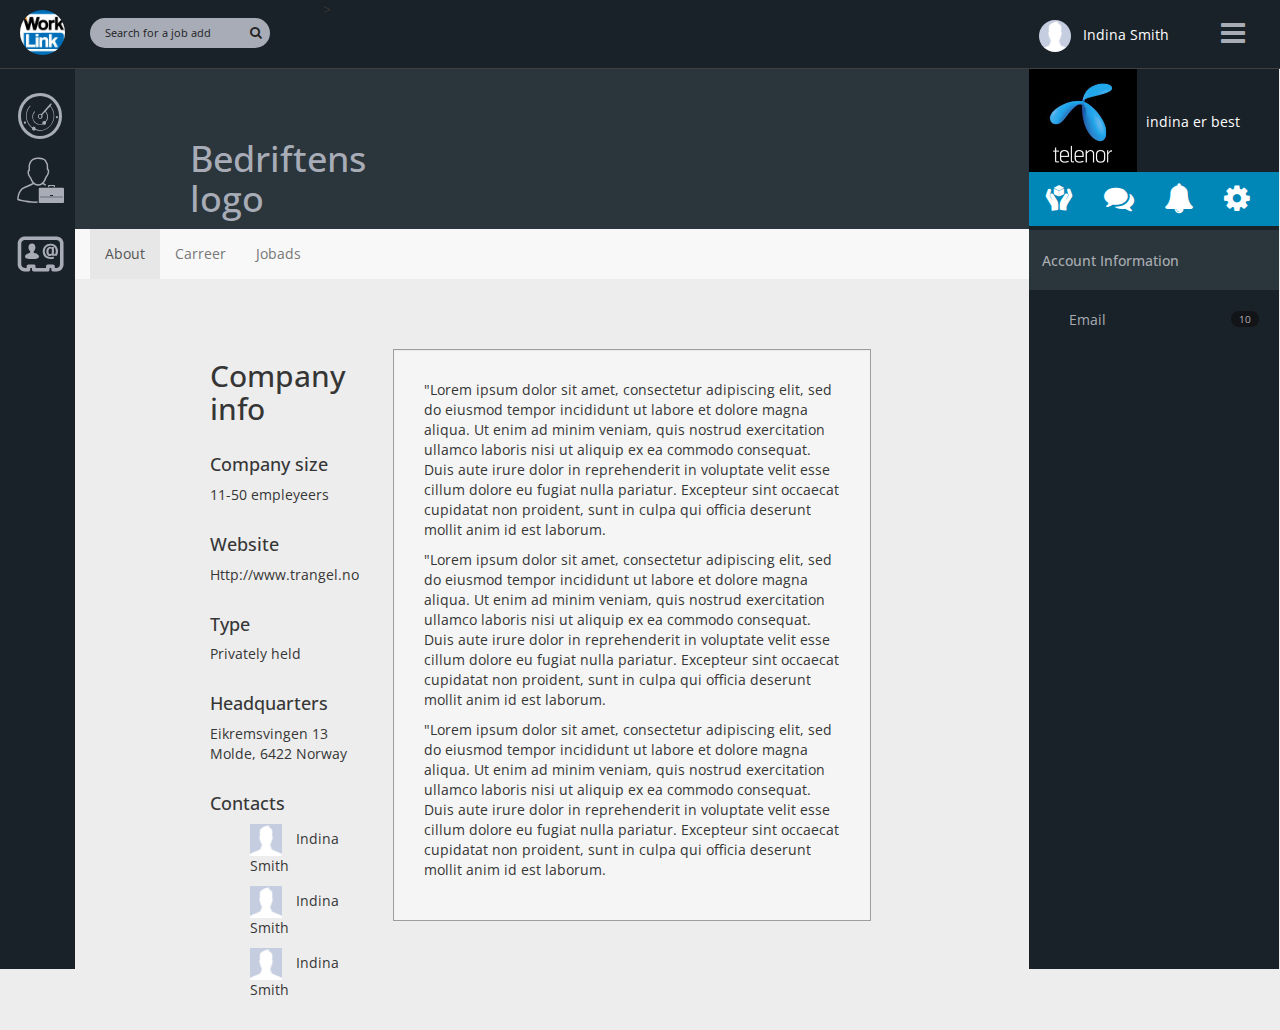
==== src/wl-indisstyle/wl-indisstyle/index.html @ 00290f76 "dgs" ====
﻿<!DOCTYPE html>
<html xmlns="http://www.w3.org/1999/xhtml">
<head>    

   
 
    <link href="Content/bootstrap.css" rel="stylesheet" />
    <link href="Content/font-awesome.css" rel="stylesheet" />
    <link href="style/bootstrap2-toggle.css" rel="stylesheet" />
    <link href="icons/font-worklink.css" rel="stylesheet" />

    <link href="style/mtree.css" rel="stylesheet" />
    <link href="dash.css" rel="stylesheet" />

    <title></title>
</head>
<body ng-app="app" ng-controller="totalController as vm">





    <nav class="navbar navbar-default" style=" margin-bottom: 0px; background-color: #1a2229; border-bottom: solid #3F3F3F;  border-width: 1px;">
        <div class="container-fluid">
            <!-- Brand and toggle get grouped for better mobile display -->
            <div class="navbar-header">
                <button type="button" class="navbar-toggle collapsed" data-toggle="collapse" data-target="#bs-example-navbar-collapse-1">
                    <span class="sr-only">Toggle navigation</span>
                    <span class="icon-bar"></span>
                    <span class="icon-bar"></span>
                    <span class="icon-bar"></span>
                </button>
                <img class="img-circle" src="Image/logo-wl.png" style="
    width: 45px;
    float: left;margin: 10px;
margin-left: 5px;
" />
            </div>

            <!-- Collect the nav links, forms, and other content for toggling -->
            <div class="collapse navbar-collapse" id="bs-example-navbar-collapse-1">
                <ul class="nav navbar-nav">
                    <li>
                        <form class="navbar-form navbar-left" role="search">



                            <div class="hidden-xs hidden-sm">
                                <input type="text" class="search" placeholder="Search for a job add">
                                <button type="submit" class="btn btn-sm btn-search">
                                    <i class="fa fa-search"></i>
                                </button>
                            </div>
                        </form>>
                    </li>

                </ul>

                <ul class="nav navbar-nav navbar-right">
                    <li>




                        <img src="Image/profileimage.jpg" alt="" class="img-circle " style="display: table-cell;
vertical-align: middle;
max-width: 32px;
height: 32px;float:right;margin-top: 20px;margin-right: 130px;" />




                        <span style="float:right;margin-top: 25px;
margin-right: -130px;color:#fff">Indina Smith</span>
                    </li>
                    <li><i class="fa fa-bars fa-2x" style="float:right; color:#a8acb7;padding:20px;"></i></li>


                </ul>
            </div><!-- /.navbar-collapse -->
        </div><!-- /.container-fluid -->
    </nav>












    <div id="wrapper2" class="">
        <!-- Sidebar -->
        <div id="sidebar-wrapper2">

            <img src="Image/telenor_400_400_black.jpg" style="
    width: 108px;
" />


            <span style="color:#fff;margin-left:5px">indina er best</span>



            <div class="user-info-block" style="position: relative;
top: -15px;">
                <div class="user-heading name-dash" style="

">



                </div>
                <ul class="navigation">
                    <li class="active">
                        <a data-toggle="tab" href="#information">
                            <i class="icon-sidenav icon-product user-dash-icon"></i>
                        </a>

                    </li>
                    <li>
                        <a data-toggle="tab" href="#settings">
                            <i class=" fa fa-comments fa-2x user-dash-icon"></i>
                        </a>

                    </li>
                    <li>
                        <a data-toggle="tab" href="#email">
                            <i class=" fa fa-bell user-dash-icon"></i>
                        </a>

                    </li>
                    <li>
                        <a data-toggle="tab" href="#events">
                            <i class=" fa fa-cog user-dash-icon"></i>
                        </a>

                    </li>
                </ul>
                <div class="user-body tab-header" style="
    margin-bottom: 20px;
">
                    <div class="tab-content ">
                        <div id="information" class="tab-pane active ">
                            <h5 class="gray">Account Information</h5>






                        </div>
                        <div id="#settings" class="tab-pane">
                            <h4>Settings</h4>

                        </div>
                        <div id="email" class="tab-pane">
                            <h4>Send Message</h4>

                        </div>
                        <div id="events" class="tab-pane">
                            <h4>Events</h4>

                        </div>
                    </div>

                </div><ul>
                    <li>
                        <div>
                            <span class="badge pull-right">10</span>

                            <span class="gray">Email</span>
                        </div>
                    </li>
                </ul>
            </div>




            <!-- /#sidebar-wrapper -->
        </div>


    </div>


    <div id="wrapper" class="">
        <!-- Sidebar -->
        <div id="sidebar-wrapper">
            <ul class="sidebar-nav" style="margin-top:10px;">
                <li class="sidebar-brand">
                    <a href="#">
                        <i class="wl-menu icon-overview2"></i>
                    </a>

                </li>
                <li>
                    <a href="#">
                        <i class=" wl-menu icon-jobads2"></i>
                    </a>

                </li>

                <li>
                    <a href="#">
                        <i class="wl-menu icon-contacts2"></i>
                    </a>

                </li>

            </ul>
        </div>
        <!-- /#sidebar-wrapper -->
        <!-- Page Content -->
        <!-- /#page-content-wrapper -->
    </div>

    <div id="sidebar-wrapper3" class="hide" style="background: #D4D4D4;">
        <form class="form-horizontal" style="
    padding: 30px;
">
            <fieldset>

                <!-- Form Name -->
                <legend>Søk</legend>

                <!-- Multiple Radios -->
                <div class="form-group">

                    <div class="col-md-4">
                        <div class="radio">
                            <label for="radios-0">
                                <input type="radio" name="radios" id="radios-0" value="1" checked="checked">
                                Allestillinger
                            </label>
                        </div>
                        <div class="radio">
                            <label for="radios-1">
                                <input type="radio" name="radios" id="radios-1" value="2">
                                Lederstillinger
                            </label>
                        </div>
                        <div class="radio">
                            <label for="radios-2">
                                <input type="radio" name="radios" id="radios-2" value="3">
                                Deltidsstillinger
                            </label>
                        </div>
                    </div>
                </div>

                <!-- Password input-->
                <div class="form-group">

                    <div class="col-md-4">
                        <input id="passwordinput" name="passwordinput" type="password" placeholder="Ord i annonsen" style="
    width: 230PX;
" class="form-control input-md">

                    </div>
                </div>




























            </fieldset>
        </form>


        <ul class="mtree bubba" style="opacity:1;">


            <li class="search">
                <a href="#">Område</a>

                <ul>
                    <li>
                        <div class="radio">
                            <label for="radios-0">
                                <input type="radio" name="radios" id="radios-0" value="1" checked="checked">
                                Allestillinger
                            </label>
                        </div>

                    </li>
                    <li>
                        <div class="radio">
                            <label for="radios-0">
                                <input type="radio" name="radios" id="radios-0" value="1" checked="checked">
                                Allestillinger
                            </label>
                        </div>
                    </li>
                    <li>
                        <div class="radio">
                            <label for="radios-0">
                                <input type="radio" name="radios" id="radios-0" value="1" checked="checked">
                                Allestillinger
                            </label>
                        </div>
                    </li>

                </ul>

            </li>
            <li>
                <a href="#">Stilling</a>

                <ul>
                    <li>
                        <div class="radio">
                            <label for="radios-0">
                                <input type="radio" name="radios" id="radios-0" value="1" checked="checked">
                                Allestillinger
                            </label>
                        </div>

                    </li>
                    <li>
                        <div class="radio">
                            <label for="radios-0">
                                <input type="radio" name="radios" id="radios-0" value="1" checked="checked">
                                Allestillinger
                            </label>
                        </div>
                    </li>
                    <li>
                        <div class="radio">
                            <label for="radios-0">
                                <input type="radio" name="radios" id="radios-0" value="1" checked="checked">
                                Allestillinger
                            </label>
                        </div>
                    </li>

                </ul>


            <li>
                <a href="#">Bransje</a>

                <ul>
                    <li>
                        <div class="radio">
                            <label for="radios-0">
                                <input type="radio" name="radios" id="radios-0" value="1" checked="checked">
                                Allestillinger
                            </label>
                        </div>

                    </li>
                    <li>
                        <div class="radio">
                            <label for="radios-0">
                                <input type="radio" name="radios" id="radios-0" value="1" checked="checked">
                                Allestillinger
                            </label>
                        </div>
                    </li>
                    <li>
                        <div class="radio">
                            <label for="radios-0">
                                <input type="radio" name="radios" id="radios-0" value="1" checked="checked">
                                Allestillinger
                            </label>
                        </div>
                    </li>

                </ul>

            </li>
            <li>
                <a href="#">Ansettelsesform</a><ul>
                    <li>
                        <a href="#">Analyse</a>

                    </li>
                    <li><a href="#">Sarkitektur og planlegging</a></li>
                    <li><a href="#">Arkivar og bibliotekar (0)</a></li>
                    <li><a href="#">Brannvern (0)</a></li>
                    <li><a href="#">Sarkitektur og planlegging</a></li>
                </ul>
            </li>
            <li>
                <a href="#">Heltid/deltid</a><ul>
                    <li>
                        <a href="#">Analyse</a>

                    </li>
                    <li><a href="#">Sarkitektur og planlegging</a></li>
                    <li><a href="#">Arkivar og bibliotekar (0)</a></li>
                    <li><a href="#">Brannvern (0)</a></li>
                    <li><a href="#">Sarkitektur og planlegging</a></li>
                </ul>
            </li>
            <li>
                <a href="#">Sektor</a>
                <ul>
                    <li>
                        <div class="radio">
                            <label for="radios-0">
                                <input type="radio" name="radios" id="radios-0" value="1" checked="checked">
                                Allestillinger
                            </label>
                        </div>

                    </li>
                    <li>
                        <div class="radio">
                            <label for="radios-0">
                                <input type="radio" name="radios" id="radios-0" value="1" checked="checked">
                                Allestillinger
                            </label>
                        </div>
                    </li>
                    <li>
                        <div class="radio">
                            <label for="radios-0">
                                <input type="radio" name="radios" id="radios-0" value="1" checked="checked">
                                Allestillinger
                            </label>
                        </div>
                    </li>

                </ul>

            </li>

            <li><a href="#">Lederkategori</a></li>
            <li><a href="#">Søknadsfrist</a></li>
            <li><a href="#">Publisert</a></li>
        </ul>















    </div>



    <div id="page-content-wrapper">
        <!--class="avdeling-wrapper "-->


        <div class="container-fluid">
            <div class="row banner">



                <div class="col-lg-4">

                    <h1 style="margin-left:100px;margin-top:70px;">Bedriftens logo</h1>

                </div>




                <!--<div class="col-lg-8" style="
                    padding: 40px;
                ">

                                    <h2 style="margin-bottom:30px">Title on vacancy</h2>


                                    <button type="button" class="btn btn-spotify btn-primary" style="
                    border-radius: 30px;
                ">
                                        View
                                    </button>
                                    <button type="button" class="btn btn-spotify btn-outline " style="
                    border-radius: 30px;
                ">
                                        Edit
                                    </button>


                                    <button type="button" class="btn btn-spotify btn-outline btn-round" style="
                    border-radius: 30px;
                ">
                                        <i class="fa fa-ellipsis-h"></i>
                                    </button>
                                    <div style="float:right;position: relative;
                ">

                                        <ul class="navigation-user">
                                            <li><a href="../navbar-fixed-top/"><img class="user-img img-circle" src="Image/profileimage.jpg" alt="" /></a></li>
                                            <li><a href="../navbar-fixed-top/"><img class="user-img img-circle" src="Image/profileimage.jpg" alt="" /></a></li>
                                            <li><a href="../navbar-fixed-top/"><img class="user-img img-circle" src="Image/profileimage.jpg" alt="" /></a></li>
                                        </ul>
                                    </div>
                                </div>-->
                <!--<a href="#menu-toggle" class="btn btn-default" id="menu-toggle">Toggle Menu</a>-->


            </div>





            <div class="row">
                <!-- Static navbar -->
                <nav class="navbar navbar-default">

                    <div class="navbar-header">
                        <button type="button" class="navbar-toggle collapsed" data-toggle="collapse" data-target="#navbar" aria-expanded="false" aria-controls="navbar">
                            <span class="sr-only">Toggle navigation</span>
                            <span class="icon-bar"></span>
                            <span class="icon-bar"></span>
                            <span class="icon-bar"></span>
                        </button>

                    </div>
                    <div id="navbar" class="navbar-collapse collapse">
                        <ul class="nav navbar-nav">


                            <li class="active"><a href="#">About</a></li>
                            <li><a href="#">Carreer</a></li>

                            <li><a href="#">Jobads</a></li>


                        </ul>
                        <!--<ul class="nav navbar-nav navbar-right">
                            <li class="active"><a href="./">About the company<span class="sr-only">(current)</span></a></li>

                        </ul>-->
                    </div><!--/.nav-collapse -->
                    <!--/.container-fluid -->
                </nav>


            </div>


            <div class="row" style="margin-top:40px;">

                <div class="col-lg-1"></div>
                <div class="col-lg-3">


                    <ul class="company-info">
                        <li><h2>Company info</h2></li>
                        <li>


                            <h4>Company size</h4>


                            11-50 empleyeers
                        </li>

                        <li>
                            <h4>Website</h4>
                            Http://www.trangel.no
                        </li>
                        <li>
                            <h4>Type</h4>


                            Privately held
                        <li>
                            <h4>Headquarters</h4>
                            Eikremsvingen 13 <br /> Molde, 6422 Norway

                        </li>
                        <li>
                            <h4>Contacts</h4>
                            <ul>
                                <li style="margin-bottom:10px">
                                    <img style="max-width: 32px;
height: 32px;;margin-top: 0px;margin-right: 10px;" src="Image/profileimage.jpg" />
                                    <span>Indina Smith</span>
                                </li>


                                <li style="margin-bottom:10px">
                                    <img style="max-width: 32px;
height: 32px;;margin-top: 0px;margin-right: 10px;" src="Image/profileimage.jpg" />
                                    <span>Indina Smith</span>
                                </li>


                                <li>
                                    <img style="max-width: 32px;
height: 32px;;margin-top: 0px;margin-right: 10px;" src="Image/profileimage.jpg" />
                                    <span>Indina Smith</span>
                                </li>
                            </ul>


                        </li>
                    </ul>







                </div>
                <div class="col-lg-6 ">




                    <div class="row well" style="padding:30px;margin-top:10px;">
                        <p>"Lorem ipsum dolor sit amet, consectetur adipiscing elit, sed do eiusmod tempor incididunt ut labore et dolore magna aliqua. Ut enim ad minim veniam, quis nostrud exercitation ullamco laboris nisi ut aliquip ex ea commodo consequat. Duis aute irure dolor in reprehenderit in voluptate velit esse cillum dolore eu fugiat nulla pariatur. Excepteur sint occaecat cupidatat non proident, sunt in culpa qui officia deserunt mollit anim id est laborum.</p>

                        <p>"Lorem ipsum dolor sit amet, consectetur adipiscing elit, sed do eiusmod tempor incididunt ut labore et dolore magna aliqua. Ut enim ad minim veniam, quis nostrud exercitation ullamco laboris nisi ut aliquip ex ea commodo consequat. Duis aute irure dolor in reprehenderit in voluptate velit esse cillum dolore eu fugiat nulla pariatur. Excepteur sint occaecat cupidatat non proident, sunt in culpa qui officia deserunt mollit anim id est laborum.</p>

                        <p>"Lorem ipsum dolor sit amet, consectetur adipiscing elit, sed do eiusmod tempor incididunt ut labore et dolore magna aliqua. Ut enim ad minim veniam, quis nostrud exercitation ullamco laboris nisi ut aliquip ex ea commodo consequat. Duis aute irure dolor in reprehenderit in voluptate velit esse cillum dolore eu fugiat nulla pariatur. Excepteur sint occaecat cupidatat non proident, sunt in culpa qui officia deserunt mollit anim id est laborum.</p>


                    </div>

                </div>

                <div class="col-lg-2"></div>

            </div>

        </div>



        <div class="row wrapper border-bottom white-bg page-heading hide" style="margin-bottom:60px;">
            <div class="col-lg-8">
                <h2>My jobads</h2>
                <ol class="breadcrumb">
                    <li>
                        <a href="index.html">Home</a>
                    </li>
                    <li>
                        I en avdeling
                    </li>
                    <li class="active">
                        <strong>Avdeling</strong>
                    </li>
                </ol>
            </div>
            <div class="col-lg-4">
                <div class="title-action">

                    <a href="#" class="btn btn-white">

                        <i class="fa fa-list fa-2x"></i>
                    </a>
                    <a href="invoice_print.html" target="_blank" class="btn btn-primary">
                        <i class="fa fa-building"></i>
                        New jobads
                    </a>
                </div>
            </div>












        </div>



        <div class="row hide">
            <div class="col-lg-2">



            </div>

            <div class="col-lg-8">
                <div class="row well">
                    <div class="col-lg-2">

                        <img src="Image/telenor_400_400_black.jpg" alt="" class="img-responsive" style="
    width: 100px;
" />
                    </div>
                    <div class="col-lg-5">


                        <h3>Programmerer</h3>
                        <h4>Maritech</h4>


                        <div style="
   position: absolute;
top: 70px;
left: 340px;
">
                            <i class="fa  fa-2x fa-user"></i>

                            <i class="fa fa-margin fa-2x fa-pencil-square"></i>

                            <i class="fa fa-2x fa-ellipsis-h"></i>
                        </div>



                    </div>

                    <div style="background-color:black;">
                        <div class="col-lg-3" style="background-color:#1a2229;color:#fff;height: 100px;">
                            <div class="col-lg-4 center">
                                <h2>22</h2>
                                <p>Applie</p>

                            </div>
                            <div class="col-lg-4 center">
                                <h2>123</h2>
                                <p>Search</p>
                            </div>
                            <div class="col-lg-4 center">
                                <h2>1</h2>
                                <p>Views</p>
                            </div>
                        </div>
                        <div class="col-lg-2 center" style="background-color:#0086b7;color:#fff;height: 100px;">
                            <h2>23</h2>
                            <p>dager igjen</p>



                        </div>
                    </div>
                </div>

                </br>
                <div class="row well">
                    <div class="col-lg-2">

                        <img src="Image/telenor_400_400_black.jpg" alt="" class="img-responsive" style="
    width: 100px;
" />
                    </div>
                    <div class="col-lg-5">


                        <h3>Programmerer</h3>
                        <h4>Maritech</h4>


                        <div style="
   position: absolute;
top: 70px;
left: 340px;
">
                            <i class="fa  fa-2x fa-user"></i>

                            <i class="fa fa-margin fa-2x fa-pencil-square"></i>

                            <i class="fa fa-2x fa-ellipsis-h"></i>
                        </div>



                    </div>

                    <div style="background-color:black;">
                        <div class="col-lg-3" style="background-color:#1a2229;color:#fff;height: 100px;">
                            <div class="col-lg-4 center">
                                <h2>22</h2>
                                <p>Applie</p>

                            </div>
                            <div class="col-lg-4 center">
                                <h2>123</h2>
                                <p>Search</p>
                            </div>
                            <div class="col-lg-4 center">
                                <h2>1</h2>
                                <p>Views</p>
                            </div>
                        </div>
                        <div class="col-lg-2 center" style="background-color:#0086b7;color:#fff;height: 100px;">
                            <h2>23</h2>
                            <p>dager igjen</p>



                        </div>
                    </div>
                </div>
            </div>
        </div>




        <div class="row hide">
            <div class="col-md-2">

            </div>






            <div class="col-md-8 well" style="margin-top:60px;">





                <div class="col-md-8">

                    <div class="col-md-2">


                        <img class="img-circle" src="Image/profileimage.jpg" alt="" style="width:100%;max-height:75px;max-width:75px;margin-top:20px;" />


                    </div>

                    <div class="col-md-10">
                        <h3>Indina smith</h3>
                        <span>Programmerer | </span>
                        <span>Oslo, Nordsrand</span>




                        <h4>Title på søknad fdhi ohfbjks dsijion</h4>
                        <div style="margin-bottom:15px;margin-top:10px">
                            <span class="label tag label-info">Info</span><span class="label tag label-info">Info</span><span class="label tag label-info">Info</span><span class=" tag label label-info">Info</span>
                            <span class="label tag label-info">Info</span><span class="label tag label-info">Info</span><span class="label tag label-info">Info</span><span class=" tag label label-info">Info</span>

                        </div>


                        <div style="
   position: absolute;
top: 120px;
left: 470px;
">
                            <i class="fa fa-user fa-margin-r"></i>
                            <i class="fa fa-margin-r fa-comment"></i>

                            <i class="fa fa-margin-r  fa-pencil-square"></i>

                            <i class="fa  fa-margin-r fa-ellipsis-h"></i>
                        </div>
                    </div>


                </div>
                <div class="col-md-4" style="
    background: #1587B1;
    color: #fff;height: 150px;
">
                    <table style="font-size: 12px; margin:20px 15px">
                        <tbody>
                            <tr>
                                <td style="padding-right:20px;">Telefon:</td>
                                <td><strong class="ng-binding">94 13 8558</strong></td>
                            </tr>
                            <tr>
                                <td>Mail:</td>
                                <td>

                                    <strong class="">Indina@hotmail.no</strong>
                                </td>
                            </tr>
                            <tr>
                                <td>Status:</td>
                                <td><strong class="ng-binding">Aktuell</strong></td>
                            </tr>

                        </tbody>
                    </table>


                    <div style="float:right;">
                        <i class="fa fa-star fa-margin-r"></i><i class="fa fa-star fa-margin-r"></i><i class="fa fa-star fa-margin-r"></i><i class="fa fa-star fa-margin-r"></i><i class="fa fa-star fa-margin-r"></i>
                    </div>
                </div>


            </div>
















            <div class="col-md-1">

            </div>
        </div>






    </div>



    <!--<form class="form-horizontal">
        <fieldset>


            <legend>Vacencay</legend>


            <div class="form-group">
                <label class="col-md-4 control-label" for="Title">Title</label>
                <div class="col-md-4">
                    <input id="Title" name="Title" type="text" placeholder="Title of vacencey" class="form-control input-md" required="">

                </div>
            </div>


            <div class="form-group">
                <label class="col-md-4 control-label" for="Type of job">Type of job</label>
                <div class="col-md-4">
                    <select id="Type of job" name="Type of job" class="form-control">
                        <option value="1">Fast</option>
                        <option value="2">Sessong</option>
                    </select>
                </div>
            </div>


            <div class="form-group">
                <label class="col-md-4 control-label" for="bransje">Bransje</label>
                <div class="col-md-4">
                    <select id="bransje" name="bransje" class="form-control">
                        <option value="1">Option one</option>
                        <option value="2">Option two</option>
                    </select>
                </div>
            </div>

        </fieldset>
    </form>-->
    </div>










    <script src="Scripts/jquery-2.1.3.js"></script>

    <script src="Scripts/mtree.js"></script>

    <script src="Scripts/bootstrap2-toggle.js"></script>
    <script src="Scripts/angular.min.js"></script>
    <script>

        angular.module('app', []).controller('totalController', function ($scope) {
            var vm = this;




        });

    </script>



</body>

</html>
---- src/wl-indisstyle/wl-indisstyle/style/bootstrap2-toggle.css ----
/*! ========================================================================
 * Bootstrap Toggle: bootstrap2-toggle.css v2.2.0
 * http://www.bootstraptoggle.com
 * ========================================================================
 * Copyright 2014 Min Hur, The New York Times Company
 * Licensed under MIT
 * ======================================================================== */


label.checkbox .toggle,
label.checkbox.inline .toggle {
	margin-left: -20px;
	margin-right: 5px;
}
.toggle {
	min-width: 40px;
	height: 20px;
	position: relative;
	overflow: hidden;
}
.toggle input[type="checkbox"] {
	display: none;
}
.toggle-group {
	position: absolute;
	width: 200%;
	top: 0;
	bottom: 0;
	left: 0;
	transition: left 0.35s;
	-webkit-transition: left 0.35s;
	-moz-user-select: none;
	-webkit-user-select: none;
}
.toggle.off .toggle-group {
	left: -100%;
}
.toggle-on {
	position: absolute;
	top: 0;
	bottom: 0;
	left: 0;
	right: 50%;
	margin: 0;
	border: 0;
	border-radius: 0;
}
.toggle-off {
	position: absolute;
	top: 0;
	bottom: 0;
	left: 50%;
	right: 0;
	margin: 0;
	border: 0;
	border-radius: 0;
}
.toggle-handle {
	position: relative;
	margin: 0 auto;
	padding-top: 0px;
	padding-bottom: 0px;
	height: 100%;
	width: 0px;
	border-width: 0 1px;
}
.toggle-handle.btn-mini {
	top: -1px;
}
.toggle.btn { min-width: 30px; }
.toggle-on.btn { padding-right: 24px; }
.toggle-off.btn { padding-left: 24px; }

.toggle.btn-large { min-width: 40px; }
.toggle-on.btn-large { padding-right: 35px; }
.toggle-off.btn-large { padding-left: 35px; }

.toggle.btn-small { min-width: 25px; }
.toggle-on.btn-small { padding-right: 20px; }
.toggle-off.btn-small { padding-left: 20px; }

.toggle.btn-mini { min-width: 20px; }
.toggle-on.btn-mini { padding-right: 12px; }
.toggle-off.btn-mini { padding-left: 12px; }
---- src/wl-indisstyle/wl-indisstyle/icons/font-worklink.css ----
﻿@font-face {
	font-family: 'icomoon';
	src:url('fonts/icomoon.eot?pnjjrq');
	src:url('fonts/icomoon.eot?#iefixpnjjrq') format('embedded-opentype'),
		url('fonts/icomoon.woff?pnjjrq') format('woff'),
		url('fonts/icomoon.ttf?pnjjrq') format('truetype'),
		url('fonts/icomoon.svg?pnjjrq#icomoon') format('svg');
	font-weight: normal;
	font-style: normal;
}

[class^="icon-"], [class*=" icon-"] {
	font-family: 'icomoon';
	speak: none;
	font-style: normal;
	font-weight: normal;
	font-variant: normal;
	text-transform: none;
	

	/* Better Font Rendering =========== */
	-webkit-font-smoothing: antialiased;
	-moz-osx-font-smoothing: grayscale;
}

.navigation a:hover {

    text-decoration: none;
}



.icon-product3:before {
	content: "\e600";
}

.icon-product-o:before {
	content: "\e606";
}

.icon-product:before {
	content: "\e601";
}

.icon-fa-order:before {
	content: "\e602";
}

.icon-order-o:before {
	content: "\e603";
}

.icon-shoppingchart-o:before {
	content: "\e604";
}

.icon-intervju:before {
	content: "\e605";
}

.icon-audit:before {
	content: "\e60d";
}

.icon-candidatsearch:before {
	content: "\e607";
}

.icon-candidates:before {
	content: "\e608";
}

.icon-communications:before {
	content: "\e609";
}

.icon-fa-contacts:before {
	content: "\e60a";
}

.icon-fa-employer:before {
	content: "\e60b";
}

.icon-employer2:before {
	content: "\e60c";
}

.icon-fa-feedback:before {
	content: "\e60e";
}

.icon-history:before {
	content: "\e60f";
}

.icon-inbox:before {
	content: "\e614";
}

.icon-incident:before {
	content: "\e610";
}

.icon-intervju-o:before {
	content: "\e611";
}

.icon-jobads:before {
	content: "\e612";
}

.icon-order:before {
	content: "\e613";
}

.icon-fa-overview:before {
	content: "\e615";
}

.icon-fa-box:before {
	content: "\e616";
}

.icon-fa-profile:before {
	content: "\e61b";
}

.icon-fa-roles:before {
	content: "\e617";
}

.icon-roles_tykk:before {
	content: "\e618";
}

.icon-fa-basket:before {
	content: "\e619";
}

.icon-feedback:before {
	content: "\e61a";
}

.icon-contacts2:before {
	content: "\e622";
}

.icon-employer22:before {
	content: "\e61c";
}

.icon-audit2:before {
	content: "\e61d";
}

.icon-candidates2:before {
	content: "\e61e";
}

.icon-communications2:before {
	content: "\e61f";
}

.icon-hiistory2:before {
	content: "\e620";
}

.icon-inbox2:before {
	content: "\e621";
}

.icon-incident2:before {
	content: "\e629";
}

.icon-jobads2:before {
	content: "\e623";
}

.icon-order2:before {
	content: "\e624";
}

.icon-overview2:before {
	content: "\e625";
}

.icon-product32:before {
	content: "\e626";
}

.icon-profile2:before {
	content: "\e627";
}

.icon-roles_tykk2:before {
	content: "\e628";
}

.icon-shoppingchart3:before {
	content: "\e62b";
}

.icon-search:before {
	content: "\e62a";
}
---- src/wl-indisstyle/wl-indisstyle/style/mtree.css ----
﻿ul.mtree {
  opacity: 0;
  margin-left: 0;
  padding: 1.2em;
}
ul.mtree ul {
  margin-left: 1em;
}
ul.mtree li {
  list-style: none;
}
ul.mtree a {
  display: block;
}
ul.mtree li.mtree-node > a {
  font-weight: bold;
}
ul.mtree a {
  -webkit-transition: all 300ms ease-out;
  -moz-transition: all 300ms ease-out;
  -ms-transition: all 300ms ease-out;
  -o-transition: all 300ms ease-out;
  transition: all 300ms ease-out;
}
ul.mtree.bubba ul {
  margin-left: 0;
}
ul.mtree.bubba ul li {
  font-size: .9em;
}
ul.mtree.bubba li.mtree-node > a:after {
  content: '›';
  margin-left: .5em;
  font-weight: normal;
}
ul.mtree.bubba li.mtree-node > a {
  font-weight: bold;
  text-transform: upperCase;
}
ul.mtree.bubba > li {
  border-bottom: 1px solid #DDD;
}
ul.mtree.bubba > li:last-child {
  border-bottom: none;
}
ul.mtree.bubba li:last-child > a {
  border: none;
}
ul.mtree.bubba > li.mtree-open > a {
  background: #DDD;
}
ul.mtree.bubba li > a:hover {
  background: #DDD;
}
ul.mtree.bubba li.mtree-active > a {
  background: #FFC000;
  color: #FFF;
}
ul.mtree.bubba a {
  padding: 7px 0px 7px 1em;
}
ul.mtree.bubba li li > a {
  padding-left: 2em;
}
ul.mtree.bubba li li li > a {
  padding-left: 3em;
}
ul.mtree.bubba li li li li > a {
  padding-left: 4em;
}
ul.mtree.bubba li li li li li > a {
  padding-left: 5em;
}
ul.mtree.skinny li {
  font-size: .9em;
}
ul.mtree.skinny a {
  padding: 0px 18px;
  color: #555;
}
ul.mtree.skinny a:hover {
  text-decoration: underline;
}
ul.mtree.skinny li.mtree-node:before {
  float: left;
  margin-left: .5em;
  zoom: .8;
  margin-top: .1em;
  color: #777;
}
ul.mtree.skinny li.mtree-open:before {
  content: '-';
}
ul.mtree.skinny li.mtree-closed:before {
  content: '+';
}
ul.mtree.skinny ul > li:first-child {
  margin-top: .1em;
}
ul.mtree.skinny ul > li:last-child {
  margin-bottom: .3em;
}
ul.mtree.skinny ul a {
  color: #666;
}
ul.mtree.transit {
  background: #111;
}
ul.mtree.transit ul {
  margin-left: 0;
}
ul.mtree.transit ul > li {
  font-size: .9em;
}
ul.mtree.transit li.mtree-node {
  position: relative;
}
ul.mtree.transit li.mtree-node > a:before {
  color: #CCC;
  font-weight: normal;
  position: absolute;
  right: 20px;
}
ul.mtree.transit li.mtree-open > a:before {
  content: '-';
}
ul.mtree.transit li.mtree-closed > a:before {
  content: '+';
}
ul.mtree.transit ul > li:first-child {
  margin-top: 1px;
}
ul.mtree.transit li.mtree-open > a {
  background: #222;
}
ul.mtree.transit li > a:hover,
ul.mtree.transit li.mtree-active > a {
  background: #333;
  color: #FFF;
}
ul.mtree.transit li.mtree-node > ul > li:last-child {
  margin-bottom: .5em;
  padding-bottom: .5em;
  border-bottom: 1px solid #333;
}
ul.mtree.transit li.mtree-node:last-child > ul > li:last-child {
  margin-bottom: 0;
  padding-bottom: 0;
  border-bottom: none;
}
ul.mtree.transit a {
  padding: 5px 0px 5px 0.8em;
  color: #CCC;
}
ul.mtree.transit li li > a {
  padding-left: 1.6em;
}
ul.mtree.transit li li li > a {
  padding-left: 2.4em;
}
ul.mtree.transit li li li li > a {
  padding-left: 3.2em;
}
ul.mtree.transit li li li li li > a {
  padding-left: 4em;
}
ul.mtree.jet ul {
  margin-left: 0;
}
ul.mtree.jet li {
  margin-bottom: 1px;
}
ul.mtree.jet li:last-child {
  margin-bottom: 0px;
}
ul.mtree.jet li:first-child {
  margin-top: 1px;
}
ul.mtree.jet li.mtree-active a {
  background: #E3E3E3;
}
ul.mtree.jet li.mtree-active li:last-child > a {
  border-radius: 0px 0px 3px 3px;
}
ul.mtree.jet li.mtree-active > a {
  background: #008cba;
  color: #FFF;
  border-radius: 3px 3px 0px 0px;
}
ul.mtree.jet li > a:hover {
  background: #FFC000;
  color: #FFF;
}
ul.mtree.jet a {
  padding: 5px 0px 5px 1em;
}
ul.mtree.jet li li > a {
  padding-left: 2em;
}
ul.mtree.jet li li li > a {
  padding-left: 3em;
}
ul.mtree.jet li li li li > a {
  padding-left: 4em;
}
ul.mtree.jet li li li li li > a {
  padding-left: 5em;
}
ul.mtree.nix {
  background: none;
}
ul.mtree.nix a {
  display: inline;
}
ul.mtree.nix ul {
  margin-left: 1em;
}
ul.mtree.nix ul > li {
  list-style-position: inside;
}
ul.mtree.nix li {
  list-style: disc;
}
/*# sourceMappingURL=mtree.css.map */
---- src/wl-indisstyle/wl-indisstyle/dash.css ----
﻿@import url(http://fonts.googleapis.com/css?family=Open+Sans:400,600,700,800);
/*!
 * Start Bootstrap - Simple Sidebar HTML Template (http://startbootstrap.com)
 * Code licensed under the Apache License v2.0.
 * For details, see http://www.apache.org/licenses/LICENSE-2.0.
 */
body {
  background-color: #d9e0e7;
}
.li-wrap3 {
  border: 0;
  border-bottom: 2px solid black;
  cursor: pointer;
  height: 52px;
  line-height: 50px;
  margin-top: 0;
  padding: 0;
  background-clip: padding-box;
  transition: background .1s ease;
  padding-left: 10px;
  color: #9ea0a1;
}
.sidebar-nav3 {
  width: 100%;
  padding: 10px;
}
#sidebar-wrapper3 {
  z-index: 1000;
  position: fixed;
  left: 320px;
  width: 300px;
  height: 100%;
  margin-left: -250px;
  overflow-y: auto;
  background: #14191E;
  -webkit-transition: all 0.5s ease;
  -moz-transition: all 0.5s ease;
  -o-transition: all 0.5s ease;
  transition: all 0.5s ease;
}
#wrapper3 {
  padding-left: 0;
  -webkit-transition: all 0.5s ease;
  -moz-transition: all 0.5s ease;
  -o-transition: all 0.5s ease;
  transition: all 0.5s ease;
}
#sidebar-wrapper2 {
  z-index: 1000;
  position: fixed;
  right: 1px;
  height: 100%;
  margin-left: -250px;
  overflow-y: auto;
  background: #1a2229;
  -webkit-transition: all 0.5s ease;
  -moz-transition: all 0.5s ease;
  -o-transition: all 0.5s ease;
  transition: all 0.5s ease;
}
#wrapper2 {
  padding-left: 0;
  -webkit-transition: all 0.5s ease;
  -moz-transition: all 0.5s ease;
  -o-transition: all 0.5s ease;
  transition: all 0.5s ease;
}
#wrapper2.toggled {
  padding-right: 300px;
}
#wrapper2.toggled #sidebar-wrapper {
  width: 75px;
}
#page-content-wrapper2 {
  position: absolute;
}
#wrapper2.toggled #page-content-wrapper2 {
  position: absolute;
  margin-right: -75px;
}
/* Sidebar Styles */
.sidebar-nav {
  position: absolute;
  top: 0;
  margin: 0;
  padding: 0;
  list-style: none;
}
.sidebar-nav li {
  text-indent: 15px;
  line-height: 40px;
}
.sidebar-nav li a {
  display: block;
  text-decoration: none;
  color: #b3b1a3;
}
.sidebar-nav li a:hover {
  text-decoration: none;
  color: #fff;
  background: rgba(255, 255, 255, 0.2);
}
.sidebar-nav li a:active,
.sidebar-nav li a:focus {
  text-decoration: none;
}
.sidebar-nav > .sidebar-brand {
  height: 65px;
  font-size: 18px;
  line-height: 60px;
}
.sidebar-nav > .sidebar-brand a {
  color: #b3b1a3;
}
.sidebar-nav > .sidebar-brand a:hover {
  color: #fff;
  background: none;
}
@media (min-width: 768px) {
  #wrapper2 {
    padding-left: 250px;
  }
  #wrapper2.toggled {
    padding-left: 0;
  }
  #sidebar-wrapper2 {
    width: 250px;
  }
  #wrapper2.toggled #sidebar-wrapper2 {
    width: 0;
  }
  #page-content-wrapper2 {
    position: relative;
  }
  #wrapper.toggled #page-content-wrapper2 {
    position: relative;
    margin-right: 0;
  }
}
/* Toggle Styles */
#wrapper {
  padding-left: 0;
  -webkit-transition: all 0.5s ease;
  -moz-transition: all 0.5s ease;
  -o-transition: all 0.5s ease;
  transition: all 0.5s ease;
}
#wrapper.toggled {
  padding-left: 750px;
}
#sidebar-wrapper {
  z-index: 1000;
  position: fixed;
  left: 250px;
  width: 0;
  height: 100%;
  margin-left: -250px;
  overflow-y: auto;
  background: #1a2229;
  -webkit-transition: all 0.5s ease;
  -moz-transition: all 0.5s ease;
  -o-transition: all 0.5s ease;
  transition: all 0.5s ease;
}
#wrapper.toggled #sidebar-wrapper {
  width: 75px;
}
#page-content-wrapper {
  position: absolute;
  margin-left: 75px;
  margin-right: 250px;
}
#wrapper.toggled #page-content-wrapper {
  position: absolute;
  margin-right: -75px;
}
/* Sidebar Styles */
.sidebar-nav {
  position: absolute;
  top: 0;
  margin: 0;
  padding: 0;
  list-style: none;
}
.sidebar-nav li {
  text-indent: 15px;
  line-height: 40px;
}
.sidebar-nav li a {
  display: block;
  text-decoration: none;
  color: #999999;
}
.sidebar-nav li a:hover {
  text-decoration: none;
  color: #fff;
  background: rgba(255, 255, 255, 0.2);
}
.sidebar-nav li a:active,
.sidebar-nav li a:focus {
  text-decoration: none;
}
.sidebar-nav > .sidebar-brand {
  height: 65px;
  font-size: 18px;
  line-height: 60px;
}
.sidebar-nav > .sidebar-brand a {
  color: #b3b1a3;
}
.sidebar-nav > .sidebar-brand a:hover {
  color: #fff;
  background: none;
}
@media (min-width: 768px) {
  #wrapper {
    padding-left: 75px;
  }
  #wrapper.toggled {
    padding-left: 0;
  }
  #sidebar-wrapper {
    width: 75px;
  }
  #wrapper.toggled #sidebar-wrapper {
    width: 0;
  }
  #page-content-wrapper {
    position: relative;
  }
  #wrapper.toggled #page-content-wrapper {
    position: relative;
    margin-right: 0;
  }
}
.user-details {
  position: relative;
  padding: 0;
}
.user-details .user-image {
  width: 100%;
  text-align: center;
}
.img-dash {
  width: 54px;
}
.user-info-block .user-heading {
  width: 100%;
  text-align: center;
  margin: 10px 0 0;
}
.user-info-block .navigation {
  float: left;
  width: 100%;
  margin: 0;
  padding: 0;
  list-style: none;
  border-bottom: 4px solid #1a2229;
  background-color: #0086b7;
}
.navigation li {
  float: left;
  margin: 0;
  padding: 0;
}
.navigation li a {
  padding: 5px 15px;
  float: left;
}
.navigation li.active a {
  color: #fff;
}
.user-info-block .user-body {
  float: left;
  padding: 5%;
  width: 90%;
}
.user-body .tab-content > div {
  float: left;
  width: 100%;
}
.user-body .tab-content h4 {
  width: 100%;
  margin: 10px 0;
  color: #fff;
}
@font-face {
  font-family: 'overview';
  src: url('icons/overview.svg') format('svg');
}
.user-dash-icon {
  color: #fff;
  font-size: 30px;
  padding: 7px 0 7px 0;
}
.tab-header {
  background-color: #2b353c;
  width: 100% !important;
}
.gray {
  color: #a8acb1;
}
.sidebar .nav > li > a {
  padding: 8px 20px;
  line-height: 20px;
  color: #a8acb1;
}
.sidebar .nav > li > a .badge {
  margin-top: 1px;
  padding: 3px 8px;
  background: #121418 !important;
  font-weight: 300;
  font-size: 10px;
}
.pull-right {
  float: right!important;
}
li {
  list-style: none;
}
.badge {
  margin-top: 1px;
  padding: 3px 8px;
  background: #121418 !important;
  font-weight: 300;
  font-size: 10px;
  margin-right: 20px;
}
.wl-menu {
  color: #a8acb7;
  font-size: 50px;
  line-height: 1.5;
}
.edit-div {
  margin-left: 10px;
}
.hide {
  display: none;
}
.banner {
  min-height: 160px;
  background-color: #2b353c;
  color: #a8acb7;
}
.navbar {
  border: none;
  border-radius: 0;
}
.user-img {
  width: 35px;
}
.navigation-user {
  float: right;
  width: 100%;
  margin: 0;
  padding: 0;
  list-style: none;
}
.navigation-user li {
  float: left;
  margin: 0;
  padding: 0;
}
.navigation-user li a {
  padding: 5px 5px;
}
.btn-spotify {
  padding: 1px 16px;
  font-size: 18px;
  line-height: 1.33;
  border-radius: 6px;
}
.btn-outline {
  color: rgba(255, 255, 255, 0.9);
  background-color: transparent;
  border-color: rgba(255, 255, 255, 0.9);
}
.btn-round {
  padding: 1px 10px;
}
.form-control {
  border: 1px solid #ccd0d4;
  -webkit-box-shadow: none;
  box-shadow: none;
  font-size: 12px;
  border-radius: 3px;
  -webkit-border-radius: 3px;
  -moz-border-radius: 3px;
}
.form-control.input-white {
  background: #fff;
  border-color: #ffffff;
}
.form-control.input-white:focus {
  box-shadow: none;
  -webkit-box-shadow: none;
}
.form-control[disabled],
.form-control[readonly],
fieldset[disabled] .form-control {
  background: #e5e9ed;
  opacity: .6;
  filter: alpha(opacity=60);
}
.form-control[disabled]:focus,
.form-control[readonly]:focus,
fieldset[disabled] .form-control:focus {
  box-shadow: none;
  -webkit-box-shadow: none;
  border: 1px solid #ccd0d4;
}
.form-control:focus {
  border-color: #9fa2a5;
  -webkit-box-shadow: none;
  box-shadow: none;
}
.form-horizontal.form-bordered .form-group {
  border-bottom: 1px solid #eee;
  margin: 0;
}
.form-horizontal.form-bordered .form-group:last-child {
  border-bottom: 0;
}
.form-horizontal.form-bordered .form-group > .control-label {
  padding: 22px 15px 15px;
}
.form-horizontal.form-bordered .form-group > div {
  padding: 15px;
  border-left: 1px solid #eeeeee;
}
.form-horizontal.form-bordered .form-group > .control-label {
  border-right: 1px solid #eee;
  margin-right: -1px;
}
.form-horizontal.form-bordered .has-feedback .form-control-feedback {
  top: 15px;
}
label {
  font-weight: 500;
}
.widget {
  padding: 60px;
  -webkit-box-shadow: none;
  -moz-box-shadow: none;
  box-shadow: none;
  margin: 0 0 30px 0;
  background-color: #fff;
}
/*******************************************
3ColorResume
Author: office@kamsolutions.pl
*******************************************/
/*******************************************
FONTS
*******************************************/
/*******************************************
SETTINGS
*******************************************/
@charset "utf-8";
@-webkit-viewport {
  width: device-width;
}
@-moz-viewport {
  width: device-width;
}
@-ms-viewport {
  width: device-width;
}
@-o-viewport {
  width: device-width;
}
@viewport {
  width: device-width;
}
/*******************************************
BODY
*******************************************/
body {
  font-family: 'Open Sans', Arial, Tahoma;
  font-weight: 400;
  font-size: 14px;
  color: #363636;
  background: #ededed;
}
/*******************************************
CONTAINER
*******************************************/
.container {
  margin-top: 80px;
  margin-bottom: 15px;
  background: #fff;
}
/*******************************************
PHOTO (AVATAR)
*******************************************/
#photo-header {
  margin-top: -75px;
}
#photo {
  width: 160px;
  height: 160px;
  border-radius: 50%;
  overflow: hidden;
  padding: 5px;
  background: #FAF9F9;
  display: inline-block;
}
#photo img {
  width: 150px;
  height: 150px;
  border-radius: 50%;
}
#text-header h1 {
  margin: 0;
  padding: 0;
  font-size: 2.4em;
  font-weight: 700;
  text-transform: uppercase;
  letter-spacing: -1px;
}
#text-header h1::first-line {
  font-size: 1.5em;
  letter-spacing: -4px;
  font-weight: 800;
  line-height: 1.5em;
}
#text-header h1 span {
  color: #337ab7;
}
#text-header h1 sup {
  opacity: 0.5;
}
#text-header:after {
  width: 100%;
  height: 3px;
  background: url(../img/line.png);
  margin-top: 15px;
  content: '';
  display: block;
}
/*******************************************
DEFAULT BOX
*******************************************/
.box {
  margin-bottom: 15px;
}
.box h2 {
  color: #337ab7;
  font-size: 1.8em;
  font-weight: 700;
  text-transform: uppercase;
}
.box h2:before {
  content: '//';
  margin-right: 5px;
}
.box p {
  font-size: 1.3em;
  line-height: 1.5em;
}
/*******************************************
EDUCATION
*******************************************/
#education {
  margin-top: 20px;
  position: relative;
  padding: 1em 0;
  list-style: none;
}
#education:before {
  width: 5px;
  height: 100%;
  position: absolute;
  left: 25px;
  top: 0;
  content: ' ';
  display: block;
  background: #337ab7;
  background: -moz-linear-gradient(top, #ffffff 0%, #337ab7 7%, #337ab7 89%, #ffffff 100%);
  background: -webkit-gradient(linear, left top, left bottom, color-stop(0%, #ffffff), color-stop(7%, #337ab7), color-stop(89%, #ec7263), color-stop(100%, #ffffff));
  background: -webkit-linear-gradient(top, #ffffff 0%, #337ab7 7%, #337ab7 89%, #ffffff 100%);
  background: -o-linear-gradient(top, #ffffff 0%, #337ab7 7%, #337ab7 89%, #ffffff 100%);
  background: -ms-linear-gradient(top, #ffffff 0%, #337ab7 7%, #337ab7 89%, #ffffff 100%);
  background: linear-gradient(to bottom, #ffffff 0%, #337ab7 7%, #337ab7 89%, #ffffff 100%);
  filter: progid:DXImageTransform.Microsoft.gradient(startColorstr='#ffffff', endColorstr='#ffffff', GradientType=0);
}
#education li {
  width: 100%;
  z-index: 2;
  position: relative;
  float: left;
}
#education .year {
  width: 10%;
  background: #fff;
  padding: 10px;
  font-size: 1.5em;
  font-weight: 700;
  display: inline-block;
}
#education .description {
  width: 80%;
  display: inline-block;
  background: #eee;
  margin-bottom: 10px;
  position: relative;
  padding: 10px 10px 0 10px;
  border-bottom: 1px solid #ddd;
}
#education .description:after {
  content: '';
  position: absolute;
  top: 15px;
  right: 0;
  left: -16px;
  height: 0;
  width: 0;
  border: solid transparent;
  border-right-color: #eee;
  border-width: 8px;
  pointer-events: none;
}
#education .description h3 {
  font-size: 1.6em;
  margin: 0;
  padding: 0;
  font-weight: 700;
}
#education .description p {
  font-size: 1.3em;
  margin-top: 5px;
  padding: 0;
}
/*******************************************
EXPERIENCES
*******************************************/
.job {
  margin-bottom: 15px;
}
.job .where {
  font-size: 1.4em;
  font-weight: bold;
}
.job .year {
  font-size: 1.3em;
  opacity: 0.7;
}
.job .profession {
  font-size: 1.6em;
  font-weight: bold;
}
.job .description {
  font-size: 1.2em;
  line-height: 1.5em;
}
/*******************************************
SKILLS
*******************************************/
.item-skills {
  height: 15px;
  background: #337ab7;
  color: #fff;
  padding: 0px 3px;
  margin-bottom: 5px;
  white-space: nowrap;
  overflow: hidden;
  text-overflow: ellipsis;
  font-size: 1.3em;
  font-weight: 600;
}
.skills-legend {
  margin-top: 20px;
  opacity: 0.8;
}
.skills-legend:before {
  width: 100%;
  height: 3px;
  position: relative;
  content: ' ';
  display: block;
  margin-bottom: -13px;
  background: #c6c6c6;
}
.skills-legend div {
  width: 25%;
  display: inline-block;
  font-size: 1.2em;
  color: #a9a9a9;
  float: left;
}
.legend:before {
  width: 3px;
  height: 10px;
  position: relative;
  content: ' ';
  display: block;
  margin: auto;
  margin-bottom: 15px;
  background: #c6c6c6;
}
.legend-left.legend:before {
  margin-left: 0;
}
.legend-right.legend:before {
  margin-right: 0;
}
.legend-left:nth-child(2) span {
  margin-left: -25px;
}
.legend-right:nth-child(3) span {
  margin-right: -20px;
}
.legend-right {
  text-align: right;
}
/*******************************************
LANGUAGES
*******************************************/
#language-skills .skill {
  font-size: 1.3em;
  margin: 10px 0;
  padding-bottom: 10px;
  border-bottom: 1px solid #eee;
}
#language-skills .skill .icons {
  width: 111px;
  height: 14px;
  background: url(../img/star-grey.png) no-repeat;
}
#language-skills .skill .icons-red {
  background: url(../img/star-red.png) no-repeat;
}
/*******************************************
HOBBIES
*******************************************/
.hobby {
  color: #fff;
  display: inline-block;
  margin-right: 5px;
  margin-bottom: 5px;
  padding: 5px 5px 5px 25px;
  background: #337ab7;
  position: relative;
  font-size: 1.2em;
}
.hobby:before {
  content: "\f004";
  font-family: FontAwesome;
  font-style: normal;
  font-weight: normal;
  position: absolute;
  top: 6px;
  left: 7px;
}
/*******************************************
MEDIA
*******************************************/
@media (min-width: 500px) {
  #education .description {
    width: 85%;
  }
}
@media (min-width: 768px) {
  #education .description {
    width: 85%;
  }
}
@media (min-width: 992px) {
  #education .description {
    width: 87%;
  }
}
@media (min-width: 1200px) {
  #education .description {
    width: 90%;
  }
}
.widget-header {
  font-size: 1.5em;
  font-weight: 800;
  line-height: 1.5em;
  color: #337ab7;
}
.td-bedrift {
  padding-top: 20px !important;
}
.hiddenRow {
  padding: 0 !important;
}
.navbar-form-custom {
  float: left;
  height: 50px;
  padding: 0;
  width: 200px;
  display: inline-table;
}
.navbar-form-custom .form-control {
  background: none repeat scroll 0 0 rgba(0, 0, 0, 0);
  border: medium none;
  font-size: 14px;
  height: 60px;
  margin: 0;
  z-index: 2000;
  padding-left: 25px;
}
.white-bg {
  background-color: #ffffff;
}
.page-heading {
  border-top: 0;
  padding: 0px 10px 20px 10px;
}
.border-bottom {
  border-bottom: 1px solid #e7eaec !important;
}
.breadcrumb {
  border-radius: 4px;
  background-color: #ffffff;
  padding: 0;
  margin-bottom: 0;
}
.title-action {
  text-align: right;
  padding-top: 30px;
}
ul.mtree.transit {
  background: none;
}
.bed-img {
  width: 200px;
  height: 200px;
}
.filter {
  margin: 0 auto;
  z-index: 10;
  position: absolute;
  top: 0px;
  width: 200px;
  height: 200px;
  font-size: 20px;
  color: #fff;
  padding-top: 60px;
  line-height: 100px;
  text-align: center;
  background: rgba(0, 0, 0, 0.75);
  opacity: 0;
}
.filter:hover {
  opacity: 0.7;
}
.banner-underimg {
  background-color: #2b2b2b;
  width: 200px;
  height: 60px;
  padding: 7px;
  color: #fff;
}
.fa-middle {
  padding-left: 10px;
  padding-right: 10px;
}
.avdeling-wrapper {
  padding-left: 320px;
}
.center {
  text-align: center;
}
.panel-body {
  padding-left: 75px;
}
.btn-create {
  padding: 3px 5px;
  border: none;
  border-radius: 0px;
  margin-bottom: 2px;
}
.dots {
  float: right;
  position: relative;
  top: -27px;
  left: -40px;
  color: #CCC;
}
.dots:hover {
  display: block !important;
}
.xxl {
  padding: 70px;
  font-size: 30px;
  padding-top: 30px;
  padding-bottom: 30px;
}
ul.mtree.bubba > li {
  border-bottom: 1px solid #B9B9B9;
}
a {
  color: #363636;
}
.radio {
  padding-left: 0px;
}
ul.mtree.bubba li.mtree-active > a {
  background: inherit;
  color: inherit;
}
.well {
  padding: 0 ;
}
.tag {
  margin-right: 5px;
}
td {
  padding: 3px;
}
.fa-margin {
  margin-left: 10px;
  margin-right: 10px;
}
.well {
  border: 1px solid #9D9D9D;
  border-radius: 0;
}
.fa-margin-r {
  margin-right: 10px;
}
.search {
  -webkit-appearance: none !important;
  color: #282323;
  outline: 0;
  height: 30px;
  width: 180px;
  padding: 7px 15px;
  font-size: 0.75em;
  font-weight: normal;
  vertical-align: top;
  background-color: #A8ACB7;
  -webkit-box-shadow: none;
  -moz-box-shadow: none;
  box-shadow: none;
  -webkit-border-radius: 30px;
  -moz-border-radius: 30px;
  -ms-border-radius: 30px;
  -o-border-radius: 30px;
  border-radius: 30px;
  border: none;
  transition: background 0.2s linear 0s, box-shadow 0.2s linear 0s;
  margin: 10px 0 0 0px;
  position: relative;
}
::-webkit-input-placeholder {
  color: #212121;
}
::-moz-placeholder {
  /* Firefox 18- */
  color: #212121;
}
::-moz-placeholder {
  /* Firefox 19+ */
  color: #212121;
}
:-ms-input-placeholder {
  color: #212121;
}
.btn-search {
  position: relative;
  top: 10px;
  right: 35px;
  background: none;
}
.fa-search {
  font-size: 1.063em;
  color: #212121;
}
.company-info li {
  margin-bottom: 30px;
}
/*# sourceMappingURL=dash.css.map */
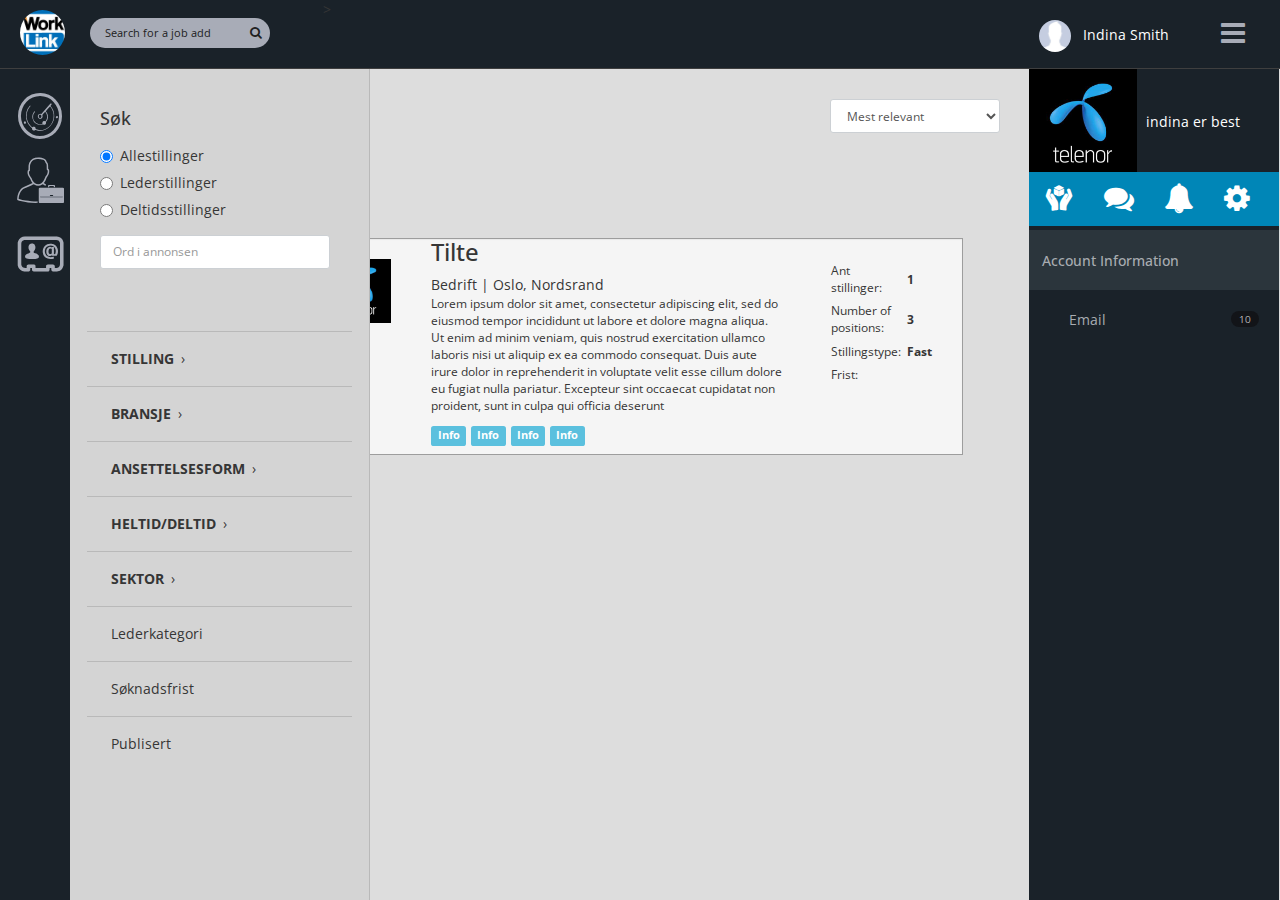
==== commit 2739eef2: "bl" ====
--- a/src/wl-indisstyle/wl-indisstyle/index.html
+++ b/src/wl-indisstyle/wl-indisstyle/index.html
@@ -219,86 +219,95 @@
         <!-- /#page-content-wrapper -->
     </div>
 
-    <div id="sidebar-wrapper3" class="hide" style="background: #D4D4D4;">
-        <form class="form-horizontal" style="
+
+
+
+
+    <div id="page-content-wrapper">
+        <!--class="avdeling-wrapper "-->
+
+
+
+        <div id="sidebar-wrapper3" class="" style="background: #D4D4D4;border-right:1px solid #B9B9B9;">
+            <form class="form-horizontal" style="
     padding: 30px;
 ">
-            <fieldset>
-
-                <!-- Form Name -->
-                <legend>Søk</legend>
-
-                <!-- Multiple Radios -->
-                <div class="form-group">
-
-                    <div class="col-md-4">
-                        <div class="radio">
-                            <label for="radios-0">
-                                <input type="radio" name="radios" id="radios-0" value="1" checked="checked">
-                                Allestillinger
-                            </label>
-                        </div>
-                        <div class="radio">
-                            <label for="radios-1">
-                                <input type="radio" name="radios" id="radios-1" value="2">
-                                Lederstillinger
-                            </label>
-                        </div>
-                        <div class="radio">
-                            <label for="radios-2">
-                                <input type="radio" name="radios" id="radios-2" value="3">
-                                Deltidsstillinger
-                            </label>
-                        </div>
-                    </div>
-                </div>
-
-                <!-- Password input-->
-                <div class="form-group">
-
-                    <div class="col-md-4">
-                        <input id="passwordinput" name="passwordinput" type="password" placeholder="Ord i annonsen" style="
+                <fieldset>
+
+                    <!-- Form Name -->
+                    <h4>Søk</h4>
+
+                    <!-- Multiple Radios -->
+                    <div class="form-group">
+
+                        <div class="col-md-4">
+                            <div class="radio">
+                                <label for="radios-0">
+                                    <input type="radio" name="radios" id="radios-0" value="1" checked="checked">
+                                    Allestillinger
+                                </label>
+                            </div>
+                            <div class="radio">
+                                <label for="radios-1">
+                                    <input type="radio" name="radios" id="radios-1" value="2">
+                                    Lederstillinger
+                                </label>
+                            </div>
+                            <div class="radio">
+                                <label for="radios-2">
+                                    <input type="radio" name="radios" id="radios-2" value="3">
+                                    Deltidsstillinger
+                                </label>
+                            </div>
+                        </div>
+                    </div>
+
+                    <!-- Password input-->
+                    <div class="form-group">
+
+                        <div class="col-md-4">
+                            <input id="passwordinput" name="passwordinput" type="password" placeholder="Ord i annonsen" style="
     width: 230PX;
 " class="form-control input-md">
 
-                    </div>
-                </div>
-
-
-
-
-
-
-
-
-
-
-
-
-
-
-
-
-
-
-
-
-
-
-
-
-
-
-
-
-            </fieldset>
-        </form>
-
-
-        <ul class="mtree bubba" style="opacity:1;">
-
-
-            <li class="search">
+                        </div>
+                    </div>
+
+
+
+
+
+
+
+
+
+
+
+
+
+
+
+
+
+
+
+
+
+
+
+
+
+
+
+
+                </fieldset>
+            </form>
+
+
+            <ul class="mtree bubba" style="opacity:1;">
+
+
+                <!--<li class="search">
                 <a href="#">Område</a>
 
                 <ul>
@@ -330,338 +339,347 @@
 
                 </ul>
 
-            </li>
-            <li>
-                <a href="#">Stilling</a>
-
-                <ul>
-                    <li>
-                        <div class="radio">
-                            <label for="radios-0">
-                                <input type="radio" name="radios" id="radios-0" value="1" checked="checked">
-                                Allestillinger
-                            </label>
-                        </div>
-
-                    </li>
-                    <li>
-                        <div class="radio">
-                            <label for="radios-0">
-                                <input type="radio" name="radios" id="radios-0" value="1" checked="checked">
-                                Allestillinger
-                            </label>
-                        </div>
-                    </li>
-                    <li>
-                        <div class="radio">
-                            <label for="radios-0">
-                                <input type="radio" name="radios" id="radios-0" value="1" checked="checked">
-                                Allestillinger
-                            </label>
-                        </div>
-                    </li>
-
-                </ul>
-
-
-            <li>
-                <a href="#">Bransje</a>
-
-                <ul>
-                    <li>
-                        <div class="radio">
-                            <label for="radios-0">
-                                <input type="radio" name="radios" id="radios-0" value="1" checked="checked">
-                                Allestillinger
-                            </label>
-                        </div>
-
-                    </li>
-                    <li>
-                        <div class="radio">
-                            <label for="radios-0">
-                                <input type="radio" name="radios" id="radios-0" value="1" checked="checked">
-                                Allestillinger
-                            </label>
-                        </div>
-                    </li>
-                    <li>
-                        <div class="radio">
-                            <label for="radios-0">
-                                <input type="radio" name="radios" id="radios-0" value="1" checked="checked">
-                                Allestillinger
-                            </label>
-                        </div>
-                    </li>
-
-                </ul>
-
-            </li>
-            <li>
-                <a href="#">Ansettelsesform</a><ul>
-                    <li>
-                        <a href="#">Analyse</a>
-
-                    </li>
-                    <li><a href="#">Sarkitektur og planlegging</a></li>
-                    <li><a href="#">Arkivar og bibliotekar (0)</a></li>
-                    <li><a href="#">Brannvern (0)</a></li>
-                    <li><a href="#">Sarkitektur og planlegging</a></li>
-                </ul>
-            </li>
-            <li>
-                <a href="#">Heltid/deltid</a><ul>
-                    <li>
-                        <a href="#">Analyse</a>
-
-                    </li>
-                    <li><a href="#">Sarkitektur og planlegging</a></li>
-                    <li><a href="#">Arkivar og bibliotekar (0)</a></li>
-                    <li><a href="#">Brannvern (0)</a></li>
-                    <li><a href="#">Sarkitektur og planlegging</a></li>
-                </ul>
-            </li>
-            <li>
-                <a href="#">Sektor</a>
-                <ul>
-                    <li>
-                        <div class="radio">
-                            <label for="radios-0">
-                                <input type="radio" name="radios" id="radios-0" value="1" checked="checked">
-                                Allestillinger
-                            </label>
-                        </div>
-
-                    </li>
-                    <li>
-                        <div class="radio">
-                            <label for="radios-0">
-                                <input type="radio" name="radios" id="radios-0" value="1" checked="checked">
-                                Allestillinger
-                            </label>
-                        </div>
-                    </li>
-                    <li>
-                        <div class="radio">
-                            <label for="radios-0">
-                                <input type="radio" name="radios" id="radios-0" value="1" checked="checked">
-                                Allestillinger
-                            </label>
-                        </div>
-                    </li>
-
-                </ul>
-
-            </li>
-
-            <li><a href="#">Lederkategori</a></li>
-            <li><a href="#">Søknadsfrist</a></li>
-            <li><a href="#">Publisert</a></li>
-        </ul>
-
-
-
-
-
-
-
-
-
-
-
-
-
-
-
-    </div>
-
-
-
-    <div id="page-content-wrapper">
-        <!--class="avdeling-wrapper "-->
-
-
-        <div class="container-fluid">
-            <div class="row banner">
-
-
-
-                <div class="col-lg-4">
-
-                    <h1 style="margin-left:100px;margin-top:70px;">Bedriftens logo</h1>
-
-                </div>
-
-
-
-
-                <!--<div class="col-lg-8" style="
-                    padding: 40px;
-                ">
-
-                                    <h2 style="margin-bottom:30px">Title on vacancy</h2>
-
-
-                                    <button type="button" class="btn btn-spotify btn-primary" style="
-                    border-radius: 30px;
-                ">
-                                        View
-                                    </button>
-                                    <button type="button" class="btn btn-spotify btn-outline " style="
-                    border-radius: 30px;
-                ">
-                                        Edit
-                                    </button>
-
-
-                                    <button type="button" class="btn btn-spotify btn-outline btn-round" style="
-                    border-radius: 30px;
-                ">
-                                        <i class="fa fa-ellipsis-h"></i>
-                                    </button>
-                                    <div style="float:right;position: relative;
-                ">
-
-                                        <ul class="navigation-user">
-                                            <li><a href="../navbar-fixed-top/"><img class="user-img img-circle" src="Image/profileimage.jpg" alt="" /></a></li>
-                                            <li><a href="../navbar-fixed-top/"><img class="user-img img-circle" src="Image/profileimage.jpg" alt="" /></a></li>
-                                            <li><a href="../navbar-fixed-top/"><img class="user-img img-circle" src="Image/profileimage.jpg" alt="" /></a></li>
-                                        </ul>
-                                    </div>
-                                </div>-->
-                <!--<a href="#menu-toggle" class="btn btn-default" id="menu-toggle">Toggle Menu</a>-->
-
-
-            </div>
-
-
-
-
-
-            <div class="row">
-                <!-- Static navbar -->
-                <nav class="navbar navbar-default">
-
-                    <div class="navbar-header">
-                        <button type="button" class="navbar-toggle collapsed" data-toggle="collapse" data-target="#navbar" aria-expanded="false" aria-controls="navbar">
-                            <span class="sr-only">Toggle navigation</span>
-                            <span class="icon-bar"></span>
-                            <span class="icon-bar"></span>
-                            <span class="icon-bar"></span>
-                        </button>
-
-                    </div>
-                    <div id="navbar" class="navbar-collapse collapse">
-                        <ul class="nav navbar-nav">
-
-
-                            <li class="active"><a href="#">About</a></li>
-                            <li><a href="#">Carreer</a></li>
-
-                            <li><a href="#">Jobads</a></li>
-
-
-                        </ul>
-                        <!--<ul class="nav navbar-nav navbar-right">
-                            <li class="active"><a href="./">About the company<span class="sr-only">(current)</span></a></li>
-
-                        </ul>-->
-                    </div><!--/.nav-collapse -->
-                    <!--/.container-fluid -->
-                </nav>
-
-
-            </div>
-
-
-            <div class="row" style="margin-top:40px;">
-
-                <div class="col-lg-1"></div>
-                <div class="col-lg-3">
-
-
-                    <ul class="company-info">
-                        <li><h2>Company info</h2></li>
+            </li>-->
+                <li style="border-top: 1px solid #B9B9B9;">
+                    <a href="#">Stilling</a>
+
+                    <ul>
                         <li>
-
-
-                            <h4>Company size</h4>
-
-
-                            11-50 empleyeers
-                        </li>
-
-                        <li>
-                            <h4>Website</h4>
-                            Http://www.trangel.no
+                            <div class="radio">
+                                <label for="radios-0">
+                                    <input type="radio" name="radios" id="radios-0" value="1" checked="checked">
+                                    Allestillinger
+                                </label>
+                            </div>
+
                         </li>
                         <li>
-                            <h4>Type</h4>
-
-
-                            Privately held
-                        <li>
-                            <h4>Headquarters</h4>
-                            Eikremsvingen 13 <br /> Molde, 6422 Norway
-
+                            <div class="radio">
+                                <label for="radios-0">
+                                    <input type="radio" name="radios" id="radios-0" value="1" checked="checked">
+                                    Allestillinger
+                                </label>
+                            </div>
                         </li>
                         <li>
-                            <h4>Contacts</h4>
-                            <ul>
-                                <li style="margin-bottom:10px">
-                                    <img style="max-width: 32px;
-height: 32px;;margin-top: 0px;margin-right: 10px;" src="Image/profileimage.jpg" />
-                                    <span>Indina Smith</span>
-                                </li>
-
-
-                                <li style="margin-bottom:10px">
-                                    <img style="max-width: 32px;
-height: 32px;;margin-top: 0px;margin-right: 10px;" src="Image/profileimage.jpg" />
-                                    <span>Indina Smith</span>
-                                </li>
-
-
-                                <li>
-                                    <img style="max-width: 32px;
-height: 32px;;margin-top: 0px;margin-right: 10px;" src="Image/profileimage.jpg" />
-                                    <span>Indina Smith</span>
-                                </li>
-                            </ul>
-
-
+                            <div class="radio">
+                                <label for="radios-0">
+                                    <input type="radio" name="radios" id="radios-0" value="1" checked="checked">
+                                    Allestillinger
+                                </label>
+                            </div>
                         </li>
+
                     </ul>
 
 
-
-
-
-
-
-                </div>
-                <div class="col-lg-6 ">
-
-
-
-
-                    <div class="row well" style="padding:30px;margin-top:10px;">
-                        <p>"Lorem ipsum dolor sit amet, consectetur adipiscing elit, sed do eiusmod tempor incididunt ut labore et dolore magna aliqua. Ut enim ad minim veniam, quis nostrud exercitation ullamco laboris nisi ut aliquip ex ea commodo consequat. Duis aute irure dolor in reprehenderit in voluptate velit esse cillum dolore eu fugiat nulla pariatur. Excepteur sint occaecat cupidatat non proident, sunt in culpa qui officia deserunt mollit anim id est laborum.</p>
-
-                        <p>"Lorem ipsum dolor sit amet, consectetur adipiscing elit, sed do eiusmod tempor incididunt ut labore et dolore magna aliqua. Ut enim ad minim veniam, quis nostrud exercitation ullamco laboris nisi ut aliquip ex ea commodo consequat. Duis aute irure dolor in reprehenderit in voluptate velit esse cillum dolore eu fugiat nulla pariatur. Excepteur sint occaecat cupidatat non proident, sunt in culpa qui officia deserunt mollit anim id est laborum.</p>
-
-                        <p>"Lorem ipsum dolor sit amet, consectetur adipiscing elit, sed do eiusmod tempor incididunt ut labore et dolore magna aliqua. Ut enim ad minim veniam, quis nostrud exercitation ullamco laboris nisi ut aliquip ex ea commodo consequat. Duis aute irure dolor in reprehenderit in voluptate velit esse cillum dolore eu fugiat nulla pariatur. Excepteur sint occaecat cupidatat non proident, sunt in culpa qui officia deserunt mollit anim id est laborum.</p>
-
-
-                    </div>
-
-                </div>
-
-                <div class="col-lg-2"></div>
-
-            </div>
+                <li>
+                    <a href="#">Bransje</a>
+
+                    <ul>
+                        <li>
+                            <div class="radio">
+                                <label for="radios-0">
+                                    <input type="radio" name="radios" id="radios-0" value="1" checked="checked">
+                                    Allestillinger
+                                </label>
+                            </div>
+
+                        </li>
+                        <li>
+                            <div class="radio">
+                                <label for="radios-0">
+                                    <input type="radio" name="radios" id="radios-0" value="1" checked="checked">
+                                    Allestillinger
+                                </label>
+                            </div>
+                        </li>
+                        <li>
+                            <div class="radio">
+                                <label for="radios-0">
+                                    <input type="radio" name="radios" id="radios-0" value="1" checked="checked">
+                                    Allestillinger
+                                </label>
+                            </div>
+                        </li>
+
+                    </ul>
+
+                </li>
+                <li>
+                    <a href="#">Ansettelsesform</a><ul>
+                        <li>
+                            <a href="#">Analyse</a>
+
+                        </li>
+                        <li><a href="#">Sarkitektur og planlegging</a></li>
+                        <li><a href="#">Arkivar og bibliotekar (0)</a></li>
+                        <li><a href="#">Brannvern (0)</a></li>
+                        <li><a href="#">Sarkitektur og planlegging</a></li>
+                    </ul>
+                </li>
+                <li>
+                    <a href="#">Heltid/deltid</a><ul>
+                        <li>
+                            <a href="#">Analyse</a>
+
+                        </li>
+                        <li><a href="#">Sarkitektur og planlegging</a></li>
+                        <li><a href="#">Arkivar og bibliotekar (0)</a></li>
+                        <li><a href="#">Brannvern (0)</a></li>
+                        <li><a href="#">Sarkitektur og planlegging</a></li>
+                    </ul>
+                </li>
+                <li>
+                    <a href="#">Sektor</a>
+                    <ul>
+                        <li>
+                            <div class="radio">
+                                <label for="radios-0">
+                                    <input type="radio" name="radios" id="radios-0" value="1" checked="checked">
+                                    Allestillinger
+                                </label>
+                            </div>
+
+                        </li>
+                        <li>
+                            <div class="radio">
+                                <label for="radios-0">
+                                    <input type="radio" name="radios" id="radios-0" value="1" checked="checked">
+                                    Allestillinger
+                                </label>
+                            </div>
+                        </li>
+                        <li>
+                            <div class="radio">
+                                <label for="radios-0">
+                                    <input type="radio" name="radios" id="radios-0" value="1" checked="checked">
+                                    Allestillinger
+                                </label>
+                            </div>
+                        </li>
+
+                    </ul>
+
+                </li>
+
+                <li><a href="#">Lederkategori</a></li>
+                <li><a href="#">Søknadsfrist</a></li>
+                <li><a href="#">Publisert</a></li>
+            </ul>
+
+
+
+
+
+
+
+
+
+
+
+
+
+
 
         </div>
+
+
+
+        <form class="form-horizontal">
+            <fieldset>
+
+                <!-- Form Name -->
+                <!-- Select Basic -->
+                <div class="form-group " style="float:right;padding:30px">
+
+                    <div class="col-md-4" style="width:200px;">
+                        <select id="" name="" class="form-control">
+                            <option value="1">Mest relevant</option>
+                            <option value="2">Publisert</option>
+                            <option value="3">Arbeidsgiver</option>
+                            <option value="4">Sted</option>
+                        </select>
+                    </div>
+                </div>
+
+            </fieldset>
+        </form>
+
+
+        <div class="row">
+            <div class="col-md-3">
+
+            </div>
+
+
+
+
+
+
+            <div class="col-md-8 well" style="margin-top:60px;">
+
+
+
+
+                <div class="col-md-2">
+                    <img src="Image/telenor_400_400_black.jpg" alt="" style="width:100%;max-height:200px;max-width:100%;padding: 20px 10px 10px 5px;" />
+                </div>
+                <div class="col-md-7">
+
+                    <h3>Tilte</h3>
+                    <span>Bedrift | </span>
+                    <span>Oslo, Nordsrand</span>
+                    <p class="small">Lorem ipsum dolor sit amet, consectetur adipiscing elit, sed do eiusmod tempor incididunt ut labore et dolore magna aliqua. Ut enim ad minim veniam, quis nostrud exercitation ullamco laboris nisi ut aliquip ex ea commodo consequat. Duis aute irure dolor in reprehenderit in voluptate velit esse cillum dolore eu fugiat nulla pariatur. Excepteur sint occaecat cupidatat non proident, sunt in culpa qui officia deserunt </p>
+                    <div style="margin-bottom:10px;">
+                        <span class="label tag label-info">Info</span><span class="label tag label-info">Info</span><span class="label tag label-info">Info</span><span class=" tag label label-info">Info</span>
+
+                    </div>
+
+
+                </div>
+
+                <div class="col-md-3">
+                    <table style="font-size: 12px; margin:20px 15px" cellpadding="10">
+                        <tbody>
+                            <tr>
+                                <td>Ant stillinger:</td>
+                                <td><strong class="ng-binding">1</strong></td>
+                            </tr>
+                            <tr>
+                                <td>Number of positions:</td>
+                                <td><strong class="ng-binding">3</strong></td>
+                            </tr>
+
+                            <tr>
+                                <td>Stillingstype:</td>
+                                <td><strong class="ng-binding">Fast</strong></td>
+                            </tr>
+                            <tr>
+                                <td>Frist:</td>
+                                <td>
+                                    <strong ng-hide="job.isDeadlineAsap" class="ng-binding ng-hide"></strong>
+                                    <strong ng-show="job.isDeadlineAsap" class="">Snarest</strong>
+                                </td>
+                            </tr>
+                        </tbody>
+                    </table>
+                </div>
+
+
+            </div>
+
+
+
+
+
+
+
+
+
+
+
+
+
+
+
+
+            <div class="col-md-1">
+
+            </div>
+        </div>
+        <div class="row hide">
+            <div class="col-md-2">
+
+            </div>
+
+
+
+
+
+
+            <div class="col-md-18 well" style="margin-top:60px;">
+
+
+
+
+
+                <div class="col-md-8">
+
+                    <div class="col-md-2">
+
+
+                        <img class="img-circle" src="Image/profileimage.jpg" alt="" style="width:100%;max-height:75px;max-width:75px;margin-top:10px;" />
+
+
+                    </div>
+
+                    <div class="col-md-10">
+                        <h3>Indina smith</h3>
+                        <span>Programmerer | </span>
+                        <span>Oslo, Nordsrand</span>
+                    </div>
+
+                    <div class="col-md-12" style="padding-top:5px;">
+                        <div style="margin-bottom:15px;margin-top:10px">
+                            <span class="label tag label-info">Info</span><span class="label tag label-info">Info</span><span class="label tag label-info">Info</span><span class=" tag label label-info">Info</span>
+                            <span class="label tag label-info">Info</span><span class="label tag label-info">Info</span><span class="label tag label-info">Info</span><span class=" tag label label-info">Info</span>
+
+                        </div>
+                    </div>
+                </div>
+                <div class="col-md-4">
+                    <table style="font-size: 12px; margin:20px 15px">
+                        <tbody>
+                            <tr>
+                                <td>Status:</td>
+                                <td><strong class="ng-binding">Arbeid</strong></td>
+                            </tr>
+                            <tr>
+                                <td>Postet:</td>
+                                <td>
+                                    <strong ng-hide="job.isDeadlineAsap" class="ng-binding ng-hide"></strong>
+                                    <strong ng-show="job.isDeadlineAsap" class="">New</strong>
+                                </td>
+                            </tr>
+                            <tr>
+                                <td>Stillingstype:</td>
+                                <td><strong class="ng-binding">Fast</strong></td>
+                            </tr>
+                            <tr>
+                                <td>Frist:</td>
+                                <td>
+                                    <strong ng-hide="job.isDeadlineAsap" class="ng-binding ng-hide"></strong>
+                                    <strong ng-show="job.isDeadlineAsap" class="">Snarest</strong>
+                                </td>
+                            </tr>
+                        </tbody>
+                    </table>
+                </div>
+
+
+            </div>
+
+
+
+
+
+
+
+
+
+
+
+
+
+
+
+
+            <div class="col-md-1">
+
+            </div>
+        </div>
+ 
 
 
 
@@ -709,131 +727,6 @@
 
 
 
-        <div class="row hide">
-            <div class="col-lg-2">
-
-
-
-            </div>
-
-            <div class="col-lg-8">
-                <div class="row well">
-                    <div class="col-lg-2">
-
-                        <img src="Image/telenor_400_400_black.jpg" alt="" class="img-responsive" style="
-    width: 100px;
-" />
-                    </div>
-                    <div class="col-lg-5">
-
-
-                        <h3>Programmerer</h3>
-                        <h4>Maritech</h4>
-
-
-                        <div style="
-   position: absolute;
-top: 70px;
-left: 340px;
-">
-                            <i class="fa  fa-2x fa-user"></i>
-
-                            <i class="fa fa-margin fa-2x fa-pencil-square"></i>
-
-                            <i class="fa fa-2x fa-ellipsis-h"></i>
-                        </div>
-
-
-
-                    </div>
-
-                    <div style="background-color:black;">
-                        <div class="col-lg-3" style="background-color:#1a2229;color:#fff;height: 100px;">
-                            <div class="col-lg-4 center">
-                                <h2>22</h2>
-                                <p>Applie</p>
-
-                            </div>
-                            <div class="col-lg-4 center">
-                                <h2>123</h2>
-                                <p>Search</p>
-                            </div>
-                            <div class="col-lg-4 center">
-                                <h2>1</h2>
-                                <p>Views</p>
-                            </div>
-                        </div>
-                        <div class="col-lg-2 center" style="background-color:#0086b7;color:#fff;height: 100px;">
-                            <h2>23</h2>
-                            <p>dager igjen</p>
-
-
-
-                        </div>
-                    </div>
-                </div>
-
-                </br>
-                <div class="row well">
-                    <div class="col-lg-2">
-
-                        <img src="Image/telenor_400_400_black.jpg" alt="" class="img-responsive" style="
-    width: 100px;
-" />
-                    </div>
-                    <div class="col-lg-5">
-
-
-                        <h3>Programmerer</h3>
-                        <h4>Maritech</h4>
-
-
-                        <div style="
-   position: absolute;
-top: 70px;
-left: 340px;
-">
-                            <i class="fa  fa-2x fa-user"></i>
-
-                            <i class="fa fa-margin fa-2x fa-pencil-square"></i>
-
-                            <i class="fa fa-2x fa-ellipsis-h"></i>
-                        </div>
-
-
-
-                    </div>
-
-                    <div style="background-color:black;">
-                        <div class="col-lg-3" style="background-color:#1a2229;color:#fff;height: 100px;">
-                            <div class="col-lg-4 center">
-                                <h2>22</h2>
-                                <p>Applie</p>
-
-                            </div>
-                            <div class="col-lg-4 center">
-                                <h2>123</h2>
-                                <p>Search</p>
-                            </div>
-                            <div class="col-lg-4 center">
-                                <h2>1</h2>
-                                <p>Views</p>
-                            </div>
-                        </div>
-                        <div class="col-lg-2 center" style="background-color:#0086b7;color:#fff;height: 100px;">
-                            <h2>23</h2>
-                            <p>dager igjen</p>
-
-
-
-                        </div>
-                    </div>
-                </div>
-            </div>
-        </div>
-
-
-
 
         <div class="row hide">
             <div class="col-md-2">
@@ -855,26 +748,21 @@
 
                     <div class="col-md-2">
 
-
-                        <img class="img-circle" src="Image/profileimage.jpg" alt="" style="width:100%;max-height:75px;max-width:75px;margin-top:20px;" />
-
-
-                    </div>
-
-                    <div class="col-md-10">
-                        <h3>Indina smith</h3>
-                        <span>Programmerer | </span>
-                        <span>Oslo, Nordsrand</span>
-
-
-
-
-                        <h4>Title på søknad fdhi ohfbjks dsijion</h4>
-                        <div style="margin-bottom:15px;margin-top:10px">
-                            <span class="label tag label-info">Info</span><span class="label tag label-info">Info</span><span class="label tag label-info">Info</span><span class=" tag label label-info">Info</span>
-                            <span class="label tag label-info">Info</span><span class="label tag label-info">Info</span><span class="label tag label-info">Info</span><span class=" tag label label-info">Info</span>
-
-                        </div>
+                        <img src="Image/statoil.jpg" style="width:100%;max-height:75px;max-width:75px;margin-top:20px;" />
+               
+
+
+                    </div>
+
+                    <div class="col-md-10" >
+                        <h3 style ="margin-top:30px;">Programmerer</h3>
+                       
+
+
+
+
+                        <h4>Statoil</h4>
+                    
 
 
                         <div style="
@@ -897,39 +785,36 @@
     background: #1587B1;
     color: #fff;height: 150px;
 ">
-                    <table style="font-size: 12px; margin:20px 15px">
+                    <table style="font-size: 12px; ">
                         <tbody>
                             <tr>
-                                <td style="padding-right:20px;">Telefon:</td>
-                                <td><strong class="ng-binding">94 13 8558</strong></td>
-                            </tr>
-                            <tr>
-                                <td>Mail:</td>
+                                <td style="padding-right:20px;"><h2>Lagret</h2></td>
+                              
+                            </tr>
+                            <tr>
+                                <td>Utløper om:</td>
                                 <td>
 
-                                    <strong class="">Indina@hotmail.no</strong>
+                                    <strong class="">21 dager</strong>
                                 </td>
                             </tr>
                             <tr>
                                 <td>Status:</td>
-                                <td><strong class="ng-binding">Aktuell</strong></td>
+                                <td><strong class="ng-binding">Intervjufasen</strong></td>
                             </tr>
 
                         </tbody>
                     </table>
 
-
-                    <div style="float:right;">
-                        <i class="fa fa-star fa-margin-r"></i><i class="fa fa-star fa-margin-r"></i><i class="fa fa-star fa-margin-r"></i><i class="fa fa-star fa-margin-r"></i><i class="fa fa-star fa-margin-r"></i>
-                    </div>
-                </div>
-
-
-            </div>
-
-
-
-
+                </div>
+
+
+            </div>
+
+
+
+
+ 
 
 
 
@@ -946,6 +831,113 @@
 
             </div>
         </div>
+    
+
+
+        <div class="row hide">
+            <div class="col-md-2">
+
+            </div>
+
+
+
+
+
+
+            <div class="col-md-8 well" style="margin-top:60px;">
+
+
+
+
+
+                <div class="col-md-8">
+
+                    <div class="col-md-2">
+
+                        <img src="Image/statoil.jpg" style="width:100%;max-height:75px;max-width:75px;margin-top:20px;" />
+
+
+
+                    </div>
+
+                    <div class="col-md-10">
+                        <h3 style="margin-top:30px;">Programmerer</h3>
+
+
+
+
+
+                        <h4>Statoil</h4>
+
+
+
+                        <div style="
+   position: absolute;
+top: 120px;
+left: 470px;
+">
+                            <i class="fa fa-user fa-margin-r"></i>
+                            <i class="fa fa-margin-r fa-comment"></i>
+
+                            <i class="fa fa-margin-r  fa-pencil-square"></i>
+
+                            <i class="fa  fa-margin-r fa-ellipsis-h"></i>
+                        </div>
+                    </div>
+
+
+                </div>
+                <div class="col-md-4" style="
+    background: #1587B1;
+    color: #fff;height: 150px;
+">
+                    <table style="font-size: 12px; ">
+                        <tbody>
+                            <tr>
+                                <td style="padding-right:20px;"><h2>Søkt</h2></td>
+
+                            </tr>
+                            <tr>
+                                <td>Utløper om:</td>
+                                <td>
+
+                                    <strong class="">21 dager</strong>
+                                </td>
+                            </tr>
+                            <tr>
+                                <td>Status:</td>
+                                <td><strong class="ng-binding">Intervjufasen</strong></td>
+                            </tr>
+
+                        </tbody>
+                    </table>
+
+                </div>
+
+
+            </div>
+
+
+
+
+
+
+
+
+
+
+
+
+
+
+
+
+
+            <div class="col-md-1">
+
+            </div>
+        </div>
+
 
 
 
--- a/src/wl-indisstyle/wl-indisstyle/dash.css
+++ b/src/wl-indisstyle/wl-indisstyle/dash.css
@@ -892,6 +892,7 @@
 }
 ul.mtree.bubba > li {
   border-bottom: 1px solid #B9B9B9;
+  padding: 10px !important;
 }
 a {
   color: #363636;
@@ -974,4 +975,52 @@
 .company-info li {
   margin-bottom: 30px;
 }
+body {
+  background-color: #ddd;
+}
+h3 {
+  margin-top: 0;
+}
+.tabs-left {
+  margin-top: 3rem;
+}
+.nav-tabs {
+  float: Right;
+  border-bottom: 0;
+  border-radius: 0px;
+}
+.nav-tabs li {
+  float: none;
+  margin: 0;
+}
+.nav-tabs li a {
+  margin-right: 0;
+  border: 0;
+}
+.nav-tabs .glyphicon {
+  color: #fff;
+}
+.nav-tabs .active .glyphicon {
+  color: #333;
+}
+.nav-tabs > li.active > a,
+.nav-tabs > li.active > a:hover,
+.nav-tabs > li.active > a:focus {
+  border: 0;
+}
+.tab-content2 .tab-pane {
+  background-color: #fff;
+  padding: 1.6rem;
+  overflow-y: auto;
+}
+.list-group {
+  width: 100%;
+}
+.list-group .list-group-item {
+  height: 50px;
+}
+.list-group .list-group-item h4,
+.list-group .list-group-item span {
+  line-height: 11px;
+}
 /*# sourceMappingURL=dash.css.map */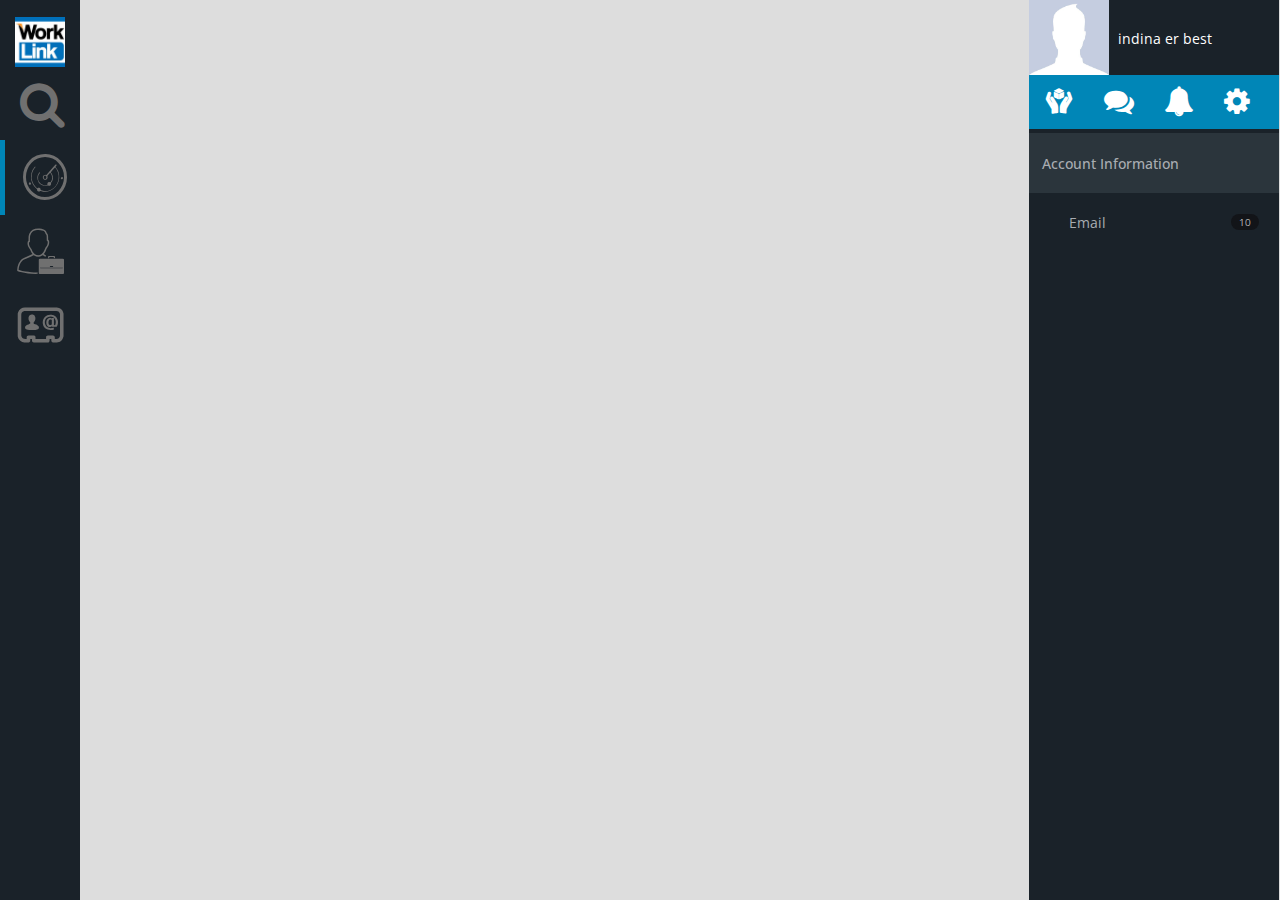
==== commit aa16144d: "dsg" ====
--- a/src/wl-indisstyle/wl-indisstyle/index.html
+++ b/src/wl-indisstyle/wl-indisstyle/index.html
@@ -20,67 +20,6 @@
 
 
 
-    <nav class="navbar navbar-default" style=" margin-bottom: 0px; background-color: #1a2229; border-bottom: solid #3F3F3F;  border-width: 1px;">
-        <div class="container-fluid">
-            <!-- Brand and toggle get grouped for better mobile display -->
-            <div class="navbar-header">
-                <button type="button" class="navbar-toggle collapsed" data-toggle="collapse" data-target="#bs-example-navbar-collapse-1">
-                    <span class="sr-only">Toggle navigation</span>
-                    <span class="icon-bar"></span>
-                    <span class="icon-bar"></span>
-                    <span class="icon-bar"></span>
-                </button>
-                <img class="img-circle" src="Image/logo-wl.png" style="
-    width: 45px;
-    float: left;margin: 10px;
-margin-left: 5px;
-" />
-            </div>
-
-            <!-- Collect the nav links, forms, and other content for toggling -->
-            <div class="collapse navbar-collapse" id="bs-example-navbar-collapse-1">
-                <ul class="nav navbar-nav">
-                    <li>
-                        <form class="navbar-form navbar-left" role="search">
-
-
-
-                            <div class="hidden-xs hidden-sm">
-                                <input type="text" class="search" placeholder="Search for a job add">
-                                <button type="submit" class="btn btn-sm btn-search">
-                                    <i class="fa fa-search"></i>
-                                </button>
-                            </div>
-                        </form>>
-                    </li>
-
-                </ul>
-
-                <ul class="nav navbar-nav navbar-right">
-                    <li>
-
-
-
-
-                        <img src="Image/profileimage.jpg" alt="" class="img-circle " style="display: table-cell;
-vertical-align: middle;
-max-width: 32px;
-height: 32px;float:right;margin-top: 20px;margin-right: 130px;" />
-
-
-
-
-                        <span style="float:right;margin-top: 25px;
-margin-right: -130px;color:#fff">Indina Smith</span>
-                    </li>
-                    <li><i class="fa fa-bars fa-2x" style="float:right; color:#a8acb7;padding:20px;"></i></li>
-
-
-                </ul>
-            </div><!-- /.navbar-collapse -->
-        </div><!-- /.container-fluid -->
-    </nav>
-
 
 
 
@@ -95,10 +34,10 @@
     <div id="wrapper2" class="">
         <!-- Sidebar -->
         <div id="sidebar-wrapper2">
-
-            <img src="Image/telenor_400_400_black.jpg" style="
-    width: 108px;
+            <img src="Image/profileimage.jpg" style="
+    width: 80px;
 " />
+      
 
 
             <span style="color:#fff;margin-left:5px">indina er best</span>
@@ -115,6 +54,9 @@
 
                 </div>
                 <ul class="navigation">
+
+
+
                     <li class="active">
                         <a data-toggle="tab" href="#information">
                             <i class="icon-sidenav icon-product user-dash-icon"></i>
@@ -190,10 +132,20 @@
 
     <div id="wrapper" class="">
         <!-- Sidebar -->
-        <div id="sidebar-wrapper">
-            <ul class="sidebar-nav" style="margin-top:10px;">
+        <div id="sidebar-wrapper" style="left:0;margin-left:0;width:80px">
+            <ul class="sidebar-nav" style="margin-top:10px;width:100%;padding:0">
+
                 <li class="sidebar-brand">
-                    <a href="#">
+                    <img src="Image/logo-wl.png" style="
+    width: 50px;
+
+" />
+                </li>
+
+
+                <li class="" > <a href="#"><i class="fa fa-search fa-2x" style="height:65px;font-size:48px;line-height:60px;color:#707070;margin-left: -10px;"></i></a> </li>
+                <li class="">
+                    <a href="#" style="border-left: 5px solid #0086b7;">
                         <i class="wl-menu icon-overview2"></i>
                     </a>
 
@@ -228,366 +180,6 @@
 
 
 
-        <div id="sidebar-wrapper3" class="" style="background: #D4D4D4;border-right:1px solid #B9B9B9;">
-            <form class="form-horizontal" style="
-    padding: 30px;
-">
-                <fieldset>
-
-                    <!-- Form Name -->
-                    <h4>Søk</h4>
-
-                    <!-- Multiple Radios -->
-                    <div class="form-group">
-
-                        <div class="col-md-4">
-                            <div class="radio">
-                                <label for="radios-0">
-                                    <input type="radio" name="radios" id="radios-0" value="1" checked="checked">
-                                    Allestillinger
-                                </label>
-                            </div>
-                            <div class="radio">
-                                <label for="radios-1">
-                                    <input type="radio" name="radios" id="radios-1" value="2">
-                                    Lederstillinger
-                                </label>
-                            </div>
-                            <div class="radio">
-                                <label for="radios-2">
-                                    <input type="radio" name="radios" id="radios-2" value="3">
-                                    Deltidsstillinger
-                                </label>
-                            </div>
-                        </div>
-                    </div>
-
-                    <!-- Password input-->
-                    <div class="form-group">
-
-                        <div class="col-md-4">
-                            <input id="passwordinput" name="passwordinput" type="password" placeholder="Ord i annonsen" style="
-    width: 230PX;
-" class="form-control input-md">
-
-                        </div>
-                    </div>
-
-
-
-
-
-
-
-
-
-
-
-
-
-
-
-
-
-
-
-
-
-
-
-
-
-
-
-
-                </fieldset>
-            </form>
-
-
-            <ul class="mtree bubba" style="opacity:1;">
-
-
-                <!--<li class="search">
-                <a href="#">Område</a>
-
-                <ul>
-                    <li>
-                        <div class="radio">
-                            <label for="radios-0">
-                                <input type="radio" name="radios" id="radios-0" value="1" checked="checked">
-                                Allestillinger
-                            </label>
-                        </div>
-
-                    </li>
-                    <li>
-                        <div class="radio">
-                            <label for="radios-0">
-                                <input type="radio" name="radios" id="radios-0" value="1" checked="checked">
-                                Allestillinger
-                            </label>
-                        </div>
-                    </li>
-                    <li>
-                        <div class="radio">
-                            <label for="radios-0">
-                                <input type="radio" name="radios" id="radios-0" value="1" checked="checked">
-                                Allestillinger
-                            </label>
-                        </div>
-                    </li>
-
-                </ul>
-
-            </li>-->
-                <li style="border-top: 1px solid #B9B9B9;">
-                    <a href="#">Stilling</a>
-
-                    <ul>
-                        <li>
-                            <div class="radio">
-                                <label for="radios-0">
-                                    <input type="radio" name="radios" id="radios-0" value="1" checked="checked">
-                                    Allestillinger
-                                </label>
-                            </div>
-
-                        </li>
-                        <li>
-                            <div class="radio">
-                                <label for="radios-0">
-                                    <input type="radio" name="radios" id="radios-0" value="1" checked="checked">
-                                    Allestillinger
-                                </label>
-                            </div>
-                        </li>
-                        <li>
-                            <div class="radio">
-                                <label for="radios-0">
-                                    <input type="radio" name="radios" id="radios-0" value="1" checked="checked">
-                                    Allestillinger
-                                </label>
-                            </div>
-                        </li>
-
-                    </ul>
-
-
-                <li>
-                    <a href="#">Bransje</a>
-
-                    <ul>
-                        <li>
-                            <div class="radio">
-                                <label for="radios-0">
-                                    <input type="radio" name="radios" id="radios-0" value="1" checked="checked">
-                                    Allestillinger
-                                </label>
-                            </div>
-
-                        </li>
-                        <li>
-                            <div class="radio">
-                                <label for="radios-0">
-                                    <input type="radio" name="radios" id="radios-0" value="1" checked="checked">
-                                    Allestillinger
-                                </label>
-                            </div>
-                        </li>
-                        <li>
-                            <div class="radio">
-                                <label for="radios-0">
-                                    <input type="radio" name="radios" id="radios-0" value="1" checked="checked">
-                                    Allestillinger
-                                </label>
-                            </div>
-                        </li>
-
-                    </ul>
-
-                </li>
-                <li>
-                    <a href="#">Ansettelsesform</a><ul>
-                        <li>
-                            <a href="#">Analyse</a>
-
-                        </li>
-                        <li><a href="#">Sarkitektur og planlegging</a></li>
-                        <li><a href="#">Arkivar og bibliotekar (0)</a></li>
-                        <li><a href="#">Brannvern (0)</a></li>
-                        <li><a href="#">Sarkitektur og planlegging</a></li>
-                    </ul>
-                </li>
-                <li>
-                    <a href="#">Heltid/deltid</a><ul>
-                        <li>
-                            <a href="#">Analyse</a>
-
-                        </li>
-                        <li><a href="#">Sarkitektur og planlegging</a></li>
-                        <li><a href="#">Arkivar og bibliotekar (0)</a></li>
-                        <li><a href="#">Brannvern (0)</a></li>
-                        <li><a href="#">Sarkitektur og planlegging</a></li>
-                    </ul>
-                </li>
-                <li>
-                    <a href="#">Sektor</a>
-                    <ul>
-                        <li>
-                            <div class="radio">
-                                <label for="radios-0">
-                                    <input type="radio" name="radios" id="radios-0" value="1" checked="checked">
-                                    Allestillinger
-                                </label>
-                            </div>
-
-                        </li>
-                        <li>
-                            <div class="radio">
-                                <label for="radios-0">
-                                    <input type="radio" name="radios" id="radios-0" value="1" checked="checked">
-                                    Allestillinger
-                                </label>
-                            </div>
-                        </li>
-                        <li>
-                            <div class="radio">
-                                <label for="radios-0">
-                                    <input type="radio" name="radios" id="radios-0" value="1" checked="checked">
-                                    Allestillinger
-                                </label>
-                            </div>
-                        </li>
-
-                    </ul>
-
-                </li>
-
-                <li><a href="#">Lederkategori</a></li>
-                <li><a href="#">Søknadsfrist</a></li>
-                <li><a href="#">Publisert</a></li>
-            </ul>
-
-
-
-
-
-
-
-
-
-
-
-
-
-
-
-        </div>
-
-
-
-        <form class="form-horizontal">
-            <fieldset>
-
-                <!-- Form Name -->
-                <!-- Select Basic -->
-                <div class="form-group " style="float:right;padding:30px">
-
-                    <div class="col-md-4" style="width:200px;">
-                        <select id="" name="" class="form-control">
-                            <option value="1">Mest relevant</option>
-                            <option value="2">Publisert</option>
-                            <option value="3">Arbeidsgiver</option>
-                            <option value="4">Sted</option>
-                        </select>
-                    </div>
-                </div>
-
-            </fieldset>
-        </form>
-
-
-        <div class="row">
-            <div class="col-md-3">
-
-            </div>
-
-
-
-
-
-
-            <div class="col-md-8 well" style="margin-top:60px;">
-
-
-
-
-                <div class="col-md-2">
-                    <img src="Image/telenor_400_400_black.jpg" alt="" style="width:100%;max-height:200px;max-width:100%;padding: 20px 10px 10px 5px;" />
-                </div>
-                <div class="col-md-7">
-
-                    <h3>Tilte</h3>
-                    <span>Bedrift | </span>
-                    <span>Oslo, Nordsrand</span>
-                    <p class="small">Lorem ipsum dolor sit amet, consectetur adipiscing elit, sed do eiusmod tempor incididunt ut labore et dolore magna aliqua. Ut enim ad minim veniam, quis nostrud exercitation ullamco laboris nisi ut aliquip ex ea commodo consequat. Duis aute irure dolor in reprehenderit in voluptate velit esse cillum dolore eu fugiat nulla pariatur. Excepteur sint occaecat cupidatat non proident, sunt in culpa qui officia deserunt </p>
-                    <div style="margin-bottom:10px;">
-                        <span class="label tag label-info">Info</span><span class="label tag label-info">Info</span><span class="label tag label-info">Info</span><span class=" tag label label-info">Info</span>
-
-                    </div>
-
-
-                </div>
-
-                <div class="col-md-3">
-                    <table style="font-size: 12px; margin:20px 15px" cellpadding="10">
-                        <tbody>
-                            <tr>
-                                <td>Ant stillinger:</td>
-                                <td><strong class="ng-binding">1</strong></td>
-                            </tr>
-                            <tr>
-                                <td>Number of positions:</td>
-                                <td><strong class="ng-binding">3</strong></td>
-                            </tr>
-
-                            <tr>
-                                <td>Stillingstype:</td>
-                                <td><strong class="ng-binding">Fast</strong></td>
-                            </tr>
-                            <tr>
-                                <td>Frist:</td>
-                                <td>
-                                    <strong ng-hide="job.isDeadlineAsap" class="ng-binding ng-hide"></strong>
-                                    <strong ng-show="job.isDeadlineAsap" class="">Snarest</strong>
-                                </td>
-                            </tr>
-                        </tbody>
-                    </table>
-                </div>
-
-
-            </div>
-
-
-
-
-
-
-
-
-
-
-
-
-
-
-
-
-            <div class="col-md-1">
-
-            </div>
-        </div>
         <div class="row hide">
             <div class="col-md-2">
 
--- a/src/wl-indisstyle/wl-indisstyle/dash.css
+++ b/src/wl-indisstyle/wl-indisstyle/dash.css
@@ -80,8 +80,8 @@
 }
 /* Sidebar Styles */
 .sidebar-nav {
-  position: absolute;
-  top: 0;
+  /*position: absolute;
+    top: 0;*/
   margin: 0;
   padding: 0;
   list-style: none;
@@ -327,7 +327,7 @@
   margin-right: 20px;
 }
 .wl-menu {
-  color: #a8acb7;
+  color: #707070;
   font-size: 50px;
   line-height: 1.5;
 }
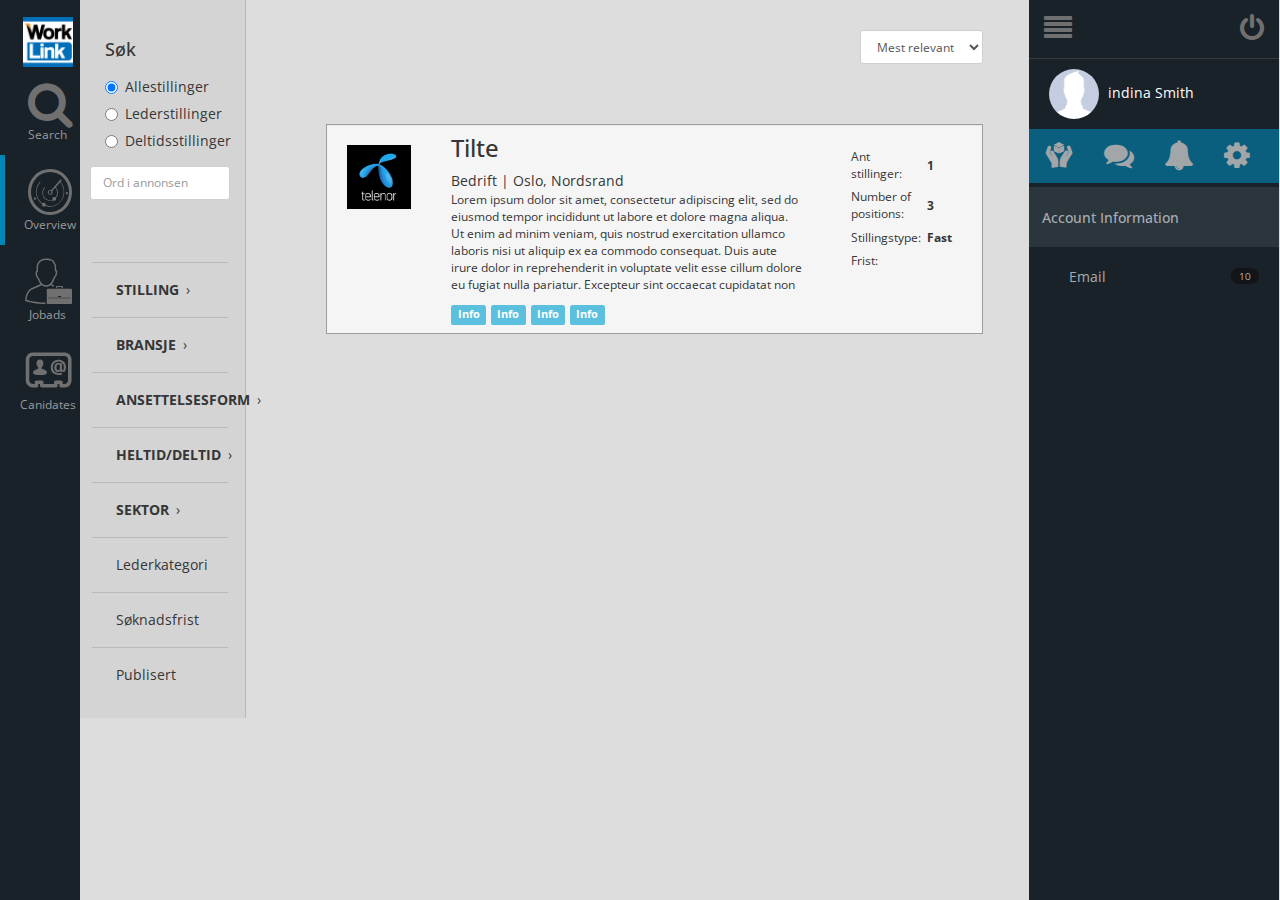
==== commit 362de270: "ghfgh" ====
--- a/src/wl-indisstyle/wl-indisstyle/index.html
+++ b/src/wl-indisstyle/wl-indisstyle/index.html
@@ -34,14 +34,24 @@
     <div id="wrapper2" class="">
         <!-- Sidebar -->
         <div id="sidebar-wrapper2">
-            <img src="Image/profileimage.jpg" style="
-    width: 80px;
+            <div style="border-bottom:1px solid rgb(58, 58, 58);">
+
+                <i class="fa fa-align-justify fa-2x" style="padding:15px;color: #707070;"></i>
+
+                <i class="fa fa-power-off fa-2x" style="padding:15px;float:right;color: #707070;"></i>
+
+            </div>
+       
+
+            <div style="padding: 10px 0px 15px 20px;">
+            <img src="Image/profileimage.jpg" class="img-circle" style="
+    width: 50px;
 " />
       
 
 
-            <span style="color:#fff;margin-left:5px">indina er best</span>
-
+            <span style="color:#fff;margin-left:5px">indina Smith</span>  
+                </div>
 
 
             <div class="user-info-block" style="position: relative;
@@ -53,7 +63,7 @@
 
 
                 </div>
-                <ul class="navigation">
+                <ul class="navigation" style="opacity:0.6">
 
 
 
@@ -135,7 +145,7 @@
         <div id="sidebar-wrapper" style="left:0;margin-left:0;width:80px">
             <ul class="sidebar-nav" style="margin-top:10px;width:100%;padding:0">
 
-                <li class="sidebar-brand">
+                <li class="sidebar-brand center">
                     <img src="Image/logo-wl.png" style="
     width: 50px;
 
@@ -143,23 +153,37 @@
                 </li>
 
 
-                <li class="" > <a href="#"><i class="fa fa-search fa-2x" style="height:65px;font-size:48px;line-height:60px;color:#707070;margin-left: -10px;"></i></a> </li>
-                <li class="">
+                <li class="center">
+                    <a href="#">
+                        <i class="fa fa-search fa-2x" style="height:65px;font-size:48px;line-height:60px;color:#707070;margin-left: -10px;"></i>
+                        <p class="wl-menu-name">Search</p> 
+
+                    </a>
+
+
+
+
+
+                </li>
+                <li class="center">
                     <a href="#" style="border-left: 5px solid #0086b7;">
                         <i class="wl-menu icon-overview2"></i>
+                        <p class="wl-menu-name">Overview</p>
                     </a>
 
                 </li>
-                <li>
+                <li class="center">
                     <a href="#">
                         <i class=" wl-menu icon-jobads2"></i>
+                        <p class="wl-menu-name">Jobads</p>
                     </a>
 
                 </li>
 
-                <li>
+                <li class="center">
                     <a href="#">
                         <i class="wl-menu icon-contacts2"></i>
+                        <p class="wl-menu-name">Canidates</p>
                     </a>
 
                 </li>
@@ -178,62 +202,693 @@
     <div id="page-content-wrapper">
         <!--class="avdeling-wrapper "-->
 
-
-
-        <div class="row hide">
-            <div class="col-md-2">
-
-            </div>
-
-
-
-
-
-
-            <div class="col-md-18 well" style="margin-top:60px;">
-
-
-
-
-
-                <div class="col-md-8">
-
-                    <div class="col-md-2">
-
-
-                        <img class="img-circle" src="Image/profileimage.jpg" alt="" style="width:100%;max-height:75px;max-width:75px;margin-top:10px;" />
-
-
+        <div class="row">
+            <div class="col-md-3" style="margin-right:20px;padding-right:60px;">
+
+
+                <div class="" style="background: #D4D4D4;border-right:1px solid #B9B9B9;">
+                    <form class="form-horizontal" style="
+    padding: 30px;
+">
+                        <fieldset>
+
+                            <!-- Form Name -->
+                            <h4>Søk</h4>
+
+                            <!-- Multiple Radios -->
+                            <div class="form-group">
+
+                                <div class="col-md-4">
+                                    <div class="radio">
+                                        <label for="radios-0">
+                                            <input type="radio" name="radios" id="radios-0" value="1" checked="checked">
+                                            Allestillinger
+                                        </label>
+                                    </div>
+                                    <div class="radio">
+                                        <label for="radios-1">
+                                            <input type="radio" name="radios" id="radios-1" value="2">
+                                            Lederstillinger
+                                        </label>
+                                    </div>
+                                    <div class="radio">
+                                        <label for="radios-2">
+                                            <input type="radio" name="radios" id="radios-2" value="3">
+                                            Deltidsstillinger
+                                        </label>
+                                    </div>
+                                </div>
+                            </div>
+
+                            <!-- Password input-->
+                            <div class="form-group">
+
+                                <div >
+                                    <input id="passwordinput" name="passwordinput" type="password" placeholder="Ord i annonsen" style="
+    width: 100%;
+" class="form-control input-md">
+
+                                </div>
+                            </div>
+
+
+
+
+
+
+
+
+
+
+
+
+
+
+
+
+
+
+
+
+
+
+
+
+
+
+
+
+                        </fieldset>
+                    </form>
+
+
+                    <ul class="mtree bubba" style="opacity:1;">
+
+
+                        <!--<li class="search">
+                    <a href="#">Område</a>
+
+                    <ul>
+                        <li>
+                            <div class="radio">
+                                <label for="radios-0">
+                                    <input type="radio" name="radios" id="radios-0" value="1" checked="checked">
+                                    Allestillinger
+                                </label>
+                            </div>
+
+                        </li>
+                        <li>
+                            <div class="radio">
+                                <label for="radios-0">
+                                    <input type="radio" name="radios" id="radios-0" value="1" checked="checked">
+                                    Allestillinger
+                                </label>
+                            </div>
+                        </li>
+                        <li>
+                            <div class="radio">
+                                <label for="radios-0">
+                                    <input type="radio" name="radios" id="radios-0" value="1" checked="checked">
+                                    Allestillinger
+                                </label>
+                            </div>
+                        </li>
+
+                    </ul>
+
+                </li>-->
+                        <li style="border-top: 1px solid #B9B9B9;">
+                            <a href="#">Stilling</a>
+
+                            <ul>
+                                <li>
+                                    <div class="radio">
+                                        <label for="radios-0">
+                                            <input type="radio" name="radios" id="radios-0" value="1" checked="checked">
+                                            Allestillinger
+                                        </label>
+                                    </div>
+
+                                </li>
+                                <li>
+                                    <div class="radio">
+                                        <label for="radios-0">
+                                            <input type="radio" name="radios" id="radios-0" value="1" checked="checked">
+                                            Allestillinger
+                                        </label>
+                                    </div>
+                                </li>
+                                <li>
+                                    <div class="radio">
+                                        <label for="radios-0">
+                                            <input type="radio" name="radios" id="radios-0" value="1" checked="checked">
+                                            Allestillinger
+                                        </label>
+                                    </div>
+                                </li>
+
+                            </ul>
+
+
+                        <li>
+                            <a href="#">Bransje</a>
+
+                            <ul>
+                                <li>
+                                    <div class="radio">
+                                        <label for="radios-0">
+                                            <input type="radio" name="radios" id="radios-0" value="1" checked="checked">
+                                            Allestillinger
+                                        </label>
+                                    </div>
+
+                                </li>
+                                <li>
+                                    <div class="radio">
+                                        <label for="radios-0">
+                                            <input type="radio" name="radios" id="radios-0" value="1" checked="checked">
+                                            Allestillinger
+                                        </label>
+                                    </div>
+                                </li>
+                                <li>
+                                    <div class="radio">
+                                        <label for="radios-0">
+                                            <input type="radio" name="radios" id="radios-0" value="1" checked="checked">
+                                            Allestillinger
+                                        </label>
+                                    </div>
+                                </li>
+
+                            </ul>
+
+                        </li>
+                        <li>
+                            <a href="#">Ansettelsesform</a><ul>
+                                <li>
+                                    <a href="#">Analyse</a>
+
+                                </li>
+                                <li><a href="#">Sarkitektur og planlegging</a></li>
+                                <li><a href="#">Arkivar og bibliotekar (0)</a></li>
+                                <li><a href="#">Brannvern (0)</a></li>
+                                <li><a href="#">Sarkitektur og planlegging</a></li>
+                            </ul>
+                        </li>
+                        <li>
+                            <a href="#">Heltid/deltid</a><ul>
+                                <li>
+                                    <a href="#">Analyse</a>
+
+                                </li>
+                                <li><a href="#">Sarkitektur og planlegging</a></li>
+                                <li><a href="#">Arkivar og bibliotekar (0)</a></li>
+                                <li><a href="#">Brannvern (0)</a></li>
+                                <li><a href="#">Sarkitektur og planlegging</a></li>
+                            </ul>
+                        </li>
+                        <li>
+                            <a href="#">Sektor</a>
+                            <ul>
+                                <li>
+                                    <div class="radio">
+                                        <label for="radios-0">
+                                            <input type="radio" name="radios" id="radios-0" value="1" checked="checked">
+                                            Allestillinger
+                                        </label>
+                                    </div>
+
+                                </li>
+                                <li>
+                                    <div class="radio">
+                                        <label for="radios-0">
+                                            <input type="radio" name="radios" id="radios-0" value="1" checked="checked">
+                                            Allestillinger
+                                        </label>
+                                    </div>
+                                </li>
+                                <li>
+                                    <div class="radio">
+                                        <label for="radios-0">
+                                            <input type="radio" name="radios" id="radios-0" value="1" checked="checked">
+                                            Allestillinger
+                                        </label>
+                                    </div>
+                                </li>
+
+                            </ul>
+
+                        </li>
+
+                        <li><a href="#">Lederkategori</a></li>
+                        <li><a href="#">Søknadsfrist</a></li>
+                        <li><a href="#">Publisert</a></li>
+                    </ul>
+
+
+
+
+
+
+
+
+
+
+
+
+
+
+
+                </div>
+
+            </div>
+
+
+
+            <div class="row hide">
+                <div class="col-md-2">
+
+                </div>
+
+
+
+
+
+
+                <div class="col-md-18 well" style="margin-top:60px;">
+
+
+
+
+
+                    <div class="col-md-8">
+
+                        <div class="col-md-2">
+
+
+                            <img class="img-circle" src="Image/profileimage.jpg" alt="" style="width:100%;max-height:75px;max-width:75px;margin-top:10px;" />
+
+
+                        </div>
+
+                        <div class="col-md-10">
+                            <h3>Indina smith</h3>
+                            <span>Programmerer | </span>
+                            <span>Oslo, Nordsrand</span>
+                        </div>
+
+                        <div class="col-md-12" style="padding-top:5px;">
+                            <div style="margin-bottom:15px;margin-top:10px">
+                                <span class="label tag label-info">Info</span><span class="label tag label-info">Info</span><span class="label tag label-info">Info</span><span class=" tag label label-info">Info</span>
+                                <span class="label tag label-info">Info</span><span class="label tag label-info">Info</span><span class="label tag label-info">Info</span><span class=" tag label label-info">Info</span>
+
+                            </div>
+                        </div>
                     </div>
-
-                    <div class="col-md-10">
-                        <h3>Indina smith</h3>
-                        <span>Programmerer | </span>
-                        <span>Oslo, Nordsrand</span>
+                    <div class="col-md-4">
+                        <table style="font-size: 12px; margin:20px 15px">
+                            <tbody>
+                                <tr>
+                                    <td>Status:</td>
+                                    <td><strong class="ng-binding">Arbeid</strong></td>
+                                </tr>
+                                <tr>
+                                    <td>Postet:</td>
+                                    <td>
+                                        <strong ng-hide="job.isDeadlineAsap" class="ng-binding ng-hide"></strong>
+                                        <strong ng-show="job.isDeadlineAsap" class="">New</strong>
+                                    </td>
+                                </tr>
+                                <tr>
+                                    <td>Stillingstype:</td>
+                                    <td><strong class="ng-binding">Fast</strong></td>
+                                </tr>
+                                <tr>
+                                    <td>Frist:</td>
+                                    <td>
+                                        <strong ng-hide="job.isDeadlineAsap" class="ng-binding ng-hide"></strong>
+                                        <strong ng-show="job.isDeadlineAsap" class="">Snarest</strong>
+                                    </td>
+                                </tr>
+                            </tbody>
+                        </table>
                     </div>
 
-                    <div class="col-md-12" style="padding-top:5px;">
-                        <div style="margin-bottom:15px;margin-top:10px">
-                            <span class="label tag label-info">Info</span><span class="label tag label-info">Info</span><span class="label tag label-info">Info</span><span class=" tag label label-info">Info</span>
-                            <span class="label tag label-info">Info</span><span class="label tag label-info">Info</span><span class="label tag label-info">Info</span><span class=" tag label label-info">Info</span>
-
-                        </div>
+
+                </div>
+
+
+
+
+
+
+
+
+
+
+
+
+
+
+
+
+                <div class="col-md-1">
+
+                </div>
+            </div>
+
+
+
+
+            <div class="row wrapper border-bottom white-bg page-heading hide" style="margin-bottom:60px;">
+                <div class="col-lg-8">
+                    <h2>My jobads</h2>
+                    <ol class="breadcrumb">
+                        <li>
+                            <a href="index.html">Home</a>
+                        </li>
+                        <li>
+                            I en avdeling
+                        </li>
+                        <li class="active">
+                            <strong>Avdeling</strong>
+                        </li>
+                    </ol>
+                </div>
+                <div class="col-lg-4">
+                    <div class="title-action">
+
+                        <a href="#" class="btn btn-white">
+
+                            <i class="fa fa-list fa-2x"></i>
+                        </a>
+                        <a href="invoice_print.html" target="_blank" class="btn btn-primary">
+                            <i class="fa fa-building"></i>
+                            New jobads
+                        </a>
                     </div>
                 </div>
-                <div class="col-md-4">
-                    <table style="font-size: 12px; margin:20px 15px">
+
+
+
+
+
+
+
+
+
+
+
+
+            </div>
+
+
+
+
+            <div class="row hide">
+                <div class="col-md-2">
+
+                </div>
+
+
+
+
+
+
+                <div class="col-md-8 well" style="margin-top:60px;">
+
+
+
+
+
+                    <div class="col-md-8">
+
+                        <div class="col-md-2">
+
+                            <img src="Image/statoil.jpg" style="width:100%;max-height:75px;max-width:75px;margin-top:20px;" />
+
+
+
+                        </div>
+
+                        <div class="col-md-10">
+                            <h3 style="margin-top:30px;">Programmerer</h3>
+
+
+
+
+
+                            <h4>Statoil</h4>
+
+
+
+                            <div style="
+   position: absolute;
+top: 120px;
+left: 470px;
+">
+                                <i class="fa fa-user fa-margin-r"></i>
+                                <i class="fa fa-margin-r fa-comment"></i>
+
+                                <i class="fa fa-margin-r  fa-pencil-square"></i>
+
+                                <i class="fa  fa-margin-r fa-ellipsis-h"></i>
+                            </div>
+                        </div>
+
+
+                    </div>
+                    <div class="col-md-4" style="
+    background: #1587B1;
+    color: #fff;height: 150px;
+">
+                        <table style="font-size: 12px; ">
+                            <tbody>
+                                <tr>
+                                    <td style="padding-right:20px;"><h2>Lagret</h2></td>
+
+                                </tr>
+                                <tr>
+                                    <td>Utløper om:</td>
+                                    <td>
+
+                                        <strong class="">21 dager</strong>
+                                    </td>
+                                </tr>
+                                <tr>
+                                    <td>Status:</td>
+                                    <td><strong class="ng-binding">Intervjufasen</strong></td>
+                                </tr>
+
+                            </tbody>
+                        </table>
+
+                    </div>
+
+
+                </div>
+
+
+
+
+
+
+
+
+
+
+
+
+
+
+
+
+
+                <div class="col-md-1">
+
+                </div>
+            </div>
+
+
+
+            <div class="row hide">
+                <div class="col-md-2">
+
+                </div>
+
+
+
+
+
+
+                <div class="col-md-8 well" style="margin-top:60px;">
+
+
+
+
+
+                    <div class="col-md-8">
+
+                        <div class="col-md-2">
+
+                            <img src="Image/statoil.jpg" style="width:100%;max-height:75px;max-width:75px;margin-top:20px;" />
+
+
+
+                        </div>
+
+                        <div class="col-md-10">
+                            <h3 style="margin-top:30px;">Programmerer</h3>
+
+
+
+
+
+                            <h4>Statoil</h4>
+
+
+
+                            <div style="
+   position: absolute;
+top: 120px;
+left: 470px;
+">
+                                <i class="fa fa-user fa-margin-r"></i>
+                                <i class="fa fa-margin-r fa-comment"></i>
+
+                                <i class="fa fa-margin-r  fa-pencil-square"></i>
+
+                                <i class="fa  fa-margin-r fa-ellipsis-h"></i>
+                            </div>
+                        </div>
+
+
+                    </div>
+                    <div class="col-md-4" style="
+    background: #1587B1;
+    color: #fff;height: 150px;
+">
+                        <table style="font-size: 12px; ">
+                            <tbody>
+                                <tr>
+                                    <td style="padding-right:20px;"><h2>Søkt</h2></td>
+
+                                </tr>
+                                <tr>
+                                    <td>Utløper om:</td>
+                                    <td>
+
+                                        <strong class="">21 dager</strong>
+                                    </td>
+                                </tr>
+                                <tr>
+                                    <td>Status:</td>
+                                    <td><strong class="ng-binding">Intervjufasen</strong></td>
+                                </tr>
+
+                            </tbody>
+                        </table>
+
+                    </div>
+
+
+                </div>
+
+
+
+
+
+
+
+
+
+
+
+
+
+
+
+
+
+                <div class="col-md-1">
+
+                </div>
+            </div>
+
+
+
+
+
+
+
+            <div class="col-md-8">
+
+
+                <form class="form-horizontal">
+                    <fieldset>
+
+                        <!-- Form Name -->
+                        <!-- Select Basic -->
+
+
+
+                        <div class="form-group " style="float:right;padding-top:30px;margin-bottom:60px;">
+
+                          
+                                <select id="" name="" class="form-control">
+                                    <option value="1">Mest relevant</option>
+                                    <option value="2">Publisert</option>
+                                    <option value="3">Arbeidsgiver</option>
+                                    <option value="4">Sted</option>
+                                </select>
+                            </div>
+                      
+
+                    </fieldset>
+                </form>
+
+
+            </div>
+   
+
+
+
+
+            <div class="col-md-8 well" style="">
+
+
+
+
+                <div class="col-md-2">
+                    <img src="Image/telenor_400_400_black.jpg" alt="" style="width:100%;max-height:200px;max-width:100%;padding: 20px 10px 10px 5px;" />
+                </div>
+                <div class="col-md-7">
+
+                    <h3 style="margin-top:10px;">Tilte</h3>
+                    <span>Bedrift | </span>
+                    <span>Oslo, Nordsrand</span>
+                    <p class="small">Lorem ipsum dolor sit amet, consectetur adipiscing elit, sed do eiusmod tempor incididunt ut labore et dolore magna aliqua. Ut enim ad minim veniam, quis nostrud exercitation ullamco laboris nisi ut aliquip ex ea commodo consequat. Duis aute irure dolor in reprehenderit in voluptate velit esse cillum dolore eu fugiat nulla pariatur. Excepteur sint occaecat cupidatat non </p>
+                    <div style="margin-bottom:10px;">
+                        <span class="label tag label-info">Info</span><span class="label tag label-info">Info</span><span class="label tag label-info">Info</span><span class=" tag label label-info">Info</span>
+
+                    </div>
+
+
+                </div>
+
+                <div class="col-md-3">
+                    <table style="font-size: 12px; margin:20px 15px" cellpadding="10">
                         <tbody>
                             <tr>
-                                <td>Status:</td>
-                                <td><strong class="ng-binding">Arbeid</strong></td>
+                                <td>Ant stillinger:</td>
+                                <td><strong class="ng-binding">1</strong></td>
                             </tr>
                             <tr>
-                                <td>Postet:</td>
-                                <td>
-                                    <strong ng-hide="job.isDeadlineAsap" class="ng-binding ng-hide"></strong>
-                                    <strong ng-show="job.isDeadlineAsap" class="">New</strong>
-                                </td>
+                                <td>Number of positions:</td>
+                                <td><strong class="ng-binding">3</strong></td>
                             </tr>
+
                             <tr>
                                 <td>Stillingstype:</td>
                                 <td><strong class="ng-binding">Fast</strong></td>
@@ -271,274 +926,6 @@
 
             </div>
         </div>
- 
-
-
-
-        <div class="row wrapper border-bottom white-bg page-heading hide" style="margin-bottom:60px;">
-            <div class="col-lg-8">
-                <h2>My jobads</h2>
-                <ol class="breadcrumb">
-                    <li>
-                        <a href="index.html">Home</a>
-                    </li>
-                    <li>
-                        I en avdeling
-                    </li>
-                    <li class="active">
-                        <strong>Avdeling</strong>
-                    </li>
-                </ol>
-            </div>
-            <div class="col-lg-4">
-                <div class="title-action">
-
-                    <a href="#" class="btn btn-white">
-
-                        <i class="fa fa-list fa-2x"></i>
-                    </a>
-                    <a href="invoice_print.html" target="_blank" class="btn btn-primary">
-                        <i class="fa fa-building"></i>
-                        New jobads
-                    </a>
-                </div>
-            </div>
-
-
-
-
-
-
-
-
-
-
-
-
-        </div>
-
-
-
-
-        <div class="row hide">
-            <div class="col-md-2">
-
-            </div>
-
-
-
-
-
-
-            <div class="col-md-8 well" style="margin-top:60px;">
-
-
-
-
-
-                <div class="col-md-8">
-
-                    <div class="col-md-2">
-
-                        <img src="Image/statoil.jpg" style="width:100%;max-height:75px;max-width:75px;margin-top:20px;" />
-               
-
-
-                    </div>
-
-                    <div class="col-md-10" >
-                        <h3 style ="margin-top:30px;">Programmerer</h3>
-                       
-
-
-
-
-                        <h4>Statoil</h4>
-                    
-
-
-                        <div style="
-   position: absolute;
-top: 120px;
-left: 470px;
-">
-                            <i class="fa fa-user fa-margin-r"></i>
-                            <i class="fa fa-margin-r fa-comment"></i>
-
-                            <i class="fa fa-margin-r  fa-pencil-square"></i>
-
-                            <i class="fa  fa-margin-r fa-ellipsis-h"></i>
-                        </div>
-                    </div>
-
-
-                </div>
-                <div class="col-md-4" style="
-    background: #1587B1;
-    color: #fff;height: 150px;
-">
-                    <table style="font-size: 12px; ">
-                        <tbody>
-                            <tr>
-                                <td style="padding-right:20px;"><h2>Lagret</h2></td>
-                              
-                            </tr>
-                            <tr>
-                                <td>Utløper om:</td>
-                                <td>
-
-                                    <strong class="">21 dager</strong>
-                                </td>
-                            </tr>
-                            <tr>
-                                <td>Status:</td>
-                                <td><strong class="ng-binding">Intervjufasen</strong></td>
-                            </tr>
-
-                        </tbody>
-                    </table>
-
-                </div>
-
-
-            </div>
-
-
-
-
- 
-
-
-
-
-
-
-
-
-
-
-
-
-            <div class="col-md-1">
-
-            </div>
-        </div>
-    
-
-
-        <div class="row hide">
-            <div class="col-md-2">
-
-            </div>
-
-
-
-
-
-
-            <div class="col-md-8 well" style="margin-top:60px;">
-
-
-
-
-
-                <div class="col-md-8">
-
-                    <div class="col-md-2">
-
-                        <img src="Image/statoil.jpg" style="width:100%;max-height:75px;max-width:75px;margin-top:20px;" />
-
-
-
-                    </div>
-
-                    <div class="col-md-10">
-                        <h3 style="margin-top:30px;">Programmerer</h3>
-
-
-
-
-
-                        <h4>Statoil</h4>
-
-
-
-                        <div style="
-   position: absolute;
-top: 120px;
-left: 470px;
-">
-                            <i class="fa fa-user fa-margin-r"></i>
-                            <i class="fa fa-margin-r fa-comment"></i>
-
-                            <i class="fa fa-margin-r  fa-pencil-square"></i>
-
-                            <i class="fa  fa-margin-r fa-ellipsis-h"></i>
-                        </div>
-                    </div>
-
-
-                </div>
-                <div class="col-md-4" style="
-    background: #1587B1;
-    color: #fff;height: 150px;
-">
-                    <table style="font-size: 12px; ">
-                        <tbody>
-                            <tr>
-                                <td style="padding-right:20px;"><h2>Søkt</h2></td>
-
-                            </tr>
-                            <tr>
-                                <td>Utløper om:</td>
-                                <td>
-
-                                    <strong class="">21 dager</strong>
-                                </td>
-                            </tr>
-                            <tr>
-                                <td>Status:</td>
-                                <td><strong class="ng-binding">Intervjufasen</strong></td>
-                            </tr>
-
-                        </tbody>
-                    </table>
-
-                </div>
-
-
-            </div>
-
-
-
-
-
-
-
-
-
-
-
-
-
-
-
-
-
-            <div class="col-md-1">
-
-            </div>
-        </div>
-
-
-
-
-
-
-
-    </div>
-
-
 
     <!--<form class="form-horizontal">
         <fieldset>
--- a/src/wl-indisstyle/wl-indisstyle/dash.css
+++ b/src/wl-indisstyle/wl-indisstyle/dash.css
@@ -1,4 +1,4 @@
-﻿@import url(http://fonts.googleapis.com/css?family=Open+Sans:400,600,700,800);
+@import url(http://fonts.googleapis.com/css?family=Open+Sans:400,600,700,800);
 /*!
  * Start Bootstrap - Simple Sidebar HTML Template (http://startbootstrap.com)
  * Code licensed under the Apache License v2.0.
@@ -325,6 +325,12 @@
   font-weight: 300;
   font-size: 10px;
   margin-right: 20px;
+}
+.wl-menu-name {
+  padding: 0;
+  margin: 0;
+  font-size: 12px;
+  margin-top: -25px;
 }
 .wl-menu {
   color: #707070;
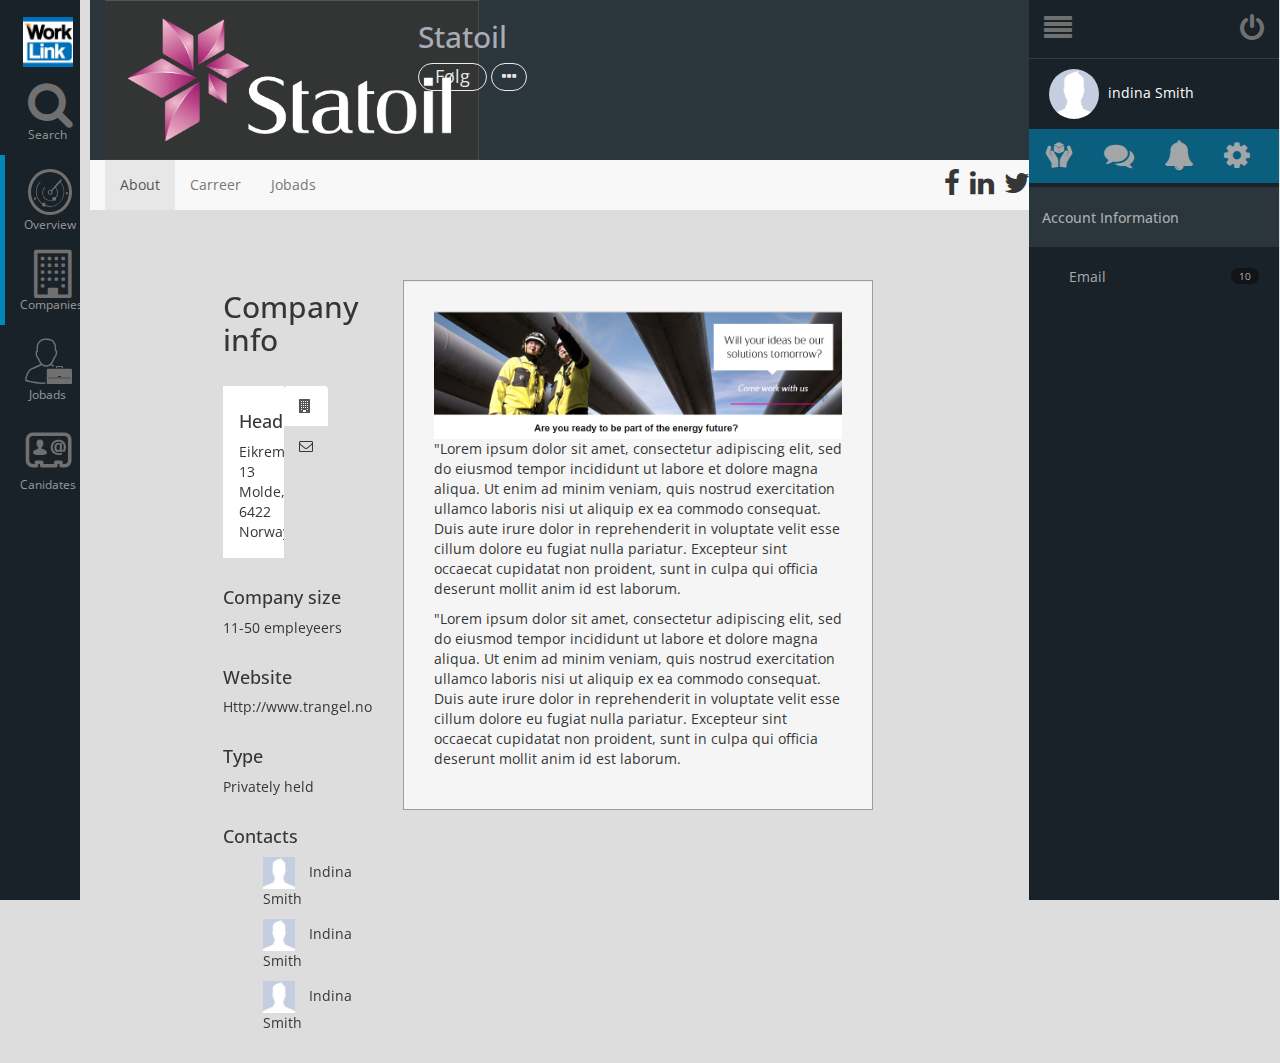
==== commit 6f9b88eb: "hhh" ====
--- a/src/wl-indisstyle/wl-indisstyle/index.html
+++ b/src/wl-indisstyle/wl-indisstyle/index.html
@@ -41,17 +41,17 @@
                 <i class="fa fa-power-off fa-2x" style="padding:15px;float:right;color: #707070;"></i>
 
             </div>
-       
+
 
             <div style="padding: 10px 0px 15px 20px;">
-            <img src="Image/profileimage.jpg" class="img-circle" style="
+                <img src="Image/profileimage.jpg" class="img-circle" style="
     width: 50px;
 " />
-      
-
-
-            <span style="color:#fff;margin-left:5px">indina Smith</span>  
-                </div>
+
+
+
+                <span style="color:#fff;margin-left:5px">indina Smith</span>
+            </div>
 
 
             <div class="user-info-block" style="position: relative;
@@ -156,7 +156,7 @@
                 <li class="center">
                     <a href="#">
                         <i class="fa fa-search fa-2x" style="height:65px;font-size:48px;line-height:60px;color:#707070;margin-left: -10px;"></i>
-                        <p class="wl-menu-name">Search</p> 
+                        <p class="wl-menu-name">Search</p>
 
                     </a>
 
@@ -172,6 +172,15 @@
                     </a>
 
                 </li>
+
+
+                <li class="center">
+                    <a href="#" style="border-left: 5px solid #0086b7;">
+                        <i class="fa fa-building-o fa-2x" style="height:65px;font-size:48px;line-height:60px;color:#707070;margin-left: -10px;"></i>
+                        <p class="wl-menu-name">Companies</p>
+                    </a>
+
+                </li>
                 <li class="center">
                     <a href="#">
                         <i class=" wl-menu icon-jobads2"></i>
@@ -199,251 +208,192 @@
 
 
 
-    <div id="page-content-wrapper">
-        <!--class="avdeling-wrapper "-->
-
-        <div class="row">
-            <div class="col-md-3" style="margin-right:20px;padding-right:60px;">
-
-
-                <div class="" style="background: #D4D4D4;border-right:1px solid #B9B9B9;">
-                    <form class="form-horizontal" style="
-    padding: 30px;
+    <div id="page-content-wrapper " style="margin-left:90px;margin-right:250px">
+
+
+        <div class="container-fluid">
+            <div class="row banner">
+
+
+
+                <div class="col-lg-4">
+
+
+                    <img src="Image/Statoil%20Horizontal%2025_darkbackground.png" style="
+    height: 160px;
+" />
+
+
+
+                </div>
+
+
+
+
+                <div class="col-lg-8">
+
+                    <h2>Statoil</h2>
+
+
+                    <!--<button type="button" class="btn btn-spotify btn-primary" style="
+                        border-radius: 30px;
+                    ">
+                                            Føløg
+                                        </button>-->
+                    <button type="button" class="btn btn-spotify btn-outline " style="
+                border-radius: 30px;
+            ">
+                        Følg
+                    </button>
+
+
+                    <button type="button" class="btn btn-spotify btn-outline btn-round" style="
+                border-radius: 30px;
+            ">
+                        <i class="fa fa-ellipsis-h"></i>
+                    </button>
+
+                </div>
+                <!--<a href="#menu-toggle" class="btn btn-default" id="menu-toggle">Toggle Menu</a>-->
+
+            </div>
+
+
+
+
+            <div class="row">
+                <!-- Static navbar -->
+                <nav class="navbar navbar-default">
+
+                    <div class="navbar-header">
+                        <button type="button" class="navbar-toggle collapsed" data-toggle="collapse" data-target="#navbar" aria-expanded="false" aria-controls="navbar">
+                            <span class="sr-only">Toggle navigation</span>
+                            <span class="icon-bar"></span>
+                            <span class="icon-bar"></span>
+                            <span class="icon-bar"></span>
+                        </button>
+
+                    </div>
+                    <div id="navbar" class="navbar-collapse collapse">
+                        <ul class="nav navbar-nav">
+
+
+                            <li class="active"><a href="#">About</a></li>
+                            <li><a href="#">Carreer</a></li>
+
+                            <li><a href="#">Jobads</a></li>
+
+
+                        </ul><div style="float:right;">
+
+
+ 
+</div>
+                        <ul class="nav navbar-nav navbar-right" style="
+    padding-top: 10px;
 ">
-                        <fieldset>
-
-                            <!-- Form Name -->
-                            <h4>Søk</h4>
-
-                            <!-- Multiple Radios -->
-                            <div class="form-group">
-
-                                <div class="col-md-4">
-                                    <div class="radio">
-                                        <label for="radios-0">
-                                            <input type="radio" name="radios" id="radios-0" value="1" checked="checked">
-                                            Allestillinger
-                                        </label>
+                            <li><i class="fa fa-margin-r fa-2x fa-facebook"></i></li>
+                            <li><i class="fa fa-margin-r fa-2x fa-linkedin"></i></li>
+                            <li><i class="fa fa-2x fa-twitter"></i></li>
+
+                        </ul>
+                    </div>
+                  
+
+
+
+                </nav>
+
+
+            </div>
+
+
+            <div class="row" style="margin-top:40px;">
+
+                <div class="col-lg-1"></div>
+                <div class="col-lg-3">
+
+
+                    <!-- /tabbable -->
+                    <ul class="company-info">
+                        <li><h2>Company info</h2></li>
+
+
+
+
+                        <li ng-init="vm.isVisitAddressVisible = true">
+                            <div class="tabs-left" style="margin-right:60px">
+                                <ul class="nav nav-tabs">
+                                    <li ng-class="{active:vm.isVisitAddressVisible}"><a href="" ng-click="vm.isVisitAddressVisible=true"><i class="fa fa-building"></i></a></li>
+                                    <li ng-class="{active:!vm.isVisitAddressVisible}"><a href="" ng-click="vm.isVisitAddressVisible=false"><i class="fa fa-envelope-o"></i></a></li>
+
+                                </ul>
+                                <div class="tab-content2">
+                                    <div style="background:white" ng-show="vm.isVisitAddressVisible" class="tab-pane">
+                                        <h4>Headquarters</h4>
+                                        Eikremsvingen 13 <br /> Molde, 6422 Norway
+
+
                                     </div>
-                                    <div class="radio">
-                                        <label for="radios-1">
-                                            <input type="radio" name="radios" id="radios-1" value="2">
-                                            Lederstillinger
-                                        </label>
+                                    <div style="background:white" ng-hide="vm.isVisitAddressVisible" class=" tab-pane">
+                                        <h3>What's your Favorite?</h3>
+
                                     </div>
-                                    <div class="radio">
-                                        <label for="radios-2">
-                                            <input type="radio" name="radios" id="radios-2" value="3">
-                                            Deltidsstillinger
-                                        </label>
-                                    </div>
-                                </div>
-                            </div>
-
-                            <!-- Password input-->
-                            <div class="form-group">
-
-                                <div >
-                                    <input id="passwordinput" name="passwordinput" type="password" placeholder="Ord i annonsen" style="
-    width: 100%;
-" class="form-control input-md">
-
-                                </div>
-                            </div>
-
-
-
-
-
-
-
-
-
-
-
-
-
-
-
-
-
-
-
-
-
-
-
-
-
-
-
-
-                        </fieldset>
-                    </form>
-
-
-                    <ul class="mtree bubba" style="opacity:1;">
-
-
-                        <!--<li class="search">
-                    <a href="#">Område</a>
-
-                    <ul>
-                        <li>
-                            <div class="radio">
-                                <label for="radios-0">
-                                    <input type="radio" name="radios" id="radios-0" value="1" checked="checked">
-                                    Allestillinger
-                                </label>
-                            </div>
-
-                        </li>
-                        <li>
-                            <div class="radio">
-                                <label for="radios-0">
-                                    <input type="radio" name="radios" id="radios-0" value="1" checked="checked">
-                                    Allestillinger
-                                </label>
+
+                                </div><!-- /tab-content -->
                             </div>
                         </li>
                         <li>
-                            <div class="radio">
-                                <label for="radios-0">
-                                    <input type="radio" name="radios" id="radios-0" value="1" checked="checked">
-                                    Allestillinger
-                                </label>
-                            </div>
+
+
+                            <h4>Company size</h4>
+
+
+                            11-50 empleyeers
                         </li>
 
-                    </ul>
-
-                </li>-->
-                        <li style="border-top: 1px solid #B9B9B9;">
-                            <a href="#">Stilling</a>
-
-                            <ul>
-                                <li>
-                                    <div class="radio">
-                                        <label for="radios-0">
-                                            <input type="radio" name="radios" id="radios-0" value="1" checked="checked">
-                                            Allestillinger
-                                        </label>
-                                    </div>
-
-                                </li>
-                                <li>
-                                    <div class="radio">
-                                        <label for="radios-0">
-                                            <input type="radio" name="radios" id="radios-0" value="1" checked="checked">
-                                            Allestillinger
-                                        </label>
-                                    </div>
-                                </li>
-                                <li>
-                                    <div class="radio">
-                                        <label for="radios-0">
-                                            <input type="radio" name="radios" id="radios-0" value="1" checked="checked">
-                                            Allestillinger
-                                        </label>
-                                    </div>
-                                </li>
-
-                            </ul>
-
-
                         <li>
-                            <a href="#">Bransje</a>
-
-                            <ul>
-                                <li>
-                                    <div class="radio">
-                                        <label for="radios-0">
-                                            <input type="radio" name="radios" id="radios-0" value="1" checked="checked">
-                                            Allestillinger
-                                        </label>
-                                    </div>
-
-                                </li>
-                                <li>
-                                    <div class="radio">
-                                        <label for="radios-0">
-                                            <input type="radio" name="radios" id="radios-0" value="1" checked="checked">
-                                            Allestillinger
-                                        </label>
-                                    </div>
-                                </li>
-                                <li>
-                                    <div class="radio">
-                                        <label for="radios-0">
-                                            <input type="radio" name="radios" id="radios-0" value="1" checked="checked">
-                                            Allestillinger
-                                        </label>
-                                    </div>
-                                </li>
-
-                            </ul>
-
+                            <h4>Website</h4>
+                            Http://www.trangel.no
                         </li>
                         <li>
-                            <a href="#">Ansettelsesform</a><ul>
+                            <h4>Type</h4>
+
+
+                            Privately held
+
+                        <li>
+                            <h4>Contacts</h4>
+                            <ul>
+                                <li style="margin-bottom:10px">
+                                    <img style="max-width: 32px;
+height: 32px;;margin-top: 0px;margin-right: 10px;" src="Image/profileimage.jpg" />
+                                    <span>Indina Smith</span>
+                                </li>
+
+
+                                <li style="margin-bottom:10px">
+                                    <img style="max-width: 32px;
+height: 32px;;margin-top: 0px;margin-right: 10px;" src="Image/profileimage.jpg" />
+                                    <span>Indina Smith</span>
+                                </li>
+
+
                                 <li>
-                                    <a href="#">Analyse</a>
-
+                                    <img style="max-width: 32px;
+height: 32px;;margin-top: 0px;margin-right: 10px;" src="Image/profileimage.jpg" />
+                                    <span>Indina Smith</span>
                                 </li>
-                                <li><a href="#">Sarkitektur og planlegging</a></li>
-                                <li><a href="#">Arkivar og bibliotekar (0)</a></li>
-                                <li><a href="#">Brannvern (0)</a></li>
-                                <li><a href="#">Sarkitektur og planlegging</a></li>
                             </ul>
+
+
                         </li>
+
+
                         <li>
-                            <a href="#">Heltid/deltid</a><ul>
-                                <li>
-                                    <a href="#">Analyse</a>
-
-                                </li>
-                                <li><a href="#">Sarkitektur og planlegging</a></li>
-                                <li><a href="#">Arkivar og bibliotekar (0)</a></li>
-                                <li><a href="#">Brannvern (0)</a></li>
-                                <li><a href="#">Sarkitektur og planlegging</a></li>
-                            </ul>
+
                         </li>
-                        <li>
-                            <a href="#">Sektor</a>
-                            <ul>
-                                <li>
-                                    <div class="radio">
-                                        <label for="radios-0">
-                                            <input type="radio" name="radios" id="radios-0" value="1" checked="checked">
-                                            Allestillinger
-                                        </label>
-                                    </div>
-
-                                </li>
-                                <li>
-                                    <div class="radio">
-                                        <label for="radios-0">
-                                            <input type="radio" name="radios" id="radios-0" value="1" checked="checked">
-                                            Allestillinger
-                                        </label>
-                                    </div>
-                                </li>
-                                <li>
-                                    <div class="radio">
-                                        <label for="radios-0">
-                                            <input type="radio" name="radios" id="radios-0" value="1" checked="checked">
-                                            Allestillinger
-                                        </label>
-                                    </div>
-                                </li>
-
-                            </ul>
-
-                        </li>
-
-                        <li><a href="#">Lederkategori</a></li>
-                        <li><a href="#">Søknadsfrist</a></li>
-                        <li><a href="#">Publisert</a></li>
+
                     </ul>
 
 
@@ -452,481 +402,71 @@
 
 
 
-
-
-
-
-
-
-
-
-                </div>
-
-            </div>
-
-
-
-            <div class="row hide">
-                <div class="col-md-2">
-
-                </div>
-
-
-
-
-
-
-                <div class="col-md-18 well" style="margin-top:60px;">
-
-
-
-
-
-                    <div class="col-md-8">
-
-                        <div class="col-md-2">
-
-
-                            <img class="img-circle" src="Image/profileimage.jpg" alt="" style="width:100%;max-height:75px;max-width:75px;margin-top:10px;" />
-
-
-                        </div>
-
-                        <div class="col-md-10">
-                            <h3>Indina smith</h3>
-                            <span>Programmerer | </span>
-                            <span>Oslo, Nordsrand</span>
-                        </div>
-
-                        <div class="col-md-12" style="padding-top:5px;">
-                            <div style="margin-bottom:15px;margin-top:10px">
-                                <span class="label tag label-info">Info</span><span class="label tag label-info">Info</span><span class="label tag label-info">Info</span><span class=" tag label label-info">Info</span>
-                                <span class="label tag label-info">Info</span><span class="label tag label-info">Info</span><span class="label tag label-info">Info</span><span class=" tag label label-info">Info</span>
-
-                            </div>
-                        </div>
+                </div>
+                <div class="col-lg-6 ">
+
+
+
+
+                    <div class="row well" style="padding:30px;margin-top:10px;">
+                        <img src="Image/banner-company.png" class="img-responsive" />
+
+
+
+
+                        <p>"Lorem ipsum dolor sit amet, consectetur adipiscing elit, sed do eiusmod tempor incididunt ut labore et dolore magna aliqua. Ut enim ad minim veniam, quis nostrud exercitation ullamco laboris nisi ut aliquip ex ea commodo consequat. Duis aute irure dolor in reprehenderit in voluptate velit esse cillum dolore eu fugiat nulla pariatur. Excepteur sint occaecat cupidatat non proident, sunt in culpa qui officia deserunt mollit anim id est laborum.</p>
+
+                        <p>"Lorem ipsum dolor sit amet, consectetur adipiscing elit, sed do eiusmod tempor incididunt ut labore et dolore magna aliqua. Ut enim ad minim veniam, quis nostrud exercitation ullamco laboris nisi ut aliquip ex ea commodo consequat. Duis aute irure dolor in reprehenderit in voluptate velit esse cillum dolore eu fugiat nulla pariatur. Excepteur sint occaecat cupidatat non proident, sunt in culpa qui officia deserunt mollit anim id est laborum.</p>
+
+
+
                     </div>
-                    <div class="col-md-4">
-                        <table style="font-size: 12px; margin:20px 15px">
-                            <tbody>
-                                <tr>
-                                    <td>Status:</td>
-                                    <td><strong class="ng-binding">Arbeid</strong></td>
-                                </tr>
-                                <tr>
-                                    <td>Postet:</td>
-                                    <td>
-                                        <strong ng-hide="job.isDeadlineAsap" class="ng-binding ng-hide"></strong>
-                                        <strong ng-show="job.isDeadlineAsap" class="">New</strong>
-                                    </td>
-                                </tr>
-                                <tr>
-                                    <td>Stillingstype:</td>
-                                    <td><strong class="ng-binding">Fast</strong></td>
-                                </tr>
-                                <tr>
-                                    <td>Frist:</td>
-                                    <td>
-                                        <strong ng-hide="job.isDeadlineAsap" class="ng-binding ng-hide"></strong>
-                                        <strong ng-show="job.isDeadlineAsap" class="">Snarest</strong>
-                                    </td>
-                                </tr>
-                            </tbody>
-                        </table>
-                    </div>
-
-
-                </div>
-
-
-
-
-
-
-
-
-
-
-
-
-
-
-
-
-                <div class="col-md-1">
-
-                </div>
-            </div>
-
-
-
-
-            <div class="row wrapper border-bottom white-bg page-heading hide" style="margin-bottom:60px;">
-                <div class="col-lg-8">
-                    <h2>My jobads</h2>
-                    <ol class="breadcrumb">
-                        <li>
-                            <a href="index.html">Home</a>
-                        </li>
-                        <li>
-                            I en avdeling
-                        </li>
-                        <li class="active">
-                            <strong>Avdeling</strong>
-                        </li>
-                    </ol>
-                </div>
-                <div class="col-lg-4">
-                    <div class="title-action">
-
-                        <a href="#" class="btn btn-white">
-
-                            <i class="fa fa-list fa-2x"></i>
-                        </a>
-                        <a href="invoice_print.html" target="_blank" class="btn btn-primary">
-                            <i class="fa fa-building"></i>
-                            New jobads
-                        </a>
-                    </div>
-                </div>
-
-
-
-
-
-
-
-
-
-
-
-
-            </div>
-
-
-
-
-            <div class="row hide">
-                <div class="col-md-2">
-
-                </div>
-
-
-
-
-
-
-                <div class="col-md-8 well" style="margin-top:60px;">
-
-
-
-
-
-                    <div class="col-md-8">
-
-                        <div class="col-md-2">
-
-                            <img src="Image/statoil.jpg" style="width:100%;max-height:75px;max-width:75px;margin-top:20px;" />
-
-
-
-                        </div>
-
-                        <div class="col-md-10">
-                            <h3 style="margin-top:30px;">Programmerer</h3>
-
-
-
-
-
-                            <h4>Statoil</h4>
-
-
-
-                            <div style="
-   position: absolute;
-top: 120px;
-left: 470px;
-">
-                                <i class="fa fa-user fa-margin-r"></i>
-                                <i class="fa fa-margin-r fa-comment"></i>
-
-                                <i class="fa fa-margin-r  fa-pencil-square"></i>
-
-                                <i class="fa  fa-margin-r fa-ellipsis-h"></i>
-                            </div>
-                        </div>
-
-
-                    </div>
-                    <div class="col-md-4" style="
-    background: #1587B1;
-    color: #fff;height: 150px;
-">
-                        <table style="font-size: 12px; ">
-                            <tbody>
-                                <tr>
-                                    <td style="padding-right:20px;"><h2>Lagret</h2></td>
-
-                                </tr>
-                                <tr>
-                                    <td>Utløper om:</td>
-                                    <td>
-
-                                        <strong class="">21 dager</strong>
-                                    </td>
-                                </tr>
-                                <tr>
-                                    <td>Status:</td>
-                                    <td><strong class="ng-binding">Intervjufasen</strong></td>
-                                </tr>
-
-                            </tbody>
-                        </table>
-
-                    </div>
-
-
-                </div>
-
-
-
-
-
-
-
-
-
-
-
-
-
-
-
-
-
-                <div class="col-md-1">
-
-                </div>
-            </div>
-
-
-
-            <div class="row hide">
-                <div class="col-md-2">
-
-                </div>
-
-
-
-
-
-
-                <div class="col-md-8 well" style="margin-top:60px;">
-
-
-
-
-
-                    <div class="col-md-8">
-
-                        <div class="col-md-2">
-
-                            <img src="Image/statoil.jpg" style="width:100%;max-height:75px;max-width:75px;margin-top:20px;" />
-
-
-
-                        </div>
-
-                        <div class="col-md-10">
-                            <h3 style="margin-top:30px;">Programmerer</h3>
-
-
-
-
-
-                            <h4>Statoil</h4>
-
-
-
-                            <div style="
-   position: absolute;
-top: 120px;
-left: 470px;
-">
-                                <i class="fa fa-user fa-margin-r"></i>
-                                <i class="fa fa-margin-r fa-comment"></i>
-
-                                <i class="fa fa-margin-r  fa-pencil-square"></i>
-
-                                <i class="fa  fa-margin-r fa-ellipsis-h"></i>
-                            </div>
-                        </div>
-
-
-                    </div>
-                    <div class="col-md-4" style="
-    background: #1587B1;
-    color: #fff;height: 150px;
-">
-                        <table style="font-size: 12px; ">
-                            <tbody>
-                                <tr>
-                                    <td style="padding-right:20px;"><h2>Søkt</h2></td>
-
-                                </tr>
-                                <tr>
-                                    <td>Utløper om:</td>
-                                    <td>
-
-                                        <strong class="">21 dager</strong>
-                                    </td>
-                                </tr>
-                                <tr>
-                                    <td>Status:</td>
-                                    <td><strong class="ng-binding">Intervjufasen</strong></td>
-                                </tr>
-
-                            </tbody>
-                        </table>
-
-                    </div>
-
-
-                </div>
-
-
-
-
-
-
-
-
-
-
-
-
-
-
-
-
-
-                <div class="col-md-1">
-
-                </div>
-            </div>
-
-
-
-
-
-
-
-            <div class="col-md-8">
-
-
-                <form class="form-horizontal">
-                    <fieldset>
-
-                        <!-- Form Name -->
-                        <!-- Select Basic -->
-
-
-
-                        <div class="form-group " style="float:right;padding-top:30px;margin-bottom:60px;">
-
-                          
-                                <select id="" name="" class="form-control">
-                                    <option value="1">Mest relevant</option>
-                                    <option value="2">Publisert</option>
-                                    <option value="3">Arbeidsgiver</option>
-                                    <option value="4">Sted</option>
-                                </select>
-                            </div>
-                      
-
-                    </fieldset>
-                </form>
-
-
-            </div>
-   
-
-
-
-
-            <div class="col-md-8 well" style="">
-
-
-
-
-                <div class="col-md-2">
-                    <img src="Image/telenor_400_400_black.jpg" alt="" style="width:100%;max-height:200px;max-width:100%;padding: 20px 10px 10px 5px;" />
-                </div>
-                <div class="col-md-7">
-
-                    <h3 style="margin-top:10px;">Tilte</h3>
-                    <span>Bedrift | </span>
-                    <span>Oslo, Nordsrand</span>
-                    <p class="small">Lorem ipsum dolor sit amet, consectetur adipiscing elit, sed do eiusmod tempor incididunt ut labore et dolore magna aliqua. Ut enim ad minim veniam, quis nostrud exercitation ullamco laboris nisi ut aliquip ex ea commodo consequat. Duis aute irure dolor in reprehenderit in voluptate velit esse cillum dolore eu fugiat nulla pariatur. Excepteur sint occaecat cupidatat non </p>
-                    <div style="margin-bottom:10px;">
-                        <span class="label tag label-info">Info</span><span class="label tag label-info">Info</span><span class="label tag label-info">Info</span><span class=" tag label label-info">Info</span>
-
-                    </div>
-
-
-                </div>
-
-                <div class="col-md-3">
-                    <table style="font-size: 12px; margin:20px 15px" cellpadding="10">
-                        <tbody>
-                            <tr>
-                                <td>Ant stillinger:</td>
-                                <td><strong class="ng-binding">1</strong></td>
-                            </tr>
-                            <tr>
-                                <td>Number of positions:</td>
-                                <td><strong class="ng-binding">3</strong></td>
-                            </tr>
-
-                            <tr>
-                                <td>Stillingstype:</td>
-                                <td><strong class="ng-binding">Fast</strong></td>
-                            </tr>
-                            <tr>
-                                <td>Frist:</td>
-                                <td>
-                                    <strong ng-hide="job.isDeadlineAsap" class="ng-binding ng-hide"></strong>
-                                    <strong ng-show="job.isDeadlineAsap" class="">Snarest</strong>
-                                </td>
-                            </tr>
-                        </tbody>
-                    </table>
-                </div>
-
-
-            </div>
-
-
-
-
-
-
-
-
-
-
-
-
-
-
-
-
-            <div class="col-md-1">
-
-            </div>
+
+
+
+                </div>
+
+
+                <div class="col-lg-2"></div>
+            </div>
+
         </div>
 
+
+
+
+
+
+
+
+
+
+    </div>
+
+
+
+
+
+
+
+
+
+
+
+
+
+
+
+
+
+
+
+
+
+
+
+
+    <!--class="avdeling-wrapper "-->
     <!--<form class="form-horizontal">
         <fieldset>
 
--- a/src/wl-indisstyle/wl-indisstyle/dash.css
+++ b/src/wl-indisstyle/wl-indisstyle/dash.css
@@ -1,4 +1,4 @@
-@import url(http://fonts.googleapis.com/css?family=Open+Sans:400,600,700,800);
+﻿@import url(http://fonts.googleapis.com/css?family=Open+Sans:400,600,700,800);
 /*!
  * Start Bootstrap - Simple Sidebar HTML Template (http://startbootstrap.com)
  * Code licensed under the Apache License v2.0.
@@ -1029,4 +1029,354 @@
 .list-group .list-group-item span {
   line-height: 11px;
 }
+.well-indis {
+  border-radius: 3px;
+  margin-bottom: 20px;
+  color: #fff;
+  overflow: hidden;
+  background-color: #0086b7;
+  margin: 10px;
+  width: 31%;
+}
+.panel {
+  border: none;
+  -webkit-box-shadow: none;
+  box-shadow: none;
+  -webkit-border-radius: 3px;
+  -moz-border-radius: 3px;
+  border-radius: 3px;
+  margin: 10px;
+}
+.panel.panel-no-rounded-corner .panel-body,
+.panel.panel-no-rounded-corner .panel-footer,
+.panel.panel-no-rounded-corner .panel-heading {
+  -webkit-border-radius: 0!important;
+  -moz-border-radius: 0!important;
+  border-radius: 0 !important;
+}
+.panel-heading {
+  padding: 10px 15px;
+  border: none;
+}
+.panel-heading + .slimScrollDiv,
+.panel-heading + .table {
+  border-top: 1px solid #eeeeee;
+}
+.panel-heading-btn {
+  float: right;
+}
+.panel-heading-btn > a {
+  margin-left: 8px;
+}
+.panel-heading .btn-group .btn {
+  margin-top: -7px;
+}
+.panel-heading .btn-group .btn.btn-sm {
+  margin-top: -5px;
+}
+.panel-heading .btn-group .btn.btn-xs {
+  margin-top: -1px;
+}
+.panel-heading .label.pull-left,
+.panel-heading .label.pull-right {
+  line-height: 15px;
+}
+.panel-heading .progress.pull-left,
+.panel-heading .progress.pull-right {
+  width: 40%;
+  min-width: 120px;
+}
+.panel-heading + .alert {
+  margin-bottom: 0;
+  -webkit-border-radius: 0;
+  -moz-border-radius: 0;
+  border-radius: 0;
+}
+.panel-with-tabs.panel-default .panel-heading {
+  background: #c1ccd1;
+  color: #333333;
+}
+.panel-heading .nav-tabs {
+  margin-top: -10px;
+  margin-right: -15px;
+}
+.panel-heading .nav-tabs > li > a {
+  padding: 10px 15px;
+  line-height: 20px;
+}
+.panel-title {
+  line-height: 20px;
+  font-size: 12px;
+}
+.panel-title .accordion-toggle {
+  margin: -10px -15px;
+  padding: 10px 15px;
+}
+.panel-title .accordion-toggle.accordion-toggle-styled .fa:before {
+  content: '\f056';
+}
+.panel-title .accordion-toggle.accordion-toggle-styled.collapsed .fa:before {
+  content: '\f055';
+}
+.panel-title .pull-right {
+  line-height: 20px;
+}
+.panel-toolbar {
+  border-top: 1px solid #eee;
+  border-bottom: 1px solid #eee;
+  padding: 10px 15px;
+  background: #ffffff;
+}
+.panel-toolbar + .form-control {
+  margin: -1px 0 0;
+  border-right: none;
+  border-left: none;
+}
+.panel-group .panel {
+  -webkit-border-radius: 3px;
+  -moz-border-radius: 3px;
+  border-radius: 3px;
+}
+.form-control + .panel-footer {
+  border-top: none;
+}
+.panel-body {
+  padding: 15px;
+}
+.panel-body.no-border {
+  border: none !important;
+}
+.panel-body.no-padding,
+.panel-body.panel-form,
+.panel-body.panel-full-width,
+.panel-body.panel-table {
+  padding: 0 !important;
+}
+.panel-body.with-table > .table {
+  border: 0;
+  margin: 0;
+}
+.panel-body.with-table > .table tr:last-child td,
+.panel-body.with-table > .table tr:last-child th {
+  border-bottom: 0;
+}
+.panel-default > .panel-heading + .panel-collapse .panel-body {
+  border-top: 1px solid #eeeeee;
+}
+.panel-footer {
+  background: #fff;
+  border-top: 1px solid #eeeeee;
+}
+.panel .tab-content {
+  -webkit-border-radius: 0 0 3px 3px;
+  -moz-border-radius: 0 0 3px 3px;
+  border-radius: 0 0 3px 3px;
+}
+.panel-default > .panel-heading {
+  background: #fafafa;
+}
+.panel-danger > .panel-heading,
+.panel-info > .panel-heading,
+.panel-inverse > .panel-heading,
+.panel-primary > .panel-heading,
+.panel-success > .panel-heading,
+.panel-warning > .panel-heading {
+  color: #ffffff;
+}
+.panel-inverse > .panel-heading {
+  background: #242a30;
+}
+.panel-success > .panel-heading {
+  background: #008a8a;
+}
+.panel-warning > .panel-heading {
+  background: #c47d15;
+}
+.panel-danger > .panel-heading {
+  background: #cc4946;
+}
+.panel-primary > .panel-heading {
+  background: #2a72b5;
+}
+.panel-info > .panel-heading {
+  background: #3a92ab;
+}
+.panel.panel-expand {
+  position: fixed;
+  top: 0;
+  left: 0;
+  right: 0;
+  bottom: 0;
+  margin: 0;
+  overflow: hidden;
+  z-index: 1080;
+}
+.panel-expand .height-full,
+.panel-expand .height-lg,
+.panel-expand .height-md,
+.panel-expand .height-sm,
+.panel-expand .height-xs {
+  height: 100% !important;
+}
+.stats-progress {
+  background: url(../img/transparent/black-0.2.png);
+  background: rgba(0, 0, 0, 0.2);
+  height: 2px;
+  margin: 0 -15px 12px;
+}
+.stats-progress .progress-bar2 {
+  background: #fff;
+}
+.progress-bar2 {
+  float: left;
+  width: 0;
+  height: 100%;
+  font-size: 12px;
+  line-height: 20px;
+  color: #fff;
+  text-align: center;
+  background-color: #337ab7;
+  -webkit-box-shadow: inset 0 -1px 0 rgba(0, 0, 0, 0.15);
+  box-shadow: inset 0 -1px 0 rgba(0, 0, 0, 0.15);
+  -webkit-transition: width .6s ease;
+  -o-transition: width .6s ease;
+  transition: width .6s ease;
+}
+.widget {
+  border-radius: 3px;
+  margin-bottom: 20px;
+  color: #fff;
+  padding: 15px;
+  overflow: hidden;
+}
+.widget.widget-stats {
+  position: relative;
+}
+.widget-stats .stats-info h4 {
+  font-size: 12px;
+  margin: 5px 0;
+  color: #ffffff;
+}
+.widget-stats .stats-icon {
+  font-size: 42px;
+  height: 56px;
+  width: 56px;
+  text-align: center;
+  line-height: 56px;
+  margin-left: 15px;
+  color: #fff;
+  position: absolute;
+  right: 15px;
+  top: 15px;
+  opacity: .2;
+  filter: alpha(opacity=20);
+}
+.widget-stats .stats-info p {
+  font-size: 24px;
+  font-weight: 300;
+  margin-bottom: 0;
+}
+.widget-stats .stats-link a {
+  display: block;
+  margin: 15px -15px -15px;
+  padding: 7px 15px;
+  background: url(../img/transparent/black-0.4.png);
+  background: rgba(0, 0, 0, 0.4);
+  text-align: right;
+  color: #ddd;
+  font-weight: 300;
+  text-decoration: none;
+}
+.widget-stats .stats-link a:focus,
+.widget-stats .stats-link a:hover {
+  background: url(../img/transparent/black-0.6.png);
+  background: rgba(0, 0, 0, 0.6);
+  color: #ffffff;
+}
+.widget-stats .stats-icon.stats-icon-lg {
+  font-size: 52px;
+  top: 12px;
+  right: 21px;
+}
+.widget-stats .stats-title {
+  position: relative;
+  line-height: 1.1;
+  font-size: 12px;
+  margin: 2px 0 7px;
+}
+.widget-stats .stats-desc,
+.widget-stats .stats-title {
+  color: #fff;
+  color: rgba(255, 255, 255, 0.6);
+}
+.widget-stats .stats-desc {
+  font-weight: 300;
+  margin-bottom: 0;
+}
+.widget-stats .stats-number {
+  font-size: 24px;
+  font-weight: 300;
+  margin-bottom: 10px;
+}
+.widget-stats .stats-progress {
+  background: url(../img/transparent/black-0.2.png);
+  background: rgba(0, 0, 0, 0.2);
+  height: 2px;
+  margin: 0 -15px 12px;
+}
+.widget-stats .stats-progress .progress-bar {
+  background: #ffffff;
+}
+.bg-blue {
+  background: #0086b7!important;
+}
+.list-group-item.list-group-item-inverse {
+  background: #2d353c;
+  border-color: #242a30;
+  color: #fff;
+  font-weight: 300;
+}
+.list-group-item.list-group-item-inverse .badge-inverse,
+.list-group-item.list-group-item-inverse .label-inverse {
+  background: #242a30;
+  background: rgba(0, 0, 0, 0.4);
+}
+.list-group-item.list-group-item-inverse:focus,
+.list-group-item.list-group-item-inverse:hover {
+  color: #fff;
+  background: #282f35;
+}
+.media .media-object {
+  width: 128px;
+}
+.media.media-lg .media-object {
+  width: 256px;
+}
+.media.media-sm .media-object {
+  width: 64px;
+}
+.media.media-xs .media-object {
+  width: 32px;
+}
+.media > .media-left,
+.media > .pull-left {
+  padding-right: 15px;
+}
+.media > .media-right,
+.media > .pull-right {
+  padding-left: 15px;
+}
+.media a:not(.btn).media-heading:focus,
+.media a:not(.btn).media-heading:hover,
+.media a:not(.btn):focus,
+.media a:not(.btn):focus .media-heading,
+.media a:not(.btn):hover,
+.media a:not(.btn):hover .media-heading {
+  color: #242a30;
+  text-decoration: none;
+}
+.media-list.media-list-with-divider > li + li {
+  border-top: 1px solid #eee;
+  padding-top: 20px;
+}
 /*# sourceMappingURL=dash.css.map */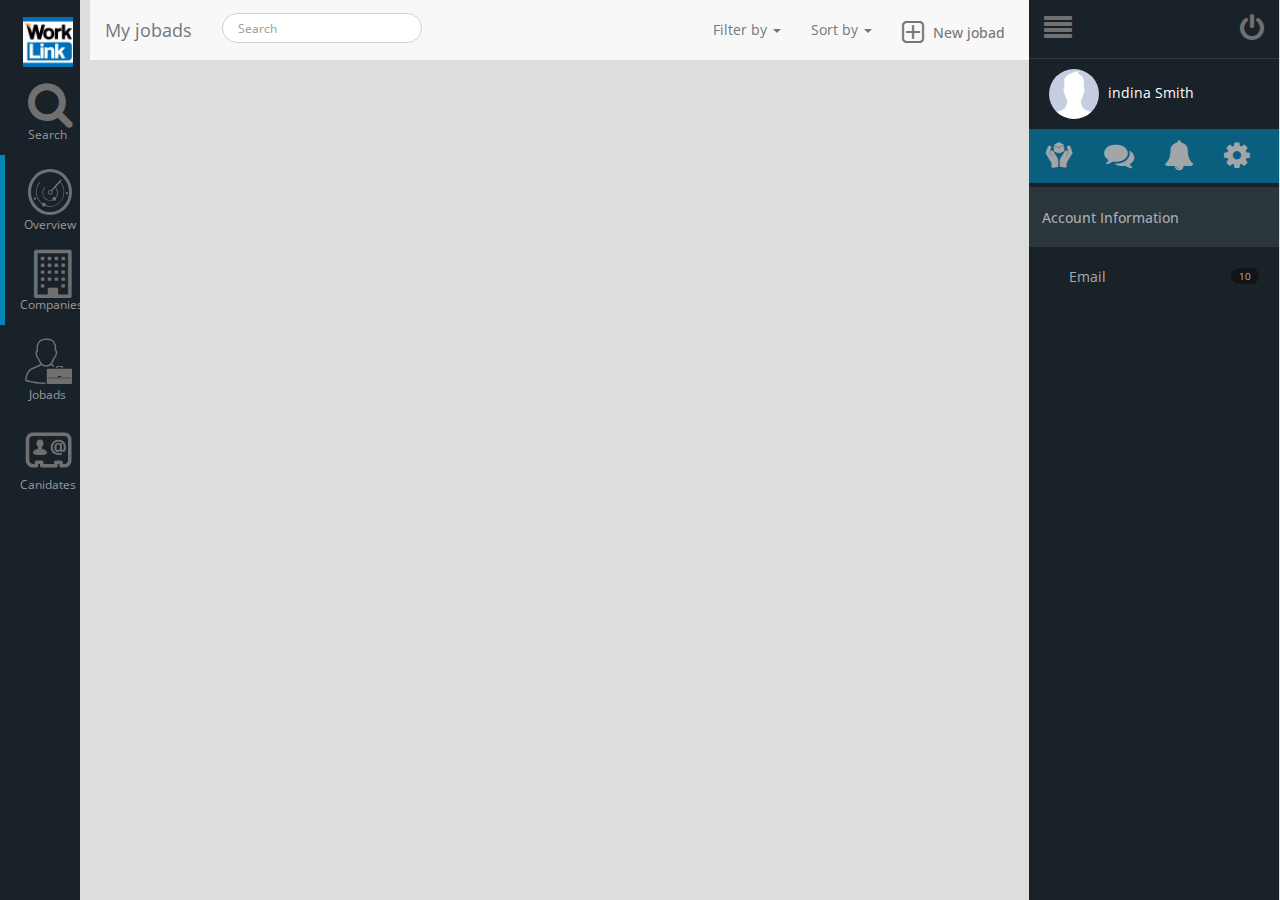
==== commit 4b94943c: "navbar-jobadslisting" ====
--- a/src/wl-indisstyle/wl-indisstyle/index.html
+++ b/src/wl-indisstyle/wl-indisstyle/index.html
@@ -211,60 +211,647 @@
     <div id="page-content-wrapper " style="margin-left:90px;margin-right:250px">
 
 
-        <div class="container-fluid">
-            <div class="row banner">
-
-
-
-                <div class="col-lg-4">
-
-
-                    <img src="Image/Statoil%20Horizontal%2025_darkbackground.png" style="
-    height: 160px;
-" />
+    
+
+
+
+
+
+            <nav class="navbar navbar-default" style="
+    height: 60px;padding-top: 5px;
+">
+                <div class="container-fluid">
+                    <!-- Brand and toggle get grouped for better mobile display -->
+                    <div class="navbar-header">
+                        <button type="button" class="navbar-toggle collapsed" data-toggle="collapse" data-target="#bs-example-navbar-collapse-1">
+                            <span class="sr-only">Toggle navigation</span>
+                            <span class="icon-bar"></span>
+                            <span class="icon-bar"></span>
+                            <span class="icon-bar"></span>
+                        </button>
+                        <a class="navbar-brand" href="#">My jobads</a>
+                    </div>
+
+                    <!-- Collect the nav links, forms, and other content for toggling -->
+                    <div class="collapse navbar-collapse" id="bs-example-navbar-collapse-1">
+
+                        <form class="navbar-form navbar-left" role="search">
+                            <div class="form-group">
+                                <input type="text" class="form-control" placeholder="Search">
+                            </div>
+
+                        </form>
+                        <ul class="nav navbar-nav navbar-right">
+                            <li class="dropdown">
+                                <a href="#" class="dropdown-toggle" data-toggle="dropdown" role="button" aria-expanded="false">Filter by <span class="caret"></span></a>
+                                <ul class="dropdown-menu" role="menu">
+                                    <li><a href="#">Action</a></li>
+                                    <li><a href="#">Another action</a></li>
+                                    <li><a href="#">Something else here</a></li>
+                                    <li class="divider"></li>
+                                    <li><a href="#">Separated link</a></li>
+                                </ul>
+                            </li>
+                            <li class="dropdown">
+                                <a href="#" class="dropdown-toggle" data-toggle="dropdown" role="button" aria-expanded="false">Sort by <span class="caret"></span></a>
+                                <ul class="dropdown-menu" role="menu">
+                                    <li><a href="#">Action</a></li>
+                                    <li><a href="#">Another action</a></li>
+                                    <li><a href="#">Something else here</a></li>
+                                    <li class="divider"></li>
+                                    <li><a href="#">Separated link</a></li>
+                                </ul>
+                            </li>
+
+
+                            <li><a href="#"><i class="fa fa-2x fa-plus-square-o" style="display:inline-block;"></i> <h5 style="display: inline;position: relative;right: -5px;
+top: -5px;">New jobad</h5></a></li>
+                        </ul>
+                    </div><!-- /.navbar-collapse -->
+                </div><!-- /.container-fluid -->
+            </nav>
+
+
+
+
+
+
+
+
+
+
+         
+
+
+
+
+
+        <div class="hide">
+
+            hei
+
+
+
+
+
+
+
+
+
+
+
+
+            <div class="row hide">
+
+                <div class="col-md-8">
+                    <div class="panel panel-inverse" data-sortable-id="index-5">
+                        <div class="panel-heading">
+                            <div class="panel-heading-btn">
+
+                            </div>
+                            <h4 class="panel-title">My applications</h4>
+                        </div>
+
+
+                        <div class="panel-body" style="padding:0">
+
+
+
+
+
+
+
+
+                            <!--<div class="col-md-2">
+                            <img src="Image/telenor_400_400_black.jpg" alt="" style="width: 180%;max-height: 100px;max-width: 100px;padding-top: 15px;margin-left: -18px;" />
+                        </div>-->
+                            <div class="col-md-12">
+
+
+                                <table class="table">
+                                    <thead>
+                                        <tr>
+                                            <th>#</th>
+                                            <th>Username</th>
+                                            <th>Email Address</th>
+                                            <th>Søknad</th>
+                                            <th>Stilling</th>
+                                        </tr>
+                                    </thead>
+                                    <tbody>
+                                        <tr>
+                                            <td><img src="Image/profileimage.jpg" alt="" style="width: 30px;" class="img-circle" /></td>
+                                            <td><h4>Nicky Almera</h4></td>
+                                            <td><h4>nicky@hotmail.com</h4></td>
+                                            <td>
+                                                <button type="button" class="btn btn-primary btn-xs" style="margin-top: 10px;">
+                                                    Søknad
+                                                </button>
+                                            </td>
+
+                                            <td></td>
+
+                                        </tr>
+                                        <tr>
+                                            <td><img src="Image/profileimage.jpg" alt="" style="width: 30px;" class="img-circle" /></td>
+                                            <td><h4>Nicky Almera</h4></td>
+                                            <td><h4>nicky@hotmail.com</h4></td>
+                                            <td>
+                                                <button type="button" class="btn btn-primary btn-xs" style="margin-top: 10px;">
+                                                    Se stilling
+                                                </button>
+                                            </td>
+
+                                        </tr>
+                                        <tr>
+                                            <td><img src="Image/profileimage.jpg" alt="" style="width: 30px;" class="img-circle" /></td>
+                                            <td><h4>Nicky Almera</h4></td>
+                                            <td><h4>nicky@hotmail.com</h4></td>
+                                            <td>
+                                                <button type="button" class="btn btn-primary btn-xs" style="margin-top: 10px;">
+                                                    Se stilling
+                                                </button>
+                                            </td>
+
+                                        </tr>
+                                        <tr>
+                                            <td><img src="Image/profileimage.jpg" alt="" style="width: 30px;" class="img-circle" /></td>
+                                            <td><h4>Nicky Almera</h4></td>
+                                            <td><h4>nicky@hotmail.com</h4></td>
+                                            <td>
+                                                <button type="button" class="btn btn-primary btn-xs" style="margin-top: 10px;">
+                                                    Se stilling
+                                                </button>
+                                            </td>
+
+                                        </tr>
+                                    </tbody>
+                                </table>
+
+
+
+
+
+
+
+                            </div>
+
+
+
+
+
+
+
+
+                        </div>
+
+                    </div>
 
 
 
                 </div>
 
-
-
-
-                <div class="col-lg-8">
-
-                    <h2>Statoil</h2>
-
-
-                    <!--<button type="button" class="btn btn-spotify btn-primary" style="
-                        border-radius: 30px;
-                    ">
-                                            Føløg
-                                        </button>-->
-                    <button type="button" class="btn btn-spotify btn-outline " style="
+                <div class="col-md-8">
+                    <div class="panel panel-inverse" data-sortable-id="index-5">
+                        <div class="panel-heading">
+                            <div class="panel-heading-btn">
+
+                            </div>
+                            <h4 class="panel-title">My applications</h4>
+                        </div>
+                        <div class="panel-body">
+
+
+
+
+                            <div class="col-md-12 " style="border-bottom:1px solid #eeeeee;">
+
+
+
+
+                                <!--<div class="col-md-2">
+                                <img src="Image/telenor_400_400_black.jpg" alt="" style="width: 180%;max-height: 100px;max-width: 100px;padding-top: 15px;margin-left: -18px;" />
+                            </div>-->
+                                <div class="col-md-8">
+
+                                    <h4>Tilte</h4>
+                                    <span>Bedrift | </span>
+                                    <span>Oslo, Nordsrand</span>
+                                    <div style="margin-top:10px;margin-bottom:10px">
+                                        <button type="button" class="btn btn-primary btn-xs">Se min søknad</button>
+                                        <button type="button" class="btn btn-primary btn-xs">Se stilling</button>
+                                    </div>
+
+
+                                </div>
+
+                                <div class="col-md-4">
+                                    <table style="font-size: 12px; margin:20px 15px" cellpadding="10">
+                                        <tbody>
+                                            <tr>
+
+                                                <td><strong class="ng-binding">Recieving</strong></td>
+                                            </tr>
+
+
+                                            <tr>
+
+                                                <td><strong class="ng-binding">3 days left</strong></td>
+                                            </tr>
+
+                                        </tbody>
+                                    </table>
+                                </div>
+
+
+                                <div class="stats-progress progress">
+                                    <div class="progress-bar2" style="width: 70.1%;"></div>
+                                </div>
+
+
+                            </div>
+
+                            <div class="col-md-12 " style="border-bottom:1px solid #eeeeee;">
+
+
+
+
+                                <!--<div class="col-md-2">
+                                <img src="Image/telenor_400_400_black.jpg" alt="" style="width: 180%;max-height: 100px;max-width: 100px;padding-top: 15px;margin-left: -18px;" />
+                            </div>-->
+                                <div class="col-md-8">
+
+                                    <h4>Tilte</h4>
+                                    <span>Bedrift | </span>
+                                    <span>Oslo, Nordsrand</span>
+                                    <div style="margin-top:10px;margin-bottom:10px">
+                                        <button type="button" class="btn btn-primary btn-xs">Se min søknad</button>
+                                        <button type="button" class="btn btn-primary btn-xs">Se stilling</button>
+                                    </div>
+
+
+                                </div>
+
+                                <div class="col-md-4">
+                                    <table style="font-size: 12px; margin:20px 15px" cellpadding="10">
+                                        <tbody>
+                                            <tr>
+
+                                                <td><strong class="ng-binding">Recieving</strong></td>
+                                            </tr>
+
+
+                                            <tr>
+
+                                                <td><strong class="ng-binding">3 days left</strong></td>
+                                            </tr>
+
+                                        </tbody>
+                                    </table>
+                                </div>
+
+
+                                <div class="stats-progress progress">
+                                    <div class="progress-bar2" style="width: 70.1%;"></div>
+                                </div>
+
+
+                            </div>
+
+                            <div class="col-md-12 " style="border-bottom:1px solid #eeeeee;">
+
+
+
+
+                                <!--<div class="col-md-2">
+                                <img src="Image/telenor_400_400_black.jpg" alt="" style="width: 180%;max-height: 100px;max-width: 100px;padding-top: 15px;margin-left: -18px;" />
+                            </div>-->
+                                <div class="col-md-8">
+
+                                    <h4>Tilte</h4>
+                                    <span>Bedrift | </span>
+                                    <span>Oslo, Nordsrand</span>
+                                    <div style="margin-top:10px;margin-bottom:10px">
+                                        <button type="button" class="btn btn-primary btn-xs">Se min søknad</button>
+                                        <button type="button" class="btn btn-primary btn-xs">Se stilling</button>
+                                    </div>
+
+
+                                </div>
+
+                                <div class="col-md-4">
+                                    <table style="font-size: 12px; margin:20px 15px" cellpadding="10">
+                                        <tbody>
+                                            <tr>
+
+                                                <td><strong class="ng-binding">Recieving</strong></td>
+                                            </tr>
+
+
+                                            <tr>
+
+                                                <td><strong class="ng-binding">3 days left</strong></td>
+                                            </tr>
+
+                                        </tbody>
+                                    </table>
+                                </div>
+
+
+                                <div class="stats-progress progress">
+                                    <div class="progress-bar2" style="width: 70.1%;"></div>
+                                </div>
+
+
+                            </div>
+
+                        </div>
+                        <div class="panel-footer">
+                            <button type="button" class="btn btn-primary btn-xs" style="float:right">Se alle</button>
+                        </div>
+                    </div>
+
+
+
+                </div>
+            </div>
+
+
+            <div class="row">
+
+                <div class="col-md-4">
+                    <div class="panel panel-inverse" data-sortable-id="index-5">
+                        <div class="panel-heading">
+                            <div class="panel-heading-btn">
+
+                            </div>
+                            <h4 class="panel-title">Mine lagrede søk</h4>
+                        </div>
+
+
+                        <div class="list-group">
+                            <a href="#" class="list-group-item list-group-item-inverse text-ellipsis">
+                                <span class="badge badge-inverse">1 ny</span>
+                                1. Molde - IT - design
+                            </a>
+                            <a href="#" class="list-group-item list-group-item-inverse text-ellipsis">
+                                <span class="badge badge-inverse">16 ny</span>
+                                2. Molde
+                            </a>
+                            <a href="#" class="list-group-item list-group-item-inverse text-ellipsis">
+                                <span class="badge badge-inverse">14 ny</span>
+                                3. South Korea
+                            </a>
+                        </div>
+
+
+                    </div>
+
+                </div>
+
+                <div class="col-md-8">
+                    <div class="panel panel-inverse" data-sortable-id="index-5">
+                        <div class="panel-heading">
+                            <div class="panel-heading-btn">
+
+                            </div>
+                            <h4 class="panel-title">Bedrifter jeg følger</h4>
+                        </div>
+                        <div class="panel-body">
+                            <div class="media media-sm">
+                                <a class="media-left" href="javascript:;">
+                                    <img src="assets/img/user-1.jpg" alt="" class="media-object">
+                                </a>
+                                <div class="media-body">
+                                    <h4 class="media-heading">Media heading</h4>
+                                    <p>Cras sit amet nibh libero, in gravida nulla. Nulla vel metus scelerisque ante sollicitudin commodo. Cras purus odio, vestibulum in vulputate at, tempus viverra turpis. Fusce condimentum nunc ac nisi vulputate fringilla.</p>
+                                </div>
+                            </div>
+
+                            <div class="media media-sm">
+                                <a class="media-left" href="javascript:;">
+                                    <img src="assets/img/user-4.jpg" alt="" class="media-object">
+                                </a>
+                                <div class="media-body">
+                                    <h4 class="media-heading">Media heading</h4>
+                                    <p>Cras sit amet nibh libero, in gravida nulla. Nulla vel metus scelerisque ante sollicitudin commodo. Cras purus odio, vestibulum in vulputate at, tempus viverra turpis. Fusce condimentum nunc ac nisi vulputate fringilla.</p>
+                                </div>
+                            </div>
+                            <div class="media media-sm">
+                                <a class="media-left" href="javascript:;">
+                                    <img src="assets/img/user-10.jpg" alt="" class="media-object">
+                                </a>
+                                <div class="media-body">
+                                    <h4 class="media-heading">Media heading</h4>
+                                    <p>Cras sit amet nibh libero, in gravida nulla. Nulla vel metus scelerisque ante sollicitudin commodo. Cras purus odio, vestibulum in vulputate at, tempus viverra turpis. Fusce condimentum nunc ac nisi vulputate fringilla.</p>
+                                </div>
+                            </div>
+                        </div>
+                        <div class="panel-footer">
+                            <button type="button" class="btn btn-primary btn-xs" style="float:right">Se alle</button>
+                        </div>
+                    </div>
+
+
+
+                </div>
+            </div>
+
+
+            <div class="container-fluid hide">
+                <div class="row banner">
+
+
+
+                    <div class="col-lg-4">
+
+                        <h1>Bedriftens logo</h1>
+
+                    </div>
+
+
+
+
+                    <div class="col-lg-8" style="
+    padding: 40px;
+">
+
+                        <h2 style="margin-bottom:30px">Title on vacancy</h2>
+
+
+                        <button type="button" class="btn btn-spotify btn-primary" style="
+    border-radius: 30px;
+">
+                            View
+                        </button>
+                        <button type="button" class="btn btn-spotify btn-outline " style="
+    border-radius: 30px;
+">
+                            Edit
+                        </button>
+
+
+                        <button type="button" class="btn btn-spotify btn-outline btn-round" style="
+    border-radius: 30px;
+">
+                            <i class="fa fa-ellipsis-h"></i>
+                        </button>
+                        <div style="float:right;position: relative;
+">
+
+                            <ul class="navigation-user">
+                                <li><a href="../navbar-fixed-top/"><img class="user-img img-circle" src="Image/profileimage.jpg" alt="" /></a></li>
+                                <li><a href="../navbar-fixed-top/"><img class="user-img img-circle" src="Image/profileimage.jpg" alt="" /></a></li>
+                                <li><a href="../navbar-fixed-top/"><img class="user-img img-circle" src="Image/profileimage.jpg" alt="" /></a></li>
+                            </ul>
+                        </div>
+                    </div>
+
+
+
+                    <!--<a href="#menu-toggle" class="btn btn-default" id="menu-toggle">Toggle Menu</a>-->
+
+
+                </div>
+
+
+
+
+
+                <div class="row">
+                    <!-- Static navbar -->
+                    <nav class="navbar navbar-default">
+
+                        <div class="navbar-header">
+                            <button type="button" class="navbar-toggle collapsed" data-toggle="collapse" data-target="#navbar" aria-expanded="false" aria-controls="navbar">
+                                <span class="sr-only">Toggle navigation</span>
+                                <span class="icon-bar"></span>
+                                <span class="icon-bar"></span>
+                                <span class="icon-bar"></span>
+                            </button>
+
+                        </div>
+                        <div id="navbar" class="navbar-collapse collapse">
+                            <ul class="nav navbar-nav">
+
+
+                                <li class="active"><a href="#">Job adds</a></li>
+                                <li><a href="#">Candidate</a></li>
+
+                                <li><a href="#">Statistics</a></li>
+                                <li><a href="#">Credit used</a></li>
+
+                            </ul>
+                            <ul class="nav navbar-nav navbar-right">
+                                <li class="active"><a href="./">About the company<span class="sr-only">(current)</span></a></li>
+
+                            </ul>
+                        </div><!--/.nav-collapse -->
+                        <!--/.container-fluid -->
+                    </nav>
+
+
+                </div>
+
+
+                <div class="row" style="margin-top:40px;">
+                    <div class="col-lg-3 center">
+                        <a class="btn btn-lg btn-primary xxl" style="padding:55px;padding-top: 20px;
+padding-bottom: 15px;" href="#">
+                            <div class="fa-3x pull-left " style="font-weight:bold;">WL</div> Job ads<br>Worklink
+                        </a>
+
+
+                    </div>
+
+
+                    <div class="col-lg-3 center">
+                        <a class="btn btn-lg btn-primary xxl" href="#">
+                            <i class="fa fa-facebook fa-3x pull-left "></i> Job ads<br>facebook
+                        </a>
+
+
+                    </div>
+
+                    <div class="col-lg-3 center">
+                        <a class="btn btn-lg btn-primary xxl" href="#">
+                            <i class="fa fa-linkedin fa-3x pull-left "></i> Job ads<br>Linkedin
+                        </a>
+
+
+                    </div>
+                    <div class="col-lg-3 center">
+                        <a class="btn btn-lg btn-primary xxl" href="#">
+                            <i class="fa fa-newspaper-o fa-3x pull-left "></i> Job ads<br>Newspaper
+                        </a>
+
+
+                    </div>
+
+
+                </div>
+
+            </div>
+
+            <div class="container-fluid hide">
+
+                <div class="row banner">
+                    <div class="col-md-3"></div>
+                    <div class="col-md-3" style="margin-top:40px">
+
+                        <h2>Indina Smith</h2>
+                        <h3>Programmerer</h3>
+
+
+                    </div>
+
+                    <div class="col-md-2" style>
+                        <button type="button" class="btn btn-spotify btn-outline " style="
                 border-radius: 30px;
             ">
-                        Følg
-                    </button>
-
-
-                    <button type="button" class="btn btn-spotify btn-outline btn-round" style="
-                border-radius: 30px;
-            ">
-                        <i class="fa fa-ellipsis-h"></i>
-                    </button>
+                            Følg
+                        </button>
+
+                    </div>
+                    <div class="dropdown" style="float:right;margin-top:-40px">
+
+
+
+                        <button class="btn btn-spotify btn-primary dropdown-toggle" type="button" id="dropdownMenu1" data-toggle="dropdown" aria-expanded="true">
+                            View profile as
+                            <span class="caret"></span>
+                        </button>
+                        <ul class="dropdown-menu" role="menu" aria-labelledby="dropdownMenu1">
+                            <li role="presentation"><a role="menuitem" tabindex="-1" href="#">Action</a></li>
+                            <li role="presentation"><a role="menuitem" tabindex="-1" href="#">Another action</a></li>
+                            <li role="presentation"><a role="menuitem" tabindex="-1" href="#">Something else here</a></li>
+                            <li role="presentation"><a role="menuitem" tabindex="-1" href="#">Separated link</a></li>
+                        </ul>
+                    </div>
+
+
+
+
+
+
+
 
                 </div>
-                <!--<a href="#menu-toggle" class="btn btn-default" id="menu-toggle">Toggle Menu</a>-->
-
-            </div>
-
-
-
-
-            <div class="row">
+
+
                 <!-- Static navbar -->
                 <nav class="navbar navbar-default">
-
+                    <img id="photo" src="Image/profileimage.jpg" class="img-circle" alt="" style="
+
+    position: absolute;
+    top: -120px;
+    left: 140px;
+" />
+
+
+                    <span class="switchery" style="  position: absolute;
+top: 10px;
+left: 250px;border-color: rgb(0, 172, 172); box-shadow: rgb(0, 172, 172) 0px 0px 0px 16px inset; transition: border 0.5s, box-shadow 0.5s, background-color 1.5s; -webkit-transition: border 0.5s, box-shadow 0.5s, background-color 1.5s; background-color: rgb(0, 172, 172);"><small style="left: 20px; transition: left 0.25s; -webkit-transition: left 0.25s;"></small></span>
                     <div class="navbar-header">
                         <button type="button" class="navbar-toggle collapsed" data-toggle="collapse" data-target="#navbar" aria-expanded="false" aria-controls="navbar">
                             <span class="sr-only">Toggle navigation</span>
@@ -274,170 +861,332 @@
                         </button>
 
                     </div>
-                    <div id="navbar" class="navbar-collapse collapse">
+                    <div id="navbar" class="navbar-collapse collapse" style="
+    padding-left: 470px;
+">
                         <ul class="nav navbar-nav">
 
 
-                            <li class="active"><a href="#">About</a></li>
-                            <li><a href="#">Carreer</a></li>
-
-                            <li><a href="#">Jobads</a></li>
-
-
-                        </ul><div style="float:right;">
-
-
- 
-</div>
+                            <li class="active"><a href="#">CV</a></li>
+                            <li><a href="#">About</a></li>
+
+                            <li><a href="#">Job diary</a></li>
+                            <li><a href="#">Video</a></li>
+                            <li><a href="#">Recommendations</a></li>
+
+                        </ul>
                         <ul class="nav navbar-nav navbar-right" style="
-    padding-top: 10px;
+    font-size: 18px;
 ">
-                            <li><i class="fa fa-margin-r fa-2x fa-facebook"></i></li>
-                            <li><i class="fa fa-margin-r fa-2x fa-linkedin"></i></li>
-                            <li><i class="fa fa-2x fa-twitter"></i></li>
-
+                            <li class="active"><a href="./"><span class="fa fa-phone fa-fw"></span></a></li>
+                            <li class="active"><a href="./"><span class="fa fa-envelope fa-fw"></span></a></li>
+                            <li class="active"><a href="./"><span class="fa fa-facebook fa-fw"></span></a></li>
+                            <li class="active"><a href="./"><span class="fa fa-linkedin fa-fw"></span></a></li>
+                            <li class="active"><a href="./"><span class="fa fa-skype fa-fw"></span></a></li>
                         </ul>
-                    </div>
-                  
-
-
-
+                    </div><!--/.nav-collapse -->
+                    <!--/.container-fluid -->
                 </nav>
 
 
+                <div class="row ">
+
+                    <div class="col-md-1"></div>
+
+                    <div class="col-md-3" role="complementary" style="
+    margin-top: 20px;margin-right:30px;
+">
+                        <div class="col-xs-11">
+                            <!-- CONTACT -->
+                            <div class="box clearfix">
+                                <h3>About</h3>
+                                <p style="font-size: 14px;">
+                                    Lorem ipsum dolor sit amet, consectetur adipiscing elit, sed do eiusmod tempor incididunt ut labore et dolore magna aliqua. Ut enim ad minim veniam, quis nostrud exercitation ullamco laboris nisi ut aliquip ex ea commodo consequat. Duis aute irure dolor in reprehenderit in voluptate velit esse cillum dolore eu fugiat nulla pariatur. Excepteur sint occaecat cupidatat non proident, sunt in culpa qui officia deserunt mollit anim id est laborum.
+                                </p>
+
+
+                            </div>
+                            <!-- SKILLS -->
+                            <div class="box">
+                                <h3>Skills</h3>
+                                <div class="skills">
+                                    <div class="item-skills" data-percent="1.00" style="width: 158px;">HTML</div>
+                                    <div class="item-skills" data-percent="0.90" style="width: 212px;">CSS</div>
+                                    <div class="item-skills" data-percent="0.80" style="width: 90px;">jQuery</div>
+                                    <div class="item-skills" data-percent="0.75" style="width: 50px;">PHP</div>
+                                    <div class="item-skills" data-percent="0.25" style="width: 114.5px;">Design</div>
+                                    <div class="skills-legend clearfix">
+                                        <div class="legend-left legend">Beginner</div>
+                                        <div class="legend-left legend"><span>Proficient</span></div>
+                                        <div class="legend-right legend"><span>Expert</span></div>
+                                        <div class="legend-right legend">Master</div>
+                                    </div>
+                                </div>
+                            </div>
+                            <!-- LANGUAGES -->
+                            <div class="box">
+                                <h3>Languages</h3>
+                                <div id="language-skills">
+                                    <div class="skill">Polish <div class="icons pull-right"><div style="width: 80%; height: 14px;" class="icons-red"></div></div></div>
+                                    <div class="skill">English <div class="icons pull-right"><div style="width: 60%; height: 14px;" class="icons-red"></div></div></div>
+                                </div>
+                            </div>
+                            <!-- HOBBIES -->
+                            <div class="box">
+                                <h3>Hobbies</h3>
+                                <div class="hobby">Photography</div>
+                                <div class="hobby">Fitness</div>
+                                <div class="hobby">Programming</div>
+                            </div>
+                        </div>
+
+
+                    </div>
+                    <div class="col-md-7 " style="height:900px;">
+                        <div class="panel panel-inverse" data-sortable-id="index-5">
+                            <div class="panel-heading">
+                                <div class="panel-heading-btn">
+
+                                </div>
+                                <h4 class="panel-title">  Prosjekter</h4>
+
+                            </div>
+                            <div class="panel-body">
+
+
+                                <ul class="margin">
+
+
+
+                                    <li>
+                                        <h1 style="line-height: 25px; text-align:left; font-size:21px;" class="colored">
+                                            Prosjektsnavn
+
+                                        </h1>
+                                    </li>
+                                    <li>
+                                        Dato
+                                    </li>
+                                    <li>Beskrivelse</li>
+
+                                    <li style="margin-top:20px;border-bottom:1px solid #eeeeee;"></listyle>
+
+
+
+                                    <li>
+                                        <h1 style="line-height: 25px; text-align:left; font-size:21px;" class="colored">
+                                            Prosjektsnavn
+
+                                        </h1>
+                                    </li>
+                                    <li>
+                                        Dato
+                                    </li>
+                                    <li>Beskrivelse</li>
+
+
+                                    <li style="margin-top:20px;border-bottom:1px solid #eeeeee;"></li>
+
+
+
+                                    <li>
+                                        <h1 style="line-height: 25px; text-align:left; font-size:21px;" class="colored">
+                                            Prosjektsnavn
+
+                                        </h1>
+                                    </li>
+                                    <li>
+                                        Dato
+                                    </li>
+                                    <li>Beskrivelse</li>
+                                    <li style="margin-top:20px;border-bottom:1px solid #eeeeee;"></li>
+                                    <li><a href="javascript:;" class="btn btn-white btn-block"><i class="fa fa-3x fa-plus-square-o" style="opacity: 0.2;"></i></a></li>
+                                </ul>
+
+
+
+                            </div>
+
+                        </div>
+
+                        <div class="panel panel-inverse" data-sortable-id="index-5" style="margin-top:60px;">
+                            <div class="panel-heading">
+
+                                <h4 class="panel-title">  Arbeidserfaring<i class="fa fa-arrows" style="float:right"></i></h4>
+
+                            </div>
+                            <div class="panel-body">
+
+
+                                <ul class="margin">
+
+
+
+                                    <li>
+                                        <h1 style="line-height: 25px; text-align:left; font-size:21px;" class="colored">
+                                            Prosjektsnavn <i class="fa fa-pencil-square" style="float:right;"></i>
+
+                                        </h1>
+                                    </li>
+                                    <li>
+                                        Dato
+                                    </li>
+                                    <li>Beskrivelse</li>
+
+                                    <li style="margin-top:20px;border-bottom:1px solid #eeeeee;"></li>
+
+
+
+                                    <li>
+                                        <h1 style="line-height: 25px; text-align:left; font-size:21px;" class="colored">
+                                            Prosjektsnavn <i class="fa fa-pencil-square" style="float:right;"></i>
+
+                                        </h1>
+                                    </li>
+                                    <li>
+                                        Dato
+                                    </li>
+                                    <li>Beskrivelse</li>
+
+
+                                    <li style="margin-top:20px;border-bottom:1px solid #eeeeee;"></li>
+
+
+
+                                    <li>
+                                        <h1 style="line-height: 25px; text-align:left; font-size:21px;" class="colored">
+                                            Prosjektnavn:
+                                        </h1><input id="textinput" name="textinput" type="text" placeholder="placeholder" class="form-control input-md" style="width:30%;margin-top:10px;margin-bottom:10px;">
+
+
+                                    </li>
+                                    <li>
+                                        Dato:
+                                        <input id=" textinput" name="textinput" type="text" placeholder="placeholder" class="form-control input-md" style="width:30%;margin-top:10px;margin-bottom:10px;">
+                                    </li>
+                                    <li>
+                                        Beskrivelse:
+                                        <input id="textinput" name="textinput" type="text" placeholder="placeholder" class="form-control input-md" style="width:30%;margin-top:10px;margin-bottom:10px;">
+                                    </li>
+
+                                    <li style="margin-top:20px;border-bottom:1px solid #eeeeee;"></li>
+
+
+
+
+
+
+
+                                    <li style="
+    float: right;
+">
+                                        <button type="button" class="btn btn-primary " style="
+    margin: 10px;
+">
+                                            Lagre
+                                        </button><button type="button" class="btn btn-danger ">Cancel</button>
+
+
+
+                                    </li>
+                                </ul>
+
+
+
+                            </div>
+
+                        </div>
+
+                        ﻿<div class="hide">
+                            <h1 class="text-center no-top-margin">
+                                CV
+                            </h1>
+
+
+                            <div class="">
+                                <div class=" stacked">
+                                    <div class="widget-header">
+                                        Prosjekter
+
+                                    </div>
+
+
+                                    <div class="widget-content">
+
+                                    </div>
+                                </div>
+                            </div>
+
+                            <div class="">
+                                <div class=" stacked">
+                                    <div class="widget-header">
+                                        Arbeiderfaring
+
+                                    </div>
+
+
+                                    <div class="widget-content">
+                                        <ul class="margin">
+
+
+
+                                            <li>
+                                                <h1 style="line-height: 25px; text-align:left; font-size:21px;" class="colored">
+                                                    Stillingstittel
+
+                                                </h1>
+                                            </li>
+                                            <li>
+                                                <strong>Bedrift</strong> &nbsp;Bransje
+                                            </li>
+                                            <li>Fra dato - Til dato</li>
+                                            <li>Beskrivelse</li>
+
+                                        </ul>
+                                    </div>
+                                </div>
+                            </div>
+
+                            <div class="">
+                                <div class=" stacked">
+                                    <div class="widget-header">
+                                        Utdanning
+
+                                    </div>
+
+
+                                    <div class="widget-content">
+                                        <ul class="margin">
+
+
+
+                                            <li>
+                                                <h1 style="line-height: 25px; text-align:left; font-size:21px;" class="colored">
+                                                    Navn på skolen
+
+                                                </h1>
+                                            </li>
+                                            <li>
+                                                <strong>Utdanningsnivå,</strong> &nbsp;Studierettning
+                                            </li>
+                                            <li>Fra dato - Til dato</li>
+                                            <li>Beskrivelse</li>
+
+                                        </ul>
+                                    </div>
+                                </div>
+                            </div>
+                        </div>
+
+
+                    </div>
+                    <div class="col-md-1"></div>
+
+                </div>
             </div>
 
 
-            <div class="row" style="margin-top:40px;">
-
-                <div class="col-lg-1"></div>
-                <div class="col-lg-3">
-
-
-                    <!-- /tabbable -->
-                    <ul class="company-info">
-                        <li><h2>Company info</h2></li>
-
-
-
-
-                        <li ng-init="vm.isVisitAddressVisible = true">
-                            <div class="tabs-left" style="margin-right:60px">
-                                <ul class="nav nav-tabs">
-                                    <li ng-class="{active:vm.isVisitAddressVisible}"><a href="" ng-click="vm.isVisitAddressVisible=true"><i class="fa fa-building"></i></a></li>
-                                    <li ng-class="{active:!vm.isVisitAddressVisible}"><a href="" ng-click="vm.isVisitAddressVisible=false"><i class="fa fa-envelope-o"></i></a></li>
-
-                                </ul>
-                                <div class="tab-content2">
-                                    <div style="background:white" ng-show="vm.isVisitAddressVisible" class="tab-pane">
-                                        <h4>Headquarters</h4>
-                                        Eikremsvingen 13 <br /> Molde, 6422 Norway
-
-
-                                    </div>
-                                    <div style="background:white" ng-hide="vm.isVisitAddressVisible" class=" tab-pane">
-                                        <h3>What's your Favorite?</h3>
-
-                                    </div>
-
-                                </div><!-- /tab-content -->
-                            </div>
-                        </li>
-                        <li>
-
-
-                            <h4>Company size</h4>
-
-
-                            11-50 empleyeers
-                        </li>
-
-                        <li>
-                            <h4>Website</h4>
-                            Http://www.trangel.no
-                        </li>
-                        <li>
-                            <h4>Type</h4>
-
-
-                            Privately held
-
-                        <li>
-                            <h4>Contacts</h4>
-                            <ul>
-                                <li style="margin-bottom:10px">
-                                    <img style="max-width: 32px;
-height: 32px;;margin-top: 0px;margin-right: 10px;" src="Image/profileimage.jpg" />
-                                    <span>Indina Smith</span>
-                                </li>
-
-
-                                <li style="margin-bottom:10px">
-                                    <img style="max-width: 32px;
-height: 32px;;margin-top: 0px;margin-right: 10px;" src="Image/profileimage.jpg" />
-                                    <span>Indina Smith</span>
-                                </li>
-
-
-                                <li>
-                                    <img style="max-width: 32px;
-height: 32px;;margin-top: 0px;margin-right: 10px;" src="Image/profileimage.jpg" />
-                                    <span>Indina Smith</span>
-                                </li>
-                            </ul>
-
-
-                        </li>
-
-
-                        <li>
-
-                        </li>
-
-                    </ul>
-
-
-
-
-
-
-
-                </div>
-                <div class="col-lg-6 ">
-
-
-
-
-                    <div class="row well" style="padding:30px;margin-top:10px;">
-                        <img src="Image/banner-company.png" class="img-responsive" />
-
-
-
-
-                        <p>"Lorem ipsum dolor sit amet, consectetur adipiscing elit, sed do eiusmod tempor incididunt ut labore et dolore magna aliqua. Ut enim ad minim veniam, quis nostrud exercitation ullamco laboris nisi ut aliquip ex ea commodo consequat. Duis aute irure dolor in reprehenderit in voluptate velit esse cillum dolore eu fugiat nulla pariatur. Excepteur sint occaecat cupidatat non proident, sunt in culpa qui officia deserunt mollit anim id est laborum.</p>
-
-                        <p>"Lorem ipsum dolor sit amet, consectetur adipiscing elit, sed do eiusmod tempor incididunt ut labore et dolore magna aliqua. Ut enim ad minim veniam, quis nostrud exercitation ullamco laboris nisi ut aliquip ex ea commodo consequat. Duis aute irure dolor in reprehenderit in voluptate velit esse cillum dolore eu fugiat nulla pariatur. Excepteur sint occaecat cupidatat non proident, sunt in culpa qui officia deserunt mollit anim id est laborum.</p>
-
-
-
-                    </div>
-
-
-
-                </div>
-
-
-                <div class="col-lg-2"></div>
-            </div>
-
         </div>
-
-
-
-
-
-
-
 
 
 
--- a/src/wl-indisstyle/wl-indisstyle/dash.css
+++ b/src/wl-indisstyle/wl-indisstyle/dash.css
@@ -1379,4 +1379,78 @@
   border-top: 1px solid #eee;
   padding-top: 20px;
 }
+.btn.btn-white {
+  font-weight: 400;
+  color: #333;
+  background: #fff;
+  border-color: #e2e7eb;
+}
+.btn.btn-white.btn-white-without-border {
+  border-color: #ffffff;
+}
+.btn.btn-white.btn-white-without-border.active,
+.btn.btn-white.btn-white-without-border.active:focus,
+.btn.btn-white.btn-white-without-border.active:hover {
+  border-color: #dddddd;
+}
+.btn.btn-white.btn-white-without-border:focus,
+.btn.btn-white.btn-white-without-border:hover {
+  border-color: #eeeeee;
+}
+.btn-white.active,
+.btn-white:active,
+.btn-white:focus,
+.btn-white:hover,
+.open .dropdown-toggle.btn-white {
+  background: #e2e7eb;
+  border-color: #d8dde1;
+}
+.btn-group .btn.btn-white:not(.active) + .btn.btn-white,
+.input-group-btn .btn.btn-white:not(.active) + .btn.btn-white {
+  border-left-color: #eeeeee;
+}
+.btn-search {
+  position: relative;
+  right: 40px;
+  top: 0px;
+  height: 30px;
+  padding-top: 5px;
+  padding-bottom: 5px;
+  border: none;
+  background: 0 0;
+  -webkit-border-radius: 0 30px 30px 0;
+  -moz-border-radius: 0 30px 30px 0;
+  border-radius: 0 30px 30px 0;
+}
+.navbar-form .form-control {
+  width: 200px;
+  padding: 5px 15px;
+  height: 30px;
+  -webkit-border-radius: 30px;
+  -moz-border-radius: 30px;
+  border-radius: 30px;
+}
+.switchery {
+  background-color: #fff;
+  border: 1px solid #dfdfdf;
+  border-radius: 20px;
+  cursor: pointer;
+  display: inline-block;
+  height: 30px;
+  position: relative;
+  vertical-align: middle;
+  width: 50px;
+  -webkit-box-sizing: content-box;
+  -moz-box-sizing: content-box;
+  box-sizing: content-box;
+}
+.switchery > small {
+  background: #fff;
+  border-radius: 100%;
+  box-shadow: 0 1px 3px rgba(0, 0, 0, 0.4);
+  height: 30px;
+  position: absolute;
+  top: 0;
+  width: 30px;
+}
 /*# sourceMappingURL=dash.css.map */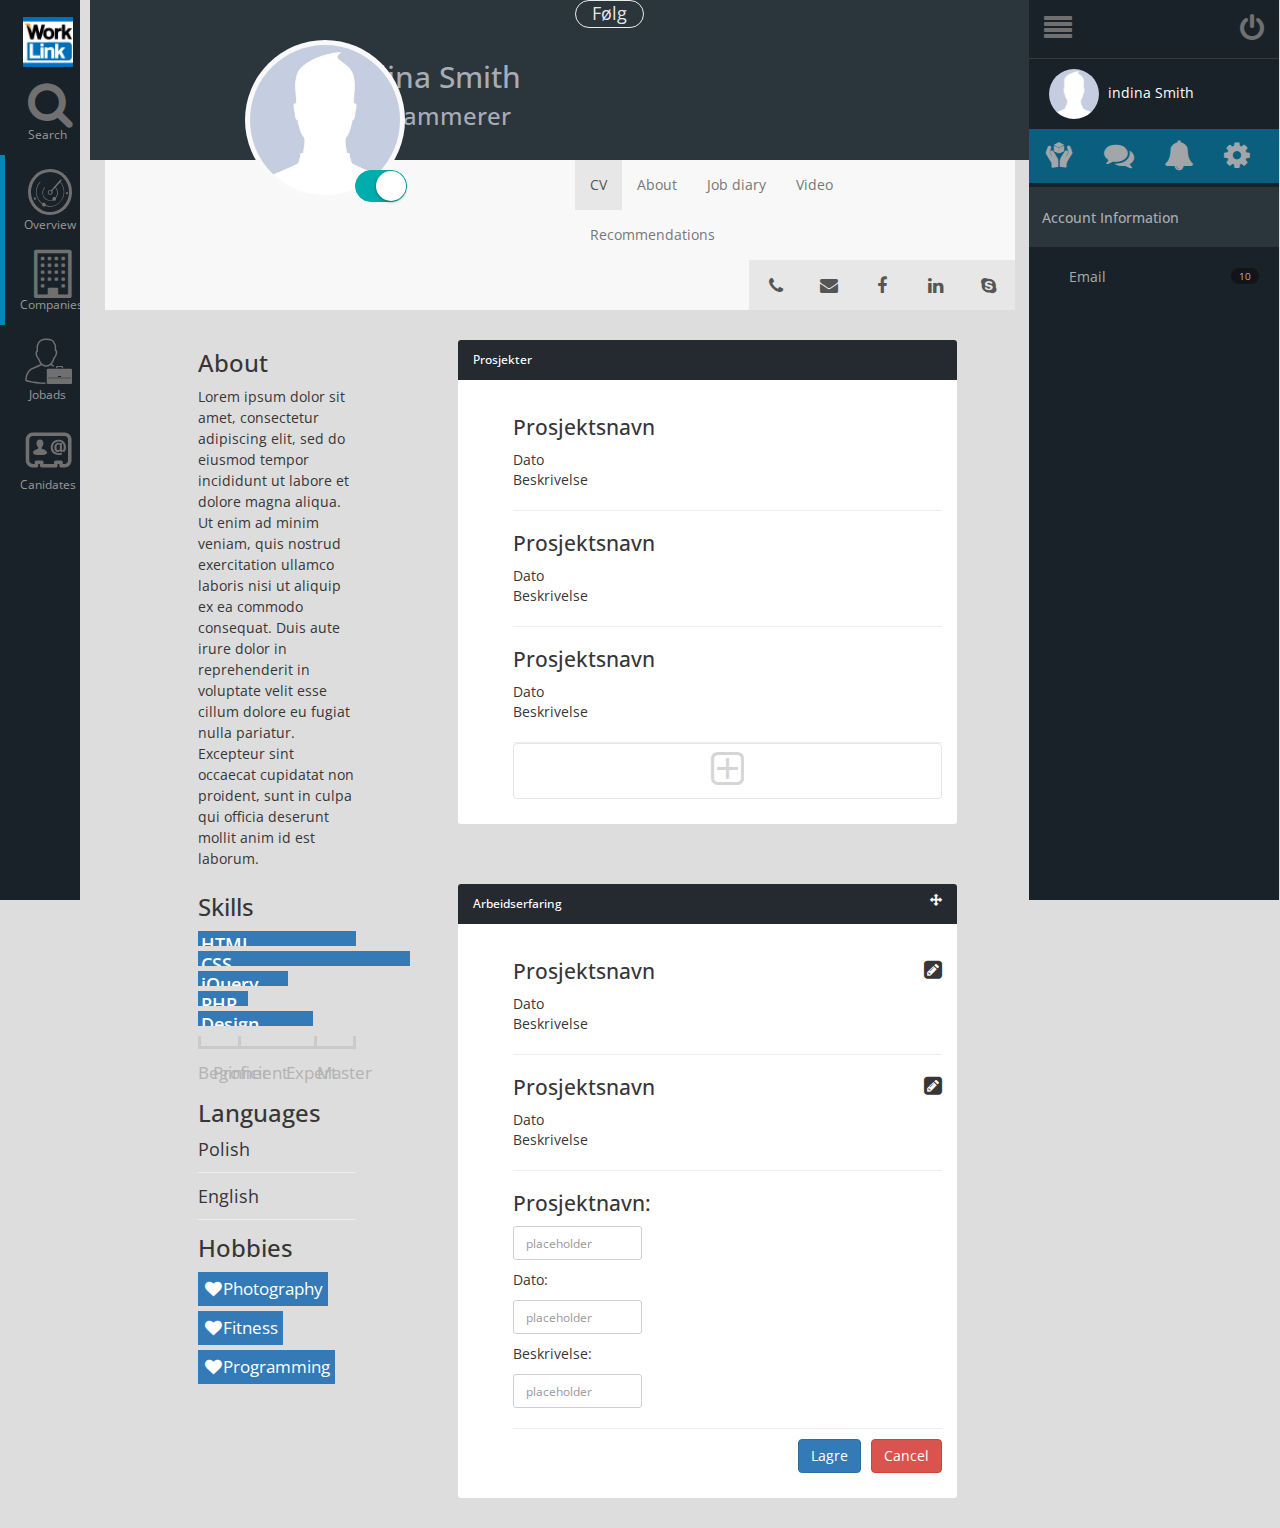
==== commit 5c7dce76: "modalinnhold" ====
--- a/src/wl-indisstyle/wl-indisstyle/index.html
+++ b/src/wl-indisstyle/wl-indisstyle/index.html
@@ -217,7 +217,7 @@
 
 
 
-            <nav class="navbar navbar-default" style="
+            <nav class="navbar navbar-default hide" style="
     height: 60px;padding-top: 5px;
 ">
                 <div class="container-fluid">
@@ -279,8 +279,399 @@
 
 
 
-
-         
+        <div class="container-fluid ">
+
+            <div class="row banner">
+                <div class="col-md-3"></div>
+                <div class="col-md-3" style="margin-top:40px">
+
+                    <h2>Indina Smith</h2>
+                    <h3>Programmerer</h3>
+
+
+                </div>
+
+                <div class="col-md-2" style>
+                    <button type="button" class="btn btn-spotify btn-outline " style="
+                border-radius: 30px;
+            ">
+                        Følg
+                    </button>
+
+                </div>
+                <div class="dropdown" style="float:right;margin-top:-40px">
+
+
+
+                    <button class="btn btn-spotify btn-primary dropdown-toggle" type="button" id="dropdownMenu1" data-toggle="dropdown" aria-expanded="true">
+                        View profile as
+                        <span class="caret"></span>
+                    </button>
+                    <ul class="dropdown-menu" role="menu" aria-labelledby="dropdownMenu1">
+                        <li role="presentation"><a role="menuitem" tabindex="-1" href="#">Action</a></li>
+                        <li role="presentation"><a role="menuitem" tabindex="-1" href="#">Another action</a></li>
+                        <li role="presentation"><a role="menuitem" tabindex="-1" href="#">Something else here</a></li>
+                        <li role="presentation"><a role="menuitem" tabindex="-1" href="#">Separated link</a></li>
+                    </ul>
+                </div>
+
+
+
+
+
+
+
+
+            </div>
+
+
+            <!-- Static navbar -->
+            <nav class="navbar navbar-default">
+                <img id="photo" src="Image/profileimage.jpg" class="img-circle" alt="" style="
+
+    position: absolute;
+    top: -120px;
+    left: 140px;
+" />
+
+
+                <span class="switchery" style="  position: absolute;
+top: 10px;
+left: 250px;border-color: rgb(0, 172, 172); box-shadow: rgb(0, 172, 172) 0px 0px 0px 16px inset; transition: border 0.5s, box-shadow 0.5s, background-color 1.5s; -webkit-transition: border 0.5s, box-shadow 0.5s, background-color 1.5s; background-color: rgb(0, 172, 172);"><small style="left: 20px; transition: left 0.25s; -webkit-transition: left 0.25s;"></small></span>
+                <div class="navbar-header">
+                    <button type="button" class="navbar-toggle collapsed" data-toggle="collapse" data-target="#navbar" aria-expanded="false" aria-controls="navbar">
+                        <span class="sr-only">Toggle navigation</span>
+                        <span class="icon-bar"></span>
+                        <span class="icon-bar"></span>
+                        <span class="icon-bar"></span>
+                    </button>
+
+                </div>
+                <div id="navbar" class="navbar-collapse collapse" style="
+    padding-left: 470px;
+">
+                    <ul class="nav navbar-nav">
+
+
+                        <li class="active"><a href="#">CV</a></li>
+                        <li><a href="#">About</a></li>
+
+                        <li><a href="#">Job diary</a></li>
+                        <li><a href="#">Video</a></li>
+                        <li><a href="#">Recommendations</a></li>
+
+                    </ul>
+                    <ul class="nav navbar-nav navbar-right" style="
+    font-size: 18px;
+">
+                        <li class="active"><a href="./"><span class="fa fa-phone fa-fw"></span></a></li>
+                        <li class="active"><a href="./"><span class="fa fa-envelope fa-fw"></span></a></li>
+                        <li class="active"><a href="./"><span class="fa fa-facebook fa-fw"></span></a></li>
+                        <li class="active"><a href="./"><span class="fa fa-linkedin fa-fw"></span></a></li>
+                        <li class="active"><a href="./"><span class="fa fa-skype fa-fw"></span></a></li>
+                    </ul>
+                </div><!--/.nav-collapse -->
+                <!--/.container-fluid -->
+            </nav>
+
+
+            <div class="row ">
+
+                <div class="col-md-1"></div>
+
+                <div class="col-md-3" role="complementary" style="
+    margin-top: 20px;margin-right:30px;
+">
+                    <div class="col-xs-11">
+                        <!-- CONTACT -->
+                        <div class="box clearfix">
+                            <h3>About</h3>
+                            <p style="font-size: 14px;">
+                                Lorem ipsum dolor sit amet, consectetur adipiscing elit, sed do eiusmod tempor incididunt ut labore et dolore magna aliqua. Ut enim ad minim veniam, quis nostrud exercitation ullamco laboris nisi ut aliquip ex ea commodo consequat. Duis aute irure dolor in reprehenderit in voluptate velit esse cillum dolore eu fugiat nulla pariatur. Excepteur sint occaecat cupidatat non proident, sunt in culpa qui officia deserunt mollit anim id est laborum.
+                            </p>
+
+
+                        </div>
+                        <!-- SKILLS -->
+                        <div class="box">
+                            <h3>Skills</h3>
+                            <div class="skills">
+                                <div class="item-skills" data-percent="1.00" style="width: 158px;">HTML</div>
+                                <div class="item-skills" data-percent="0.90" style="width: 212px;">CSS</div>
+                                <div class="item-skills" data-percent="0.80" style="width: 90px;">jQuery</div>
+                                <div class="item-skills" data-percent="0.75" style="width: 50px;">PHP</div>
+                                <div class="item-skills" data-percent="0.25" style="width: 114.5px;">Design</div>
+                                <div class="skills-legend clearfix">
+                                    <div class="legend-left legend">Beginner</div>
+                                    <div class="legend-left legend"><span>Proficient</span></div>
+                                    <div class="legend-right legend"><span>Expert</span></div>
+                                    <div class="legend-right legend">Master</div>
+                                </div>
+                            </div>
+                        </div>
+                        <!-- LANGUAGES -->
+                        <div class="box">
+                            <h3>Languages</h3>
+                            <div id="language-skills">
+                                <div class="skill">Polish <div class="icons pull-right"><div style="width: 80%; height: 14px;" class="icons-red"></div></div></div>
+                                <div class="skill">English <div class="icons pull-right"><div style="width: 60%; height: 14px;" class="icons-red"></div></div></div>
+                            </div>
+                        </div>
+                        <!-- HOBBIES -->
+                        <div class="box">
+                            <h3>Hobbies</h3>
+                            <div class="hobby">Photography</div>
+                            <div class="hobby">Fitness</div>
+                            <div class="hobby">Programming</div>
+                        </div>
+                    </div>
+
+
+                </div>
+                <div class="col-md-7 " style="height:900px;">
+                    <div class="panel panel-inverse" data-sortable-id="index-5">
+                        <div class="panel-heading">
+                            <div class="panel-heading-btn">
+
+                            </div>
+                            <h4 class="panel-title">  Prosjekter</h4>
+
+                        </div>
+                        <div class="panel-body">
+
+
+                            <ul class="margin">
+
+
+
+                                <li>
+                                    <h1 style="line-height: 25px; text-align:left; font-size:21px;" class="colored">
+                                        Prosjektsnavn
+
+                                    </h1>
+                                </li>
+                                <li>
+                                    Dato
+                                </li>
+                                <li>Beskrivelse</li>
+
+                                <li style="margin-top:20px;border-bottom:1px solid #eeeeee;"></listyle>
+
+
+
+                                <li>
+                                    <h1 style="line-height: 25px; text-align:left; font-size:21px;" class="colored">
+                                        Prosjektsnavn
+
+                                    </h1>
+                                </li>
+                                <li>
+                                    Dato
+                                </li>
+                                <li>Beskrivelse</li>
+
+
+                                <li style="margin-top:20px;border-bottom:1px solid #eeeeee;"></li>
+
+
+
+                                <li>
+                                    <h1 style="line-height: 25px; text-align:left; font-size:21px;" class="colored">
+                                        Prosjektsnavn
+
+                                    </h1>
+                                </li>
+                                <li>
+                                    Dato
+                                </li>
+                                <li>Beskrivelse</li>
+                                <li style="margin-top:20px;border-bottom:1px solid #eeeeee;"></li>
+                                <li><a href="javascript:;" class="btn btn-white btn-block"><i class="fa fa-3x fa-plus-square-o" style="opacity: 0.2;"></i></a></li>
+                            </ul>
+
+
+
+                        </div>
+
+                    </div>
+
+                    <div class="panel panel-inverse" data-sortable-id="index-5" style="margin-top:60px;">
+                        <div class="panel-heading">
+
+                            <h4 class="panel-title">  Arbeidserfaring<i class="fa fa-arrows" style="float:right"></i></h4>
+
+                        </div>
+                        <div class="panel-body">
+
+
+                            <ul class="margin">
+
+
+
+                                <li>
+                                    <h1 style="line-height: 25px; text-align:left; font-size:21px;" class="colored">
+                                        Prosjektsnavn <i class="fa fa-pencil-square" style="float:right;"></i>
+
+                                    </h1>
+                                </li>
+                                <li>
+                                    Dato
+                                </li>
+                                <li>Beskrivelse</li>
+
+                                <li style="margin-top:20px;border-bottom:1px solid #eeeeee;"></li>
+
+
+
+                                <li>
+                                    <h1 style="line-height: 25px; text-align:left; font-size:21px;" class="colored">
+                                        Prosjektsnavn <i class="fa fa-pencil-square" style="float:right;"></i>
+
+                                    </h1>
+                                </li>
+                                <li>
+                                    Dato
+                                </li>
+                                <li>Beskrivelse</li>
+
+
+                                <li style="margin-top:20px;border-bottom:1px solid #eeeeee;"></li>
+
+
+
+                                <li>
+                                    <h1 style="line-height: 25px; text-align:left; font-size:21px;" class="colored">
+                                        Prosjektnavn:
+                                    </h1><input id="textinput" name="textinput" type="text" placeholder="placeholder" class="form-control input-md" style="width:30%;margin-top:10px;margin-bottom:10px;">
+
+
+                                </li>
+                                <li>
+                                    Dato:
+                                    <input id=" textinput" name="textinput" type="text" placeholder="placeholder" class="form-control input-md" style="width:30%;margin-top:10px;margin-bottom:10px;">
+                                </li>
+                                <li>
+                                    Beskrivelse:
+                                    <input id="textinput" name="textinput" type="text" placeholder="placeholder" class="form-control input-md" style="width:30%;margin-top:10px;margin-bottom:10px;">
+                                </li>
+
+                                <li style="margin-top:20px;border-bottom:1px solid #eeeeee;"></li>
+
+
+
+
+
+
+
+                                <li style="
+    float: right;
+">
+                                    <button type="button" class="btn btn-primary " style="
+    margin: 10px;
+">
+                                        Lagre
+                                    </button><button type="button" class="btn btn-danger ">Cancel</button>
+
+
+
+                                </li>
+                            </ul>
+
+
+
+                        </div>
+
+                    </div>
+
+                    ﻿<div class="hide">
+                        <h1 class="text-center no-top-margin">
+                            CV
+                        </h1>
+
+
+                        <div class="">
+                            <div class=" stacked">
+                                <div class="widget-header">
+                                    Prosjekter
+
+                                </div>
+
+
+                                <div class="widget-content">
+
+                                </div>
+                            </div>
+                        </div>
+
+                        <div class="">
+                            <div class=" stacked">
+                                <div class="widget-header">
+                                    Arbeiderfaring
+
+                                </div>
+
+
+                                <div class="widget-content">
+                                    <ul class="margin">
+
+
+
+                                        <li>
+                                            <h1 style="line-height: 25px; text-align:left; font-size:21px;" class="colored">
+                                                Stillingstittel
+
+                                            </h1>
+                                        </li>
+                                        <li>
+                                            <strong>Bedrift</strong> &nbsp;Bransje
+                                        </li>
+                                        <li>Fra dato - Til dato</li>
+                                        <li>Beskrivelse</li>
+
+                                    </ul>
+                                </div>
+                            </div>
+                        </div>
+
+                        <div class="">
+                            <div class=" stacked">
+                                <div class="widget-header">
+                                    Utdanning
+
+                                </div>
+
+
+                                <div class="widget-content">
+                                    <ul class="margin">
+
+
+
+                                        <li>
+                                            <h1 style="line-height: 25px; text-align:left; font-size:21px;" class="colored">
+                                                Navn på skolen
+
+                                            </h1>
+                                        </li>
+                                        <li>
+                                            <strong>Utdanningsnivå,</strong> &nbsp;Studierettning
+                                        </li>
+                                        <li>Fra dato - Til dato</li>
+                                        <li>Beskrivelse</li>
+
+                                    </ul>
+                                </div>
+                            </div>
+                        </div>
+                    </div>
+
+
+                </div>
+                <div class="col-md-1"></div>
+
+            </div>
+        </div>
+
+
 
 
 
@@ -793,398 +1184,6 @@
 
             </div>
 
-            <div class="container-fluid hide">
-
-                <div class="row banner">
-                    <div class="col-md-3"></div>
-                    <div class="col-md-3" style="margin-top:40px">
-
-                        <h2>Indina Smith</h2>
-                        <h3>Programmerer</h3>
-
-
-                    </div>
-
-                    <div class="col-md-2" style>
-                        <button type="button" class="btn btn-spotify btn-outline " style="
-                border-radius: 30px;
-            ">
-                            Følg
-                        </button>
-
-                    </div>
-                    <div class="dropdown" style="float:right;margin-top:-40px">
-
-
-
-                        <button class="btn btn-spotify btn-primary dropdown-toggle" type="button" id="dropdownMenu1" data-toggle="dropdown" aria-expanded="true">
-                            View profile as
-                            <span class="caret"></span>
-                        </button>
-                        <ul class="dropdown-menu" role="menu" aria-labelledby="dropdownMenu1">
-                            <li role="presentation"><a role="menuitem" tabindex="-1" href="#">Action</a></li>
-                            <li role="presentation"><a role="menuitem" tabindex="-1" href="#">Another action</a></li>
-                            <li role="presentation"><a role="menuitem" tabindex="-1" href="#">Something else here</a></li>
-                            <li role="presentation"><a role="menuitem" tabindex="-1" href="#">Separated link</a></li>
-                        </ul>
-                    </div>
-
-
-
-
-
-
-
-
-                </div>
-
-
-                <!-- Static navbar -->
-                <nav class="navbar navbar-default">
-                    <img id="photo" src="Image/profileimage.jpg" class="img-circle" alt="" style="
-
-    position: absolute;
-    top: -120px;
-    left: 140px;
-" />
-
-
-                    <span class="switchery" style="  position: absolute;
-top: 10px;
-left: 250px;border-color: rgb(0, 172, 172); box-shadow: rgb(0, 172, 172) 0px 0px 0px 16px inset; transition: border 0.5s, box-shadow 0.5s, background-color 1.5s; -webkit-transition: border 0.5s, box-shadow 0.5s, background-color 1.5s; background-color: rgb(0, 172, 172);"><small style="left: 20px; transition: left 0.25s; -webkit-transition: left 0.25s;"></small></span>
-                    <div class="navbar-header">
-                        <button type="button" class="navbar-toggle collapsed" data-toggle="collapse" data-target="#navbar" aria-expanded="false" aria-controls="navbar">
-                            <span class="sr-only">Toggle navigation</span>
-                            <span class="icon-bar"></span>
-                            <span class="icon-bar"></span>
-                            <span class="icon-bar"></span>
-                        </button>
-
-                    </div>
-                    <div id="navbar" class="navbar-collapse collapse" style="
-    padding-left: 470px;
-">
-                        <ul class="nav navbar-nav">
-
-
-                            <li class="active"><a href="#">CV</a></li>
-                            <li><a href="#">About</a></li>
-
-                            <li><a href="#">Job diary</a></li>
-                            <li><a href="#">Video</a></li>
-                            <li><a href="#">Recommendations</a></li>
-
-                        </ul>
-                        <ul class="nav navbar-nav navbar-right" style="
-    font-size: 18px;
-">
-                            <li class="active"><a href="./"><span class="fa fa-phone fa-fw"></span></a></li>
-                            <li class="active"><a href="./"><span class="fa fa-envelope fa-fw"></span></a></li>
-                            <li class="active"><a href="./"><span class="fa fa-facebook fa-fw"></span></a></li>
-                            <li class="active"><a href="./"><span class="fa fa-linkedin fa-fw"></span></a></li>
-                            <li class="active"><a href="./"><span class="fa fa-skype fa-fw"></span></a></li>
-                        </ul>
-                    </div><!--/.nav-collapse -->
-                    <!--/.container-fluid -->
-                </nav>
-
-
-                <div class="row ">
-
-                    <div class="col-md-1"></div>
-
-                    <div class="col-md-3" role="complementary" style="
-    margin-top: 20px;margin-right:30px;
-">
-                        <div class="col-xs-11">
-                            <!-- CONTACT -->
-                            <div class="box clearfix">
-                                <h3>About</h3>
-                                <p style="font-size: 14px;">
-                                    Lorem ipsum dolor sit amet, consectetur adipiscing elit, sed do eiusmod tempor incididunt ut labore et dolore magna aliqua. Ut enim ad minim veniam, quis nostrud exercitation ullamco laboris nisi ut aliquip ex ea commodo consequat. Duis aute irure dolor in reprehenderit in voluptate velit esse cillum dolore eu fugiat nulla pariatur. Excepteur sint occaecat cupidatat non proident, sunt in culpa qui officia deserunt mollit anim id est laborum.
-                                </p>
-
-
-                            </div>
-                            <!-- SKILLS -->
-                            <div class="box">
-                                <h3>Skills</h3>
-                                <div class="skills">
-                                    <div class="item-skills" data-percent="1.00" style="width: 158px;">HTML</div>
-                                    <div class="item-skills" data-percent="0.90" style="width: 212px;">CSS</div>
-                                    <div class="item-skills" data-percent="0.80" style="width: 90px;">jQuery</div>
-                                    <div class="item-skills" data-percent="0.75" style="width: 50px;">PHP</div>
-                                    <div class="item-skills" data-percent="0.25" style="width: 114.5px;">Design</div>
-                                    <div class="skills-legend clearfix">
-                                        <div class="legend-left legend">Beginner</div>
-                                        <div class="legend-left legend"><span>Proficient</span></div>
-                                        <div class="legend-right legend"><span>Expert</span></div>
-                                        <div class="legend-right legend">Master</div>
-                                    </div>
-                                </div>
-                            </div>
-                            <!-- LANGUAGES -->
-                            <div class="box">
-                                <h3>Languages</h3>
-                                <div id="language-skills">
-                                    <div class="skill">Polish <div class="icons pull-right"><div style="width: 80%; height: 14px;" class="icons-red"></div></div></div>
-                                    <div class="skill">English <div class="icons pull-right"><div style="width: 60%; height: 14px;" class="icons-red"></div></div></div>
-                                </div>
-                            </div>
-                            <!-- HOBBIES -->
-                            <div class="box">
-                                <h3>Hobbies</h3>
-                                <div class="hobby">Photography</div>
-                                <div class="hobby">Fitness</div>
-                                <div class="hobby">Programming</div>
-                            </div>
-                        </div>
-
-
-                    </div>
-                    <div class="col-md-7 " style="height:900px;">
-                        <div class="panel panel-inverse" data-sortable-id="index-5">
-                            <div class="panel-heading">
-                                <div class="panel-heading-btn">
-
-                                </div>
-                                <h4 class="panel-title">  Prosjekter</h4>
-
-                            </div>
-                            <div class="panel-body">
-
-
-                                <ul class="margin">
-
-
-
-                                    <li>
-                                        <h1 style="line-height: 25px; text-align:left; font-size:21px;" class="colored">
-                                            Prosjektsnavn
-
-                                        </h1>
-                                    </li>
-                                    <li>
-                                        Dato
-                                    </li>
-                                    <li>Beskrivelse</li>
-
-                                    <li style="margin-top:20px;border-bottom:1px solid #eeeeee;"></listyle>
-
-
-
-                                    <li>
-                                        <h1 style="line-height: 25px; text-align:left; font-size:21px;" class="colored">
-                                            Prosjektsnavn
-
-                                        </h1>
-                                    </li>
-                                    <li>
-                                        Dato
-                                    </li>
-                                    <li>Beskrivelse</li>
-
-
-                                    <li style="margin-top:20px;border-bottom:1px solid #eeeeee;"></li>
-
-
-
-                                    <li>
-                                        <h1 style="line-height: 25px; text-align:left; font-size:21px;" class="colored">
-                                            Prosjektsnavn
-
-                                        </h1>
-                                    </li>
-                                    <li>
-                                        Dato
-                                    </li>
-                                    <li>Beskrivelse</li>
-                                    <li style="margin-top:20px;border-bottom:1px solid #eeeeee;"></li>
-                                    <li><a href="javascript:;" class="btn btn-white btn-block"><i class="fa fa-3x fa-plus-square-o" style="opacity: 0.2;"></i></a></li>
-                                </ul>
-
-
-
-                            </div>
-
-                        </div>
-
-                        <div class="panel panel-inverse" data-sortable-id="index-5" style="margin-top:60px;">
-                            <div class="panel-heading">
-
-                                <h4 class="panel-title">  Arbeidserfaring<i class="fa fa-arrows" style="float:right"></i></h4>
-
-                            </div>
-                            <div class="panel-body">
-
-
-                                <ul class="margin">
-
-
-
-                                    <li>
-                                        <h1 style="line-height: 25px; text-align:left; font-size:21px;" class="colored">
-                                            Prosjektsnavn <i class="fa fa-pencil-square" style="float:right;"></i>
-
-                                        </h1>
-                                    </li>
-                                    <li>
-                                        Dato
-                                    </li>
-                                    <li>Beskrivelse</li>
-
-                                    <li style="margin-top:20px;border-bottom:1px solid #eeeeee;"></li>
-
-
-
-                                    <li>
-                                        <h1 style="line-height: 25px; text-align:left; font-size:21px;" class="colored">
-                                            Prosjektsnavn <i class="fa fa-pencil-square" style="float:right;"></i>
-
-                                        </h1>
-                                    </li>
-                                    <li>
-                                        Dato
-                                    </li>
-                                    <li>Beskrivelse</li>
-
-
-                                    <li style="margin-top:20px;border-bottom:1px solid #eeeeee;"></li>
-
-
-
-                                    <li>
-                                        <h1 style="line-height: 25px; text-align:left; font-size:21px;" class="colored">
-                                            Prosjektnavn:
-                                        </h1><input id="textinput" name="textinput" type="text" placeholder="placeholder" class="form-control input-md" style="width:30%;margin-top:10px;margin-bottom:10px;">
-
-
-                                    </li>
-                                    <li>
-                                        Dato:
-                                        <input id=" textinput" name="textinput" type="text" placeholder="placeholder" class="form-control input-md" style="width:30%;margin-top:10px;margin-bottom:10px;">
-                                    </li>
-                                    <li>
-                                        Beskrivelse:
-                                        <input id="textinput" name="textinput" type="text" placeholder="placeholder" class="form-control input-md" style="width:30%;margin-top:10px;margin-bottom:10px;">
-                                    </li>
-
-                                    <li style="margin-top:20px;border-bottom:1px solid #eeeeee;"></li>
-
-
-
-
-
-
-
-                                    <li style="
-    float: right;
-">
-                                        <button type="button" class="btn btn-primary " style="
-    margin: 10px;
-">
-                                            Lagre
-                                        </button><button type="button" class="btn btn-danger ">Cancel</button>
-
-
-
-                                    </li>
-                                </ul>
-
-
-
-                            </div>
-
-                        </div>
-
-                        ﻿<div class="hide">
-                            <h1 class="text-center no-top-margin">
-                                CV
-                            </h1>
-
-
-                            <div class="">
-                                <div class=" stacked">
-                                    <div class="widget-header">
-                                        Prosjekter
-
-                                    </div>
-
-
-                                    <div class="widget-content">
-
-                                    </div>
-                                </div>
-                            </div>
-
-                            <div class="">
-                                <div class=" stacked">
-                                    <div class="widget-header">
-                                        Arbeiderfaring
-
-                                    </div>
-
-
-                                    <div class="widget-content">
-                                        <ul class="margin">
-
-
-
-                                            <li>
-                                                <h1 style="line-height: 25px; text-align:left; font-size:21px;" class="colored">
-                                                    Stillingstittel
-
-                                                </h1>
-                                            </li>
-                                            <li>
-                                                <strong>Bedrift</strong> &nbsp;Bransje
-                                            </li>
-                                            <li>Fra dato - Til dato</li>
-                                            <li>Beskrivelse</li>
-
-                                        </ul>
-                                    </div>
-                                </div>
-                            </div>
-
-                            <div class="">
-                                <div class=" stacked">
-                                    <div class="widget-header">
-                                        Utdanning
-
-                                    </div>
-
-
-                                    <div class="widget-content">
-                                        <ul class="margin">
-
-
-
-                                            <li>
-                                                <h1 style="line-height: 25px; text-align:left; font-size:21px;" class="colored">
-                                                    Navn på skolen
-
-                                                </h1>
-                                            </li>
-                                            <li>
-                                                <strong>Utdanningsnivå,</strong> &nbsp;Studierettning
-                                            </li>
-                                            <li>Fra dato - Til dato</li>
-                                            <li>Beskrivelse</li>
-
-                                        </ul>
-                                    </div>
-                                </div>
-                            </div>
-                        </div>
-
-
-                    </div>
-                    <div class="col-md-1"></div>
-
-                </div>
-            </div>
-
 
         </div>
 
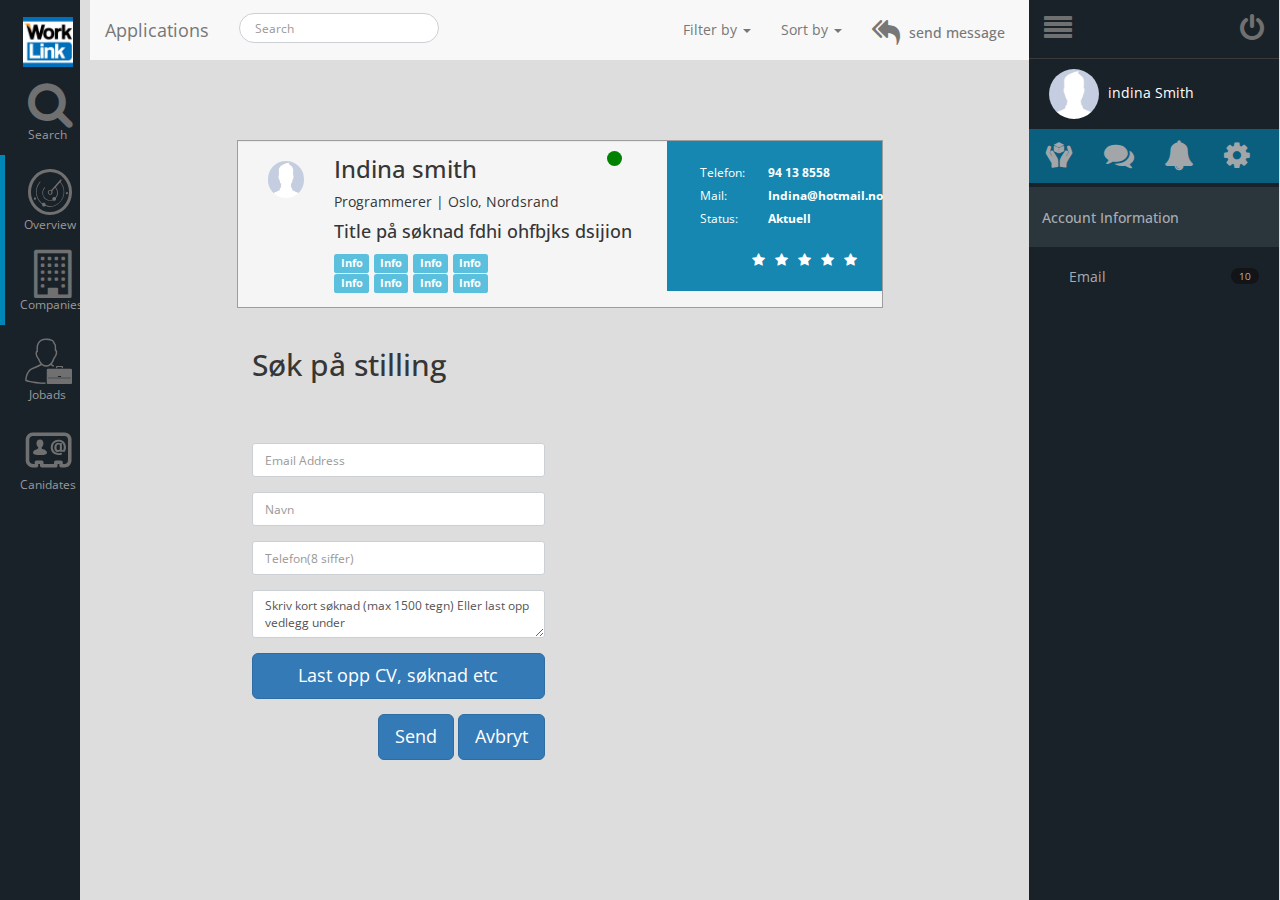
==== commit ad557cc9: "gnc" ====
--- a/src/wl-indisstyle/wl-indisstyle/index.html
+++ b/src/wl-indisstyle/wl-indisstyle/index.html
@@ -211,7 +211,322 @@
     <div id="page-content-wrapper " style="margin-left:90px;margin-right:250px">
 
 
+        <nav class="navbar navbar-default " style="
+    height: 60px;padding-top: 5px;
+">
+            <div class="container-fluid">
+                <!-- Brand and toggle get grouped for better mobile display -->
+                <div class="navbar-header">
+                    <button type="button" class="navbar-toggle collapsed" data-toggle="collapse" data-target="#bs-example-navbar-collapse-1">
+                        <span class="sr-only">Toggle navigation</span>
+                        <span class="icon-bar"></span>
+                        <span class="icon-bar"></span>
+                        <span class="icon-bar"></span>
+                    </button>
+                    <a class="navbar-brand" href="#">Applications</a>
+                </div>
+
+                <!-- Collect the nav links, forms, and other content for toggling -->
+                <div class="collapse navbar-collapse" id="bs-example-navbar-collapse-1">
+
+                    <form class="navbar-form navbar-left" role="search">
+                        <div class="form-group">
+                            <input type="text" class="form-control" placeholder="Search">
+                        </div>
+
+                    </form>
+                    <ul class="nav navbar-nav navbar-right">
+                        <li class="dropdown">
+                            <a href="#" class="dropdown-toggle" data-toggle="dropdown" role="button" aria-expanded="false">Filter by <span class="caret"></span></a>
+                            <ul class="dropdown-menu" role="menu">
+                                <li><a href="#">Action</a></li>
+                                <li><a href="#">Another action</a></li>
+                                <li><a href="#">Something else here</a></li>
+                                <li class="divider"></li>
+                                <li><a href="#">Separated link</a></li>
+                            </ul>
+                        </li>
+                        <li class="dropdown">
+                            <a href="#" class="dropdown-toggle" data-toggle="dropdown" role="button" aria-expanded="false">Sort by <span class="caret"></span></a>
+                            <ul class="dropdown-menu" role="menu">
+                                <li><a href="#">Action</a></li>
+                                <li><a href="#">Another action</a></li>
+                                <li><a href="#">Something else here</a></li>
+                                <li class="divider"></li>
+                                <li><a href="#">Separated link</a></li>
+                            </ul>
+                        </li>
+
+
+                        <li>
+                            <a href="#">
+                                <i class="fa fa-2x fa-mail-reply-all style="display:inline-block;"></i> <h5 style="display: inline;position: relative;right: -5px;
+top: -5px;">
+                                  send message
+                                </h5>
+                            </a>
+                        </li>
+                    </ul>
+                </div><!-- /.navbar-collapse -->
+            </div><!-- /.container-fluid -->
+        </nav>
     
+
+        <div class="row ">
+            <div class="col-md-2">
+
+            </div>
+
+
+
+
+
+
+            <div class="col-md-8 well" style="margin-top:60px;">
+
+
+
+
+
+                <div class="col-md-8">
+
+                    <div class="col-md-2">
+
+
+                        <img class="img-circle" src="Image/profileimage.jpg" alt="" style="width:100%;max-height:75px;max-width:75px;margin-top:20px;" />
+
+
+                    </div>
+
+                    <div class="col-md-10">
+                        <h3 style="margin-top:15px;">Indina smith</h3>
+                        <span>Programmerer | </span>
+                        <span>Oslo, Nordsrand</span>
+
+
+
+
+                        <h4 >Title på søknad fdhi ohfbjks dsijion</h4>
+                        <div style="margin-bottom:15px;margin-top:10px">
+                            <span class="label tag label-info">Info</span><span class="label tag label-info">Info</span><span class="label tag label-info">Info</span><span class=" tag label label-info">Info</span>
+                            <span class="label tag label-info">Info</span><span class="label tag label-info">Info</span><span class="label tag label-info">Info</span><span class=" tag label label-info">Info</span>
+
+                        </div>
+                        <div class="circle"></div>
+
+                        <div style="
+   position: absolute;
+  top: 0px;
+  left: 415px;color:#fff; background-color:#1a2229;  padding-top: 7px;
+  padding-bottom: 7px;
+">
+                            <i class="fa fa-user fa-margin-r  fa-tool-can"></i>
+
+                           <br/>
+                            <i class="fa fa-margin-r fa-comment  fa-tool-can"></i>
+                            <br />
+                            <i class="fa fa-margin-r  fa-pencil-square  fa-tool-can"></i>
+                            <br />
+                            <i class="fa  fa-margin-r fa-ellipsis-h  fa-tool-can"></i>
+                        </div>
+                    </div>
+
+
+                </div>
+                <div class="col-md-4" style="
+    background: #1587B1;
+    color: #fff;height: 150px;
+">
+                    <table style="font-size: 12px; margin:20px 15px">
+                        <tbody>
+                            <tr>
+                                <td style="padding-right:20px;">Telefon:</td>
+                                <td><strong class="ng-binding">94 13 8558</strong></td>
+                            </tr>
+                            <tr>
+                                <td>Mail:</td>
+                                <td>
+
+                                    <strong class="">Indina@hotmail.no</strong>
+                                </td>
+                            </tr>
+                            <tr>
+                                <td>Status:</td>
+                                <td><strong class="ng-binding">Aktuell</strong></td>
+                            </tr>
+
+                        </tbody>
+                    </table>
+
+
+                    <div style="float:right;">
+                        <i class="fa fa-star fa-margin-r"></i><i class="fa fa-star fa-margin-r"></i><i class="fa fa-star fa-margin-r"></i><i class="fa fa-star fa-margin-r"></i><i class="fa fa-star fa-margin-r"></i>
+                    </div>
+                </div>
+
+
+            </div>
+
+
+
+
+
+
+
+
+
+
+
+
+
+
+
+
+            <div class="col-md-1">
+
+            </div>
+        </div>
+
+
+
+
+
+
+        <div class="row hide">
+
+            <div class="col-md-6" style="
+    text-align: center;padding-top:180px;padding-bottom:180px;
+">
+                <h1 style="
+    font-size: 70px;
+">
+                    Sign in
+                </h1>
+            </div>
+
+            <div class="col-md-6" style="
+    background:#337ab7;color:#fff;padding:70px;
+">
+
+
+
+
+
+
+
+
+                <div class="hero-features row">
+
+                    <div class="col-md-2"></div>
+
+                    <div class="hero-features-right col-md-8 fadeIn animated done-animation" data-animation="fadeIn">
+
+                        <!-- FORM -->
+                        <form action="" method="post" id="form" class="form" role="form">
+
+                            <h2 class="form-heading">Sign up today!</h2>
+
+                            <div class="form-validation alert"></div>
+
+                            <div class="form-group">
+                                <label for="form-email">Email Address</label>
+                                <input type="email" name="email" id="form-email" class="form-control" placeholder="Your Valid Email Address" autocomplete="off">
+                            </div>
+
+                            <div class="form-group">
+                                <label for="form-email">Confirm Email Address</label>
+                                <input type="email" name="email" id="form-email" class="form-control" placeholder="Confirm Email Address" autocomplete="off">
+                            </div>
+
+                            <div class="form-group">
+                                <label for="form-location">Your type of user</label>
+                                <select name="location" id="form-location" class="form-control" placeholder="Your type of user" autocomplete="off">
+                                    <option value="Alabama">Employer</option>
+                                    <option value="Alaska">Candidate</option>
+
+                                </select>
+                            </div>
+
+                            <div class="form-group form-group-submit">
+                                <button class="btn btn-primary btn-lg btn-block" data-loading-text="Action Button">Registrate</button>
+                            </div>
+                        </form>
+                    </div>
+
+                </div>
+
+
+
+
+            </div>
+
+
+
+        </div>
+
+
+
+
+
+
+
+        <div class="row">
+
+            <div class="col-md-2"></div>
+
+            <div class="col-md-4">
+                <form action="" method="post" id="form" class="form" role="form">
+
+                    <h2 class="form-heading">Søk på stilling</h2>
+
+                    <div class="form-validation alert"></div>
+
+                    <div class="form-group">
+
+                        <input type="email" name="email" id="form-email" class="form-control" placeholder="Email Address" autocomplete="off">
+                    </div>
+
+                    <div class="form-group">
+
+                        <input type="email" name="email" id="form-email" class="form-control" placeholder="Navn" autocomplete="off">
+                    </div>
+
+
+                    <div class="form-group">
+
+                        <input type="email" name="email" id="form-email" class="form-control" placeholder="Telefon(8 siffer)" autocomplete="off">
+                    </div>
+
+
+
+                    <div class="form-group">
+                        <textarea class="form-control" id="textarea" name="textarea">Skriv kort søknad (max 1500 tegn) Eller last opp vedlegg under</textarea>
+                    </div>
+
+
+                    <div class="form-group form-group-submit">
+                        <button class="btn btn-primary btn-lg btn-block" data-loading-text="Action Button">Last opp CV, søknad etc</button>
+                    </div>
+
+
+                    <div class="form-group form-group-submit" style="float:right">
+                        <button class="btn btn-primary btn-lg " data-loading-text="Action Button">Send</button>
+                        <button class="btn btn-primary btn-lg " data-loading-text="Action Button">Avbryt</button>
+                    </div>
+
+                </form>
+            </div>
+
+
+        </div>
+
+
+
+
+
+
+
+
 
 
 
@@ -279,7 +594,7 @@
 
 
 
-        <div class="container-fluid ">
+        <div class="container-fluid hide">
 
             <div class="row banner">
                 <div class="col-md-3"></div>
--- a/src/wl-indisstyle/wl-indisstyle/dash.css
+++ b/src/wl-indisstyle/wl-indisstyle/dash.css
@@ -1,4 +1,4 @@
-﻿@import url(http://fonts.googleapis.com/css?family=Open+Sans:400,600,700,800);
+@import url(http://fonts.googleapis.com/css?family=Open+Sans:400,600,700,800);
 /*!
  * Start Bootstrap - Simple Sidebar HTML Template (http://startbootstrap.com)
  * Code licensed under the Apache License v2.0.
@@ -1430,6 +1430,10 @@
   -moz-border-radius: 30px;
   border-radius: 30px;
 }
+.fa-tool-can {
+  padding: 7px;
+  font-size: 20px;
+}
 .switchery {
   background-color: #fff;
   border: 1px solid #dfdfdf;
@@ -1453,4 +1457,13 @@
   top: 0;
   width: 30px;
 }
+.circle {
+  position: absolute;
+  top: 10px;
+  right: 30px;
+  width: 15px;
+  height: 15px;
+  border-radius: 50px;
+  background: #018100;
+}
 /*# sourceMappingURL=dash.css.map */